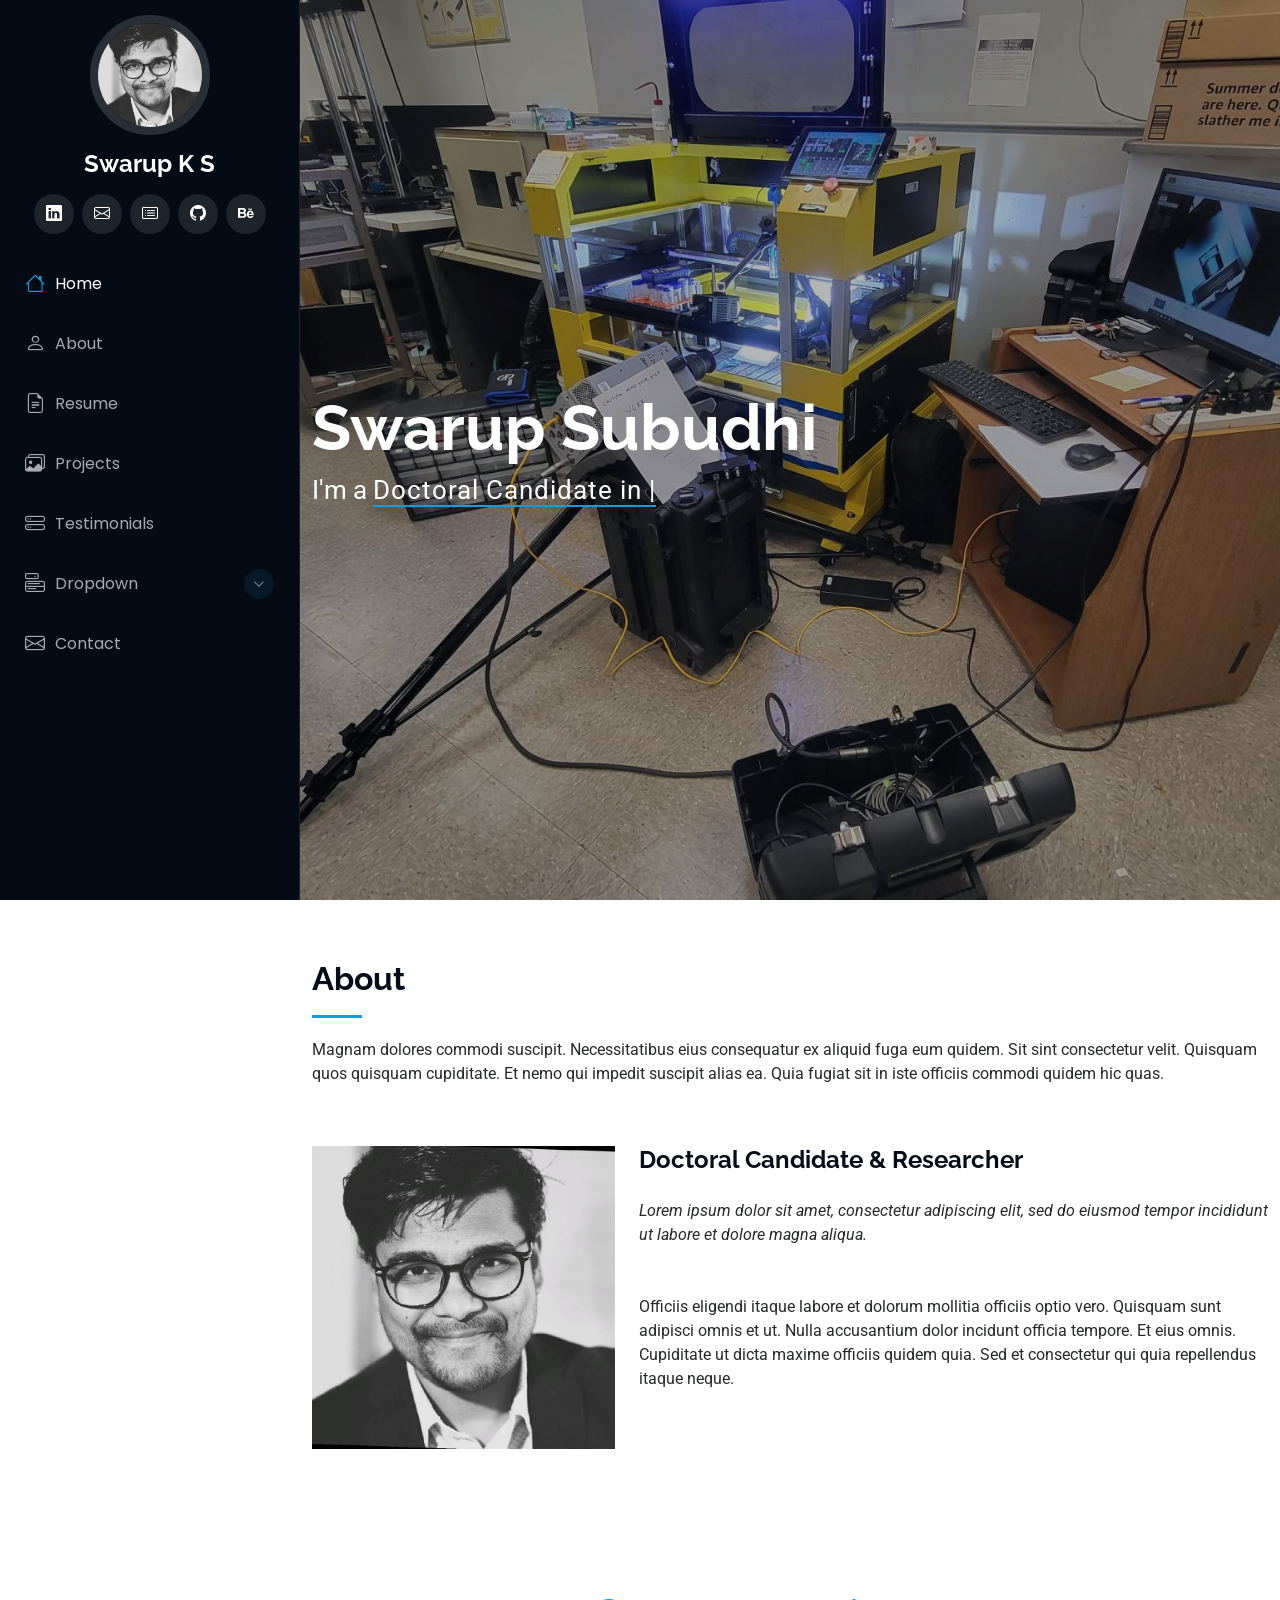
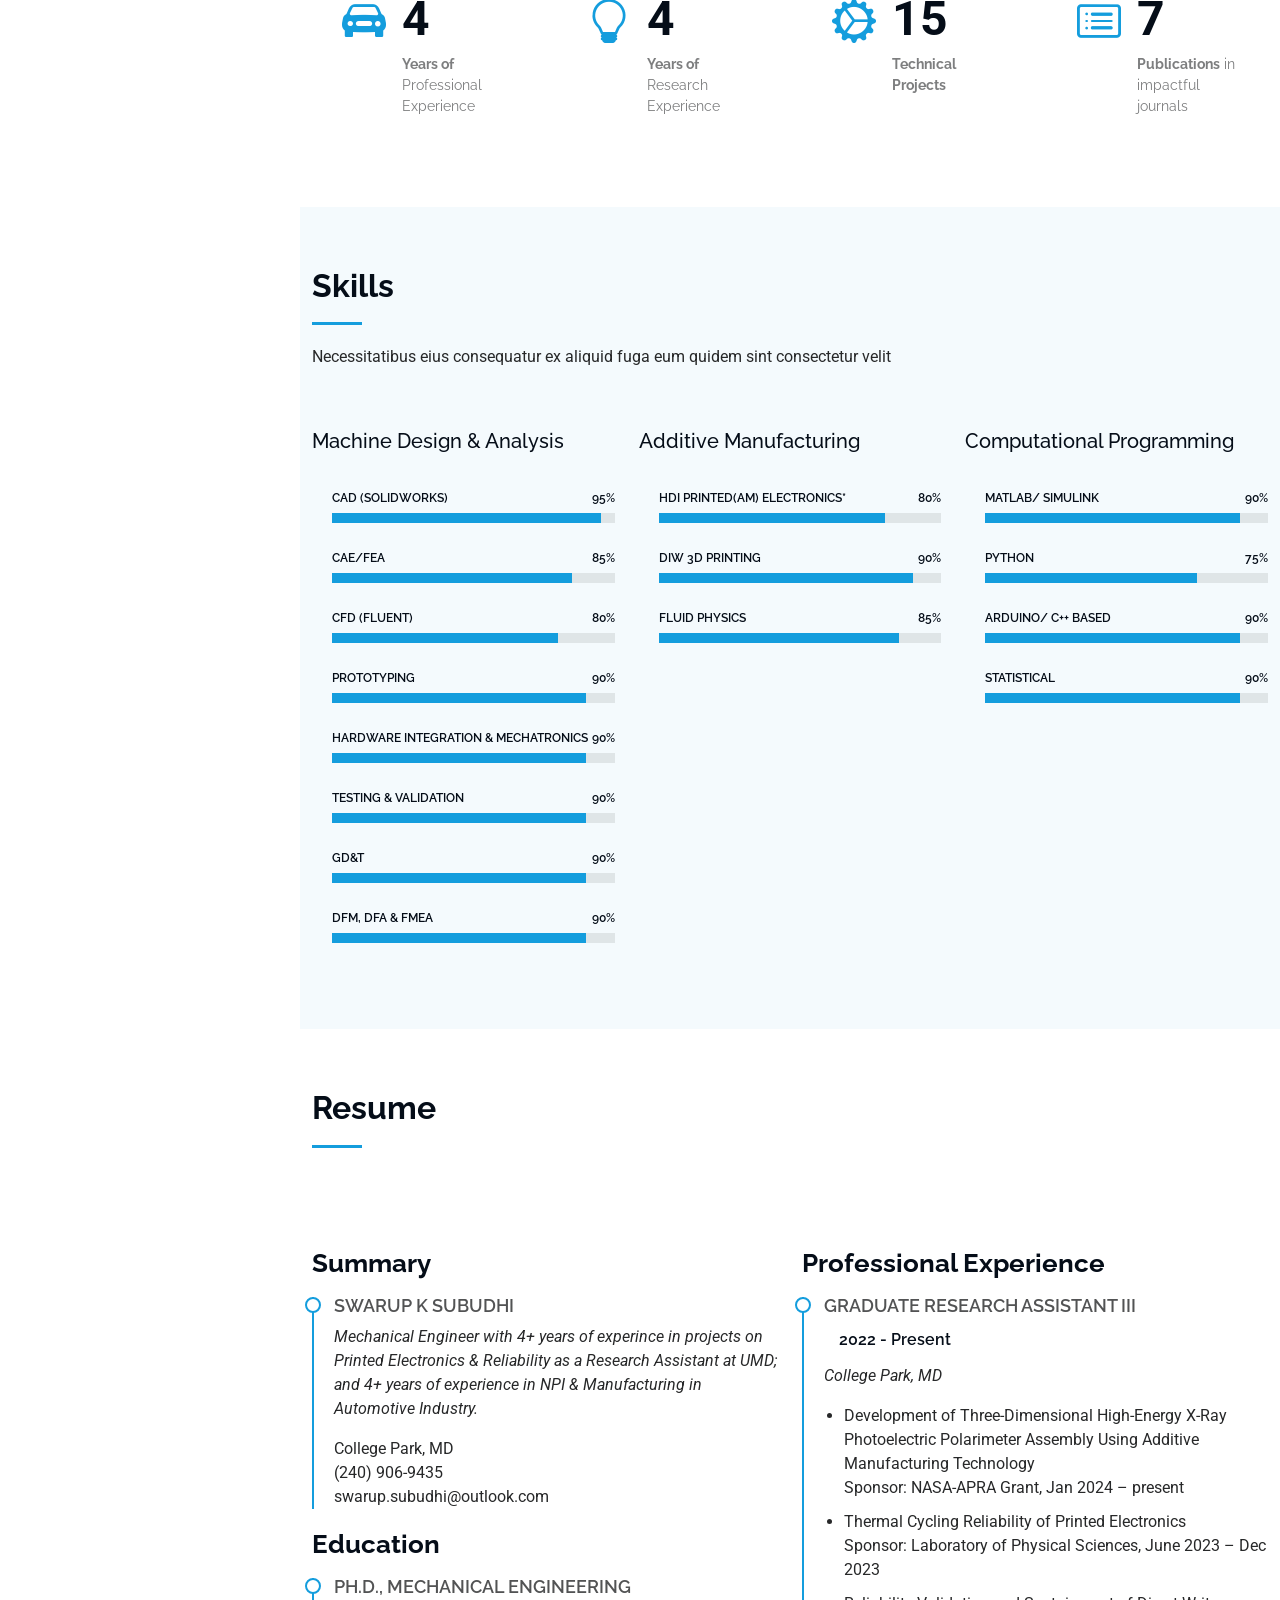
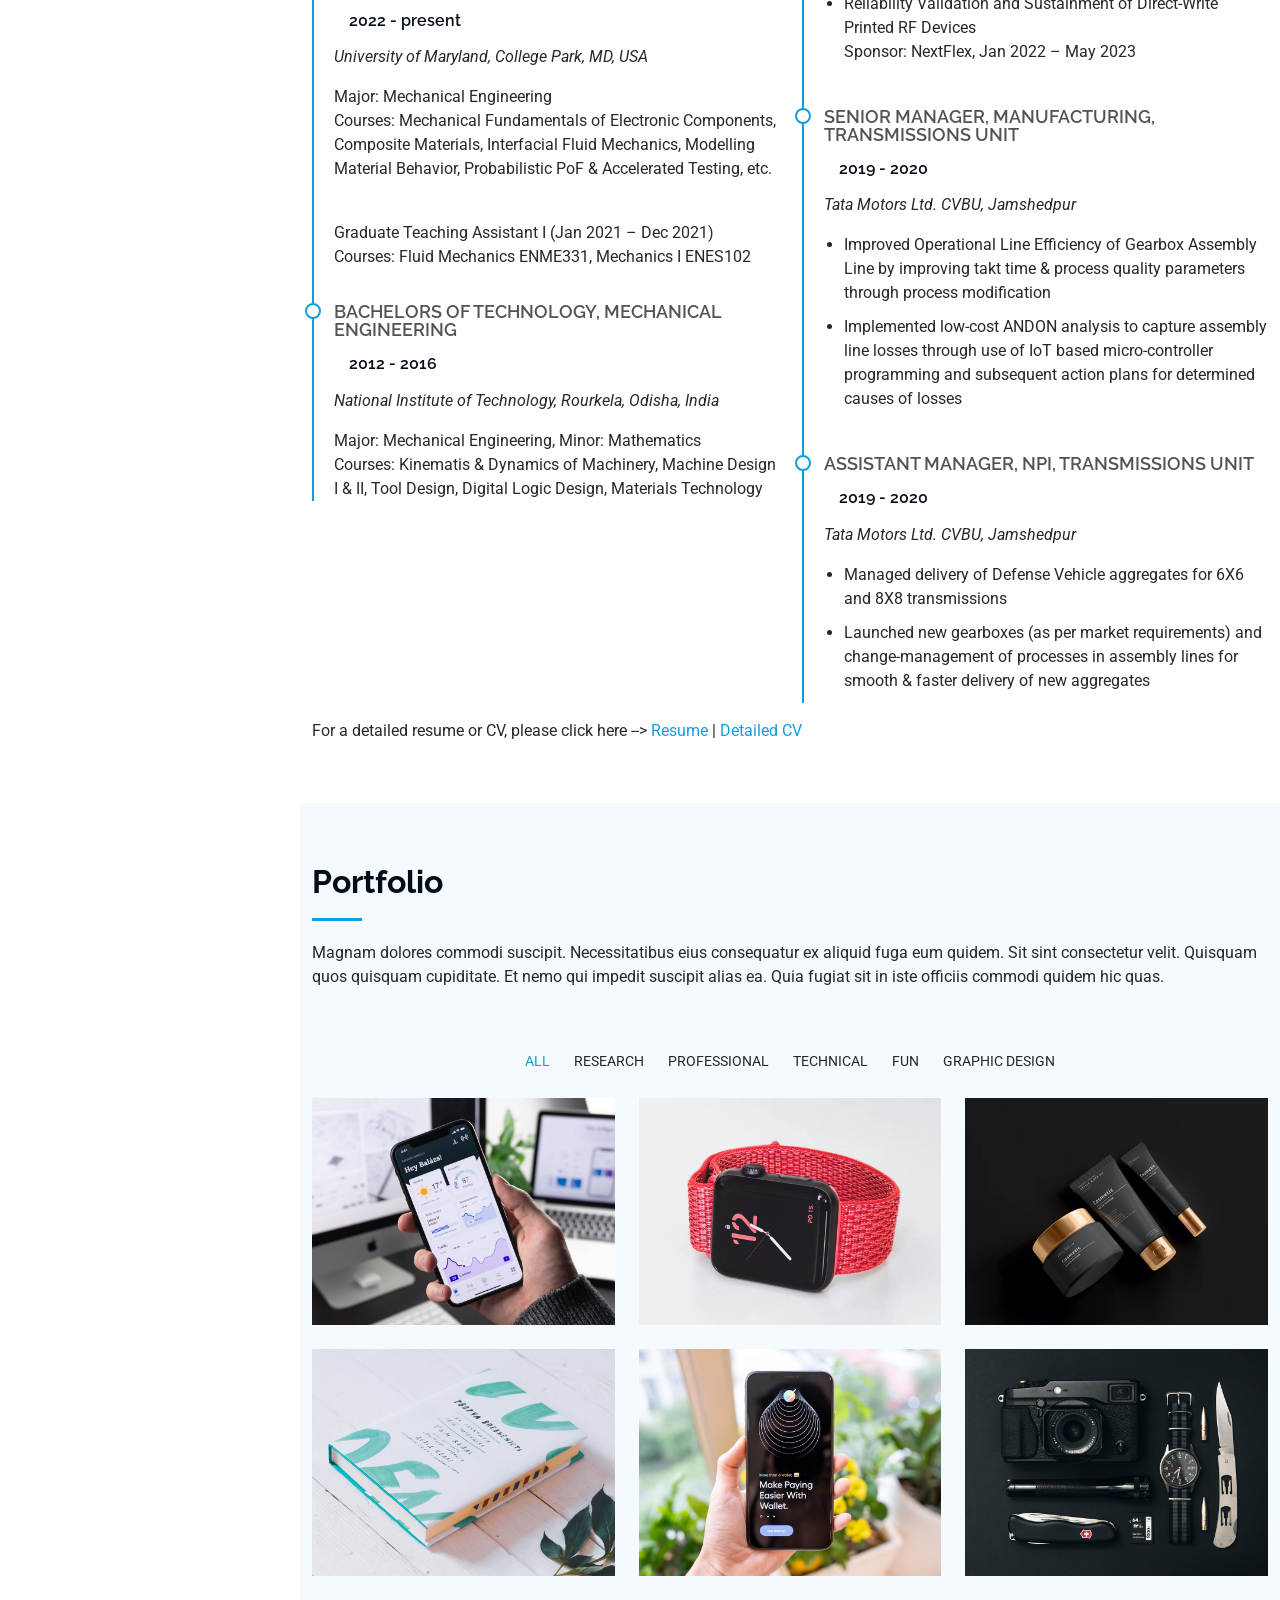
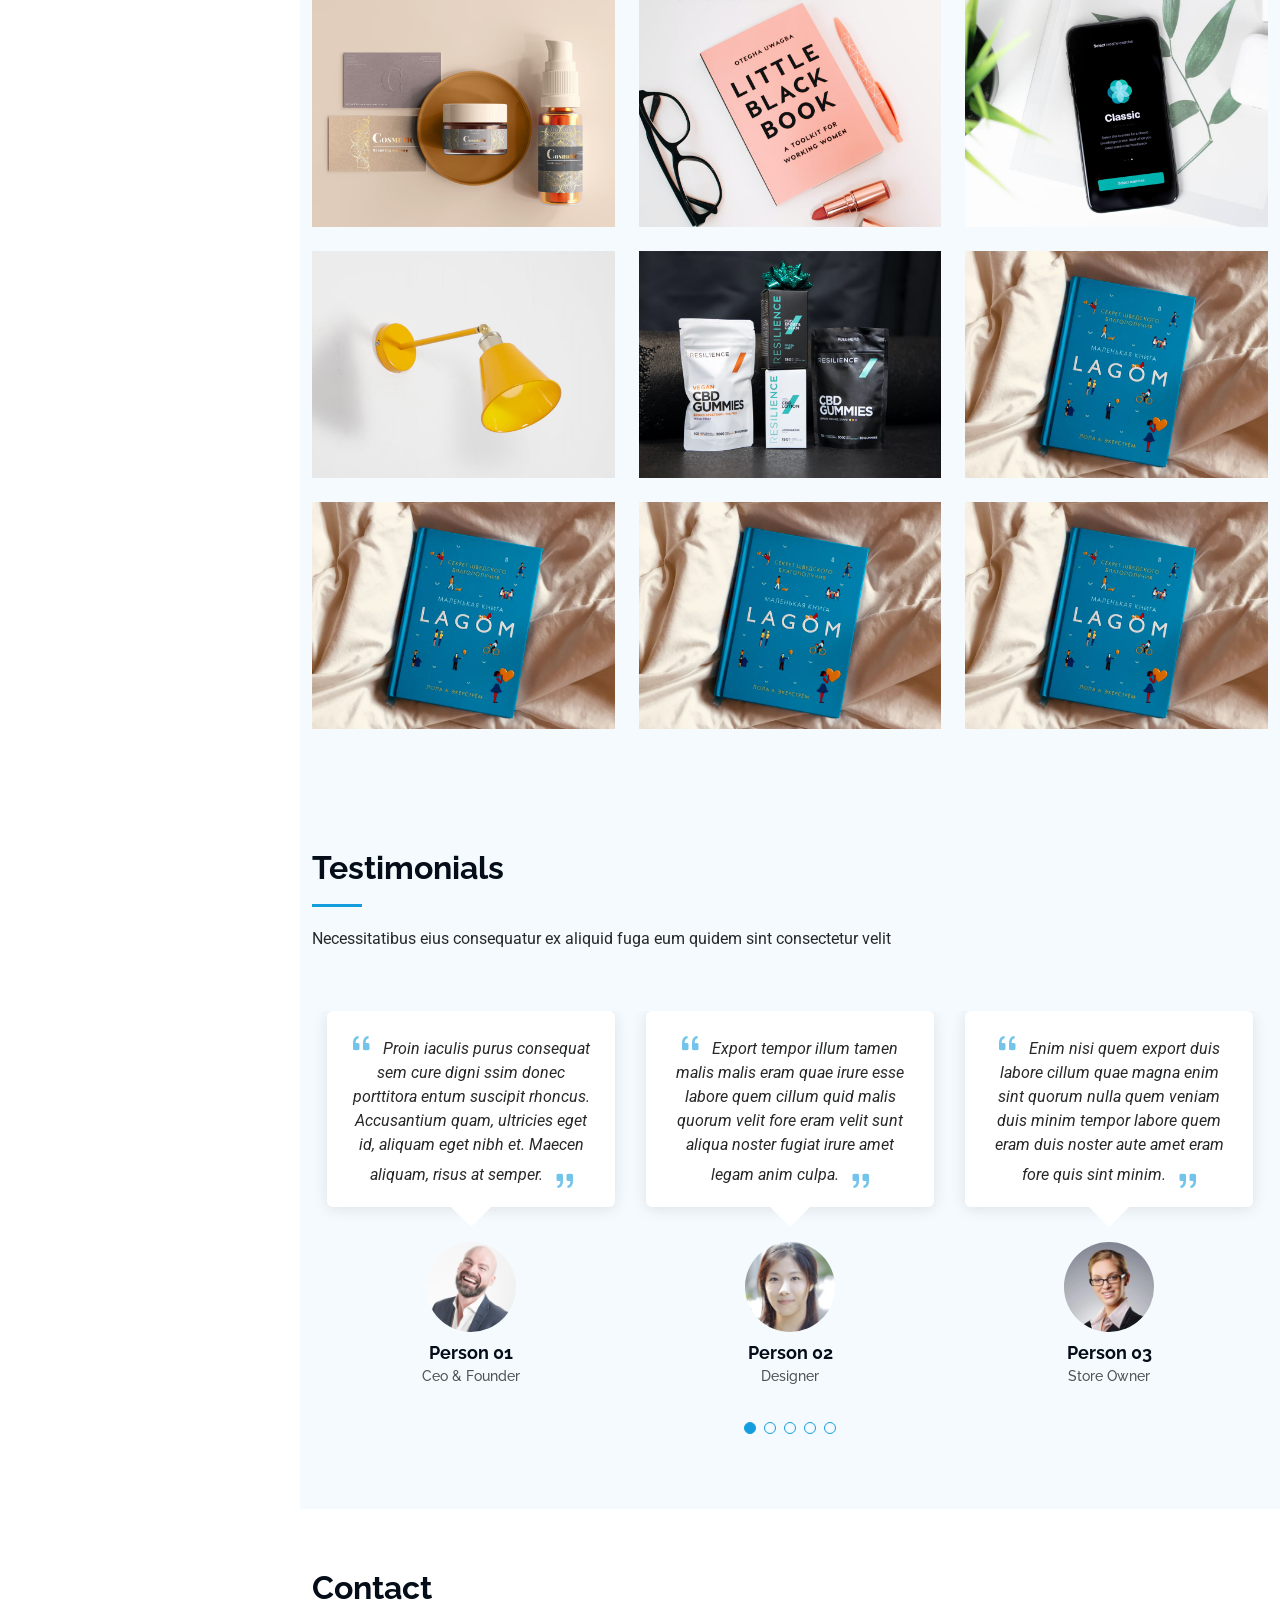
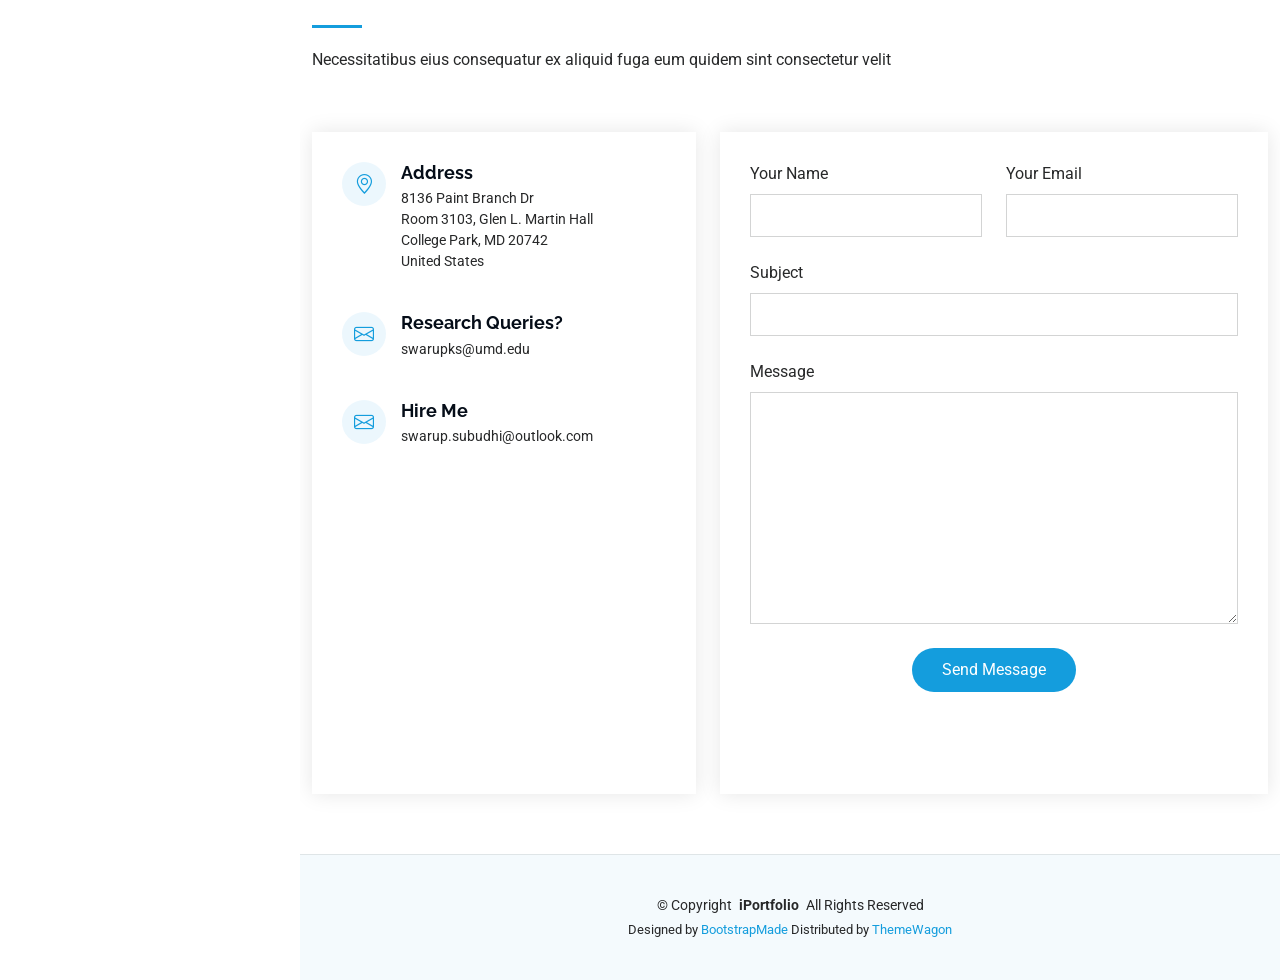
==== index.html @ 17655eff "Update index.html Updated Portfolio/Projects section  total 15 projects to be displayed linked 15" ====
<!DOCTYPE html>
<html lang="en">

<head>
  <meta charset="utf-8">
  <meta content="width=device-width, initial-scale=1.0" name="viewport">
  <title>SWARUP K S - Portfolio Website - Under Construction</title>
  <meta content="" name="description">
  <meta content="" name="keywords">

  <!-- Favicons -->
  <link href="assets/img/favicon.png" rel="icon">
  <link href="assets/img/apple-touch-icon.png" rel="apple-touch-icon">

  <!-- Fonts -->
  <link href="https://fonts.googleapis.com" rel="preconnect">
  <link href="https://fonts.gstatic.com" rel="preconnect" crossorigin>
  <link href="https://fonts.googleapis.com/css2?family=Roboto:ital,wght@0,100;0,300;0,400;0,500;0,700;0,900;1,100;1,300;1,400;1,500;1,700;1,900&family=Poppins:ital,wght@0,100;0,200;0,300;0,400;0,500;0,600;0,700;0,800;0,900;1,100;1,200;1,300;1,400;1,500;1,600;1,700;1,800;1,900&family=Raleway:ital,wght@0,100;0,200;0,300;0,400;0,500;0,600;0,700;0,800;0,900;1,100;1,200;1,300;1,400;1,500;1,600;1,700;1,800;1,900&display=swap" rel="stylesheet">

  <!-- Vendor CSS Files -->
  <link href="assets/vendors/bootstrap/css/bootstrap.min.css" rel="stylesheet">
  <link href="assets/vendors/bootstrap-icons/bootstrap-icons.css" rel="stylesheet">
  <link href="assets/vendors/aos/aos.css" rel="stylesheet">
  <link href="assets/vendors/glightbox/css/glightbox.min.css" rel="stylesheet">
  <link href="assets/vendors/swiper/swiper-bundle.min.css" rel="stylesheet">

  <!-- Main CSS File -->
  <link href="assets/css/main.css" rel="stylesheet">

  <!-- =======================================================
  * Template Name: iPortfolio
  * Template URL: https://bootstrapmade.com/iportfolio-bootstrap-portfolio-websites-template/
  * Updated: Jun 29 2024 with Bootstrap v5.3.3
  * Author: BootstrapMade.com
  * License: https://bootstrapmade.com/license/
  ======================================================== -->
</head>

<body class="index-page">

  <header id="header" class="header dark-background d-flex flex-column">
    <i class="header-toggle d-xl-none bi bi-list"></i>

    <div class="profile-img">
      <img src="assets/img/linkedin_profile_img.jpg" alt="" class="img-fluid rounded-circle">
    </div>

    <a href="index.html" class="logo d-flex align-items-center justify-content-center">
      <!-- Uncomment the line below if you also wish to use an image logo -->
      <!-- <img src="assets/img/logo.png" alt=""> -->
      <h1 class="sitename">Swarup K S</h1>
    </a>

    <div class="social-links text-center">
      <!--<a href="#" class="twitter"><i class="bi bi-twitter-x"></i></a>-->
      <!--<a href="#" class="facebook"><i class="bi bi-facebook"></i></a>-->
      <a href="http://linkedin.com/in/swarupks/" class="linkedin"><i class="bi bi-linkedin"></i></a>
	  <a href="mailto:swarupks001@gmail.com" class="envelope"><i class="bi bi-envelope"></i></a>
	  <a href="https://scholar.google.com/citations?hl=en&authuser=1&user=byx4q4oAAAAJ" class="card-list"><i class="bi bi-card-list"></i></a>
      <a href="http://github.com/swarupks68923" class="github"><i class="bi bi-github"></i></a>
      <a href="http://behance.net/swarupks" class="behance"><i class="bi bi-behance"></i></a>
    </div>

    <nav id="navmenu" class="navmenu">
      <ul>
        <li><a href="#hero" class="active"><i class="bi bi-house navicon"></i>Home</a></li>
        <li><a href="#about"><i class="bi bi-person navicon"></i> About</a></li>
        <li><a href="#resume"><i class="bi bi-file-earmark-text navicon"></i> Resume</a></li>
        <li><a href="#portfolio"><i class="bi bi-images navicon"></i> Projects</a></li>
        <li><a href="#testimonials"><i class="bi bi-hdd-stack navicon"></i> Testimonials</a></li>
        <li class="dropdown"><a href="#"><i class="bi bi-menu-button navicon"></i> <span>Dropdown</span> <i class="bi bi-chevron-down toggle-dropdown"></i></a>
          <ul>
            <li><a href="#">Dropdown 1</a></li>
            <li class="dropdown"><a href="#"><span>Deep Dropdown</span> <i class="bi bi-chevron-down toggle-dropdown"></i></a>
              <ul>
                <li><a href="#">Deep Dropdown 1</a></li>
                <li><a href="#">Deep Dropdown 2</a></li>
                <li><a href="#">Deep Dropdown 3</a></li>
                <li><a href="#">Deep Dropdown 4</a></li>
                <li><a href="#">Deep Dropdown 5</a></li>
              </ul>
            </li>
            <li><a href="#">Dropdown 2</a></li>
            <li><a href="#">Dropdown 3</a></li>
            <li><a href="#">Dropdown 4</a></li>
          </ul>
        </li>
        <li><a href="#contact"><i class="bi bi-envelope navicon"></i> Contact</a></li>
      </ul>
    </nav>

  </header>

  <main class="main">

    <!-- Hero Section -->
    <section id="hero" class="hero section dark-background">

      <img src="assets/img/research_img02.jpg" alt="" data-aos="fade-in" class="">

      <div class="container" data-aos="fade-up" data-aos-delay="100">
        <h2>Swarup Subudhi</h2> <!--work on this js animation-->
        <p>I'm a 
			<span class="typed" data-typed-items="Doctoral Candidate in MechE, Multiphysics Researcher, Machine Designer">Doctoral Candidate in MechE</span><br>
			<!--<span class="typed-cursor typed-cursor--blink" aria-hidden="true">WTF</span><br> <!--blinks-->
			<!--<span class="typed-cursor typed-cursor--blink" aria-hidden="true">WTF</span></p> <!--blinks-->
      </div>

    </section><!-- /Hero Section -->

    <!-- About Section -->
    <section id="about" class="about section">

      <!-- Section Title -->
      <div class="container section-title" data-aos="fade-up">
        <h2>About</h2>
        <p>Magnam dolores commodi suscipit. Necessitatibus eius consequatur ex aliquid fuga eum quidem. Sit sint consectetur velit. Quisquam quos quisquam cupiditate. Et nemo qui impedit suscipit alias ea. Quia fugiat sit in iste officiis commodi quidem hic quas.</p>
      </div><!-- End Section Title -->

      <div class="container" data-aos="fade-up" data-aos-delay="100">

        <div class="row gy-4 justify-content-center">
          <div class="col-lg-4">
            <img src="assets/img/linkedin_profile_img.jpg" class="img-fluid" alt="">
          </div>
          <div class="col-lg-8 content">
            <h2>Doctoral Candidate & Researcher</h2>
            <p class="fst-italic py-3">
              Lorem ipsum dolor sit amet, consectetur adipiscing elit, sed do eiusmod tempor incididunt ut labore et dolore
              magna aliqua.
            </p>
            <div class="row">
              <!--<div class="col-lg-6">
                <ul>
                  <li><i class="bi bi-chevron-right"></i> <strong>Birthday:</strong> <span>1 May 1995</span></li>
                  <li><i class="bi bi-chevron-right"></i> <strong>Website:</strong> <span>www.example.com</span></li>
                  <li><i class="bi bi-chevron-right"></i> <strong>Phone:</strong> <span>+123 456 7890</span></li>
                  <li><i class="bi bi-chevron-right"></i> <strong>City:</strong> <span>New York, USA</span></li>
                </ul>
              </div>
              <div class="col-lg-6">
                <ul>
                  <li><i class="bi bi-chevron-right"></i> <strong>Age:</strong> <span>30</span></li>
                  <li><i class="bi bi-chevron-right"></i> <strong>Degree:</strong> <span>Master</span></li>
                  <li><i class="bi bi-chevron-right"></i> <strong>Email:</strong> <span>email@example.com</span></li>
                  <li><i class="bi bi-chevron-right"></i> <strong>Freelance:</strong> <span>Available</span></li>
                </ul>
              </div>-->
            </div>
            <p class="py-3">
              Officiis eligendi itaque labore et dolorum mollitia officiis optio vero. Quisquam sunt adipisci omnis et ut. Nulla accusantium dolor incidunt officia tempore. Et eius omnis.
              Cupiditate ut dicta maxime officiis quidem quia. Sed et consectetur qui quia repellendus itaque neque.
            </p>
          </div>
        </div>

      </div>

    </section><!-- /About Section -->

    <!-- Stats Section -->
    <section id="stats" class="stats section">

      <div class="container" data-aos="fade-up" data-aos-delay="100">

        <div class="row gy-4">

          <div class="col-lg-3 col-md-6">
            <div class="stats-item">
              <i class="bi bi-car-front-fill"></i>
              <span data-purecounter-start="0" data-purecounter-end="4" data-purecounter-duration="1" class="purecounter"></span>
              <p><strong>Years of</strong> <span>Professional Experience</span></p>
            </div>
          </div><!-- End Stats Item -->

          <div class="col-lg-3 col-md-6">
            <div class="stats-item">
              <i class="bi bi-lightbulb"></i>
              <span data-purecounter-start="0" data-purecounter-end="4" data-purecounter-duration="1" class="purecounter"></span>
              <p><strong>Years of</strong> <span>Research Experience</span></p>
            </div>
          </div><!-- End Stats Item -->

          <div class="col-lg-3 col-md-6">
            <div class="stats-item">
              <i class="bi bi-gear-wide-connected"></i>
              <span data-purecounter-start="0" data-purecounter-end="15" data-purecounter-duration="1" class="purecounter"></span>
              <p><strong>Technical Projects</strong> <span></span></p>
            </div>
          </div><!-- End Stats Item -->

          <div class="col-lg-3 col-md-6">
            <div class="stats-item">
              <i class="bi bi-card-list"></i>
              <span data-purecounter-start="0" data-purecounter-end="7" data-purecounter-duration="1" class="purecounter"></span>
              <p><strong>Publications</strong> <span>in impactful journals</span></p>
            </div>
          </div><!-- End Stats Item -->

        </div>

      </div>

    </section><!-- /Stats Section -->

    <!-- Skills Section -->
    <section id="skills" class="skills section light-background">

      <!-- Section Title -->
      <div class="container section-title" data-aos="fade-up">
        <h2>Skills</h2>
        <p>Necessitatibus eius consequatur ex aliquid fuga eum quidem sint consectetur velit</p>
      </div><!-- End Section Title -->

      <div class="container" data-aos="fade-up" data-aos-delay="100">

        <div class="row skills-content skills-animation">

		  <div class="col-lg-4"> <!-- Skills section Heading S2 -->
		    <div class="progress"><h5>Machine Design & Analysis</h5></div>

			<div class="col-lg-12" style="padding-left:20px"> <!-- Skills section SubHeading S2.1-4 -->
			
				<div class="progress">
				  <span class="skill"><span>CAD (Solidworks)</span> <i class="val">95%</i></span>
				  <div class="progress-bar-wrap">
					<div class="progress-bar" role="progressbar" aria-valuenow="95" aria-valuemin="0" aria-valuemax="100"></div>
				  </div>
				</div>
				<div class="progress">
				  <span class="skill"><span>CAE/FEA</span> <i class="val">85%</i></span>
				  <div class="progress-bar-wrap">
					<div class="progress-bar" role="progressbar" aria-valuenow="85" aria-valuemin="0" aria-valuemax="100"></div>
				  </div>
				</div>
				<div class="progress">
				  <span class="skill"><span>CFD (Fluent)</span> <i class="val">80%</i></span>
				  <div class="progress-bar-wrap">
					<div class="progress-bar" role="progressbar" aria-valuenow="80" aria-valuemin="0" aria-valuemax="100"></div>
				  </div>
				</div>
				<div class="progress">
				  <span class="skill"><span>Prototyping</span> <i class="val">90%</i></span>
				  <div class="progress-bar-wrap">
					<div class="progress-bar" role="progressbar" aria-valuenow="90" aria-valuemin="0" aria-valuemax="100"></div>
				  </div>
				</div>
				<div class="progress">
				  <span class="skill"><span>Hardware Integration & Mechatronics</span> <i class="val">90%</i></span>
				  <div class="progress-bar-wrap">
					<div class="progress-bar" role="progressbar" aria-valuenow="90" aria-valuemin="0" aria-valuemax="100"></div>
				  </div>
				</div>
				<div class="progress">
				  <span class="skill"><span>Testing & Validation</span> <i class="val">90%</i></span>
				  <div class="progress-bar-wrap">
					<div class="progress-bar" role="progressbar" aria-valuenow="90" aria-valuemin="0" aria-valuemax="100"></div>
				  </div>
				</div>
				<div class="progress">
				  <span class="skill"><span>GD&T</span> <i class="val">90%</i></span>
				  <div class="progress-bar-wrap">
					<div class="progress-bar" role="progressbar" aria-valuenow="90" aria-valuemin="0" aria-valuemax="100"></div>
				  </div>
				</div>
				<div class="progress">
				  <span class="skill"><span>DFM, DFA & FMEA</span> <i class="val">90%</i></span>
				  <div class="progress-bar-wrap">
					<div class="progress-bar" role="progressbar" aria-valuenow="90" aria-valuemin="0" aria-valuemax="100"></div>
				  </div>
				</div>
				
			</div> <!-- End Skills section SubHeading S2.1-4 -->

          </div> <!-- End Skills section Heading S2 -->
		  
          <div class="col-lg-4"> <!-- Skills section Heading S1 -->
			<div class="progress"><h5>Additive Manufacturing</h5></div>
			
			<div class="col-lg-12" style="padding-left:20px"> <!-- Skills section SubHeading S1.1-4 -->		
				<div class="progress">
				  <span class="skill"><span>HDI Printed(AM) Electronics*</span> <i class="val">80%</i></span>
				  <div class="progress-bar-wrap">
					<div class="progress-bar" role="progressbar" aria-valuenow="80" aria-valuemin="0" aria-valuemax="100"></div>
				  </div>
				</div>
				<div class="progress">
				  <span class="skill"><span>DIW 3D Printing</span> <i class="val">90%</i></span>
				  <div class="progress-bar-wrap">
					<div class="progress-bar" role="progressbar" aria-valuenow="90" aria-valuemin="0" aria-valuemax="100"></div>
				  </div>
				</div>
				<div class="progress">
				  <span class="skill"><span>Fluid Physics</span> <i class="val">85%</i></span>
				  <div class="progress-bar-wrap">
					<div class="progress-bar" role="progressbar" aria-valuenow="85" aria-valuemin="0" aria-valuemax="100"></div>
				  </div>
				</div>				
			</div> <!-- End Skills section SubHeading S1.1-4 -->

          </div> <!-- End Skills section Heading S1 -->


		  
		  <div class="col-lg-4"> <!-- Skills section Heading S3 -->
			<div class="progress"><h5>Computational Programming</h5></div>
			
			<div class="col-lg-12" style="padding-left:20px"> <!-- Skills section SubHeading S3.1-4 -->
			
				<div class="progress">
				  <span class="skill"><span>MATLAB/ Simulink</span> <i class="val">90%</i></span>
				  <div class="progress-bar-wrap">
					<div class="progress-bar" role="progressbar" aria-valuenow="90" aria-valuemin="0" aria-valuemax="100"></div>
				  </div>
				</div>
				<div class="progress">
				  <span class="skill"><span>Python</span> <i class="val">75%</i></span>
				  <div class="progress-bar-wrap">
					<div class="progress-bar" role="progressbar" aria-valuenow="75" aria-valuemin="0" aria-valuemax="100"></div>
				  </div>
				</div>
				<div class="progress">
				  <span class="skill"><span>Arduino/ C++ based</span> <i class="val">90%</i></span>
				  <div class="progress-bar-wrap">
					<div class="progress-bar" role="progressbar" aria-valuenow="90" aria-valuemin="0" aria-valuemax="100"></div>
				  </div>
				</div>
				<div class="progress">
				  <span class="skill"><span>Statistical</span> <i class="val">90%</i></span>
				  <div class="progress-bar-wrap">
					<div class="progress-bar" role="progressbar" aria-valuenow="90" aria-valuemin="0" aria-valuemax="100"></div>
				  </div>
				</div>
				
			</div> <!-- End Skills section SubHeading S3.1-4 -->

          </div> <!-- End Skills section Heading S3 -->

        </div>

      </div>

    </section><!-- /Skills Section -->

    <!-- Resume Section -->
    <section id="resume" class="resume section">

      <!-- Section Title -->
      <div class="container section-title" data-aos="fade-up">
        <h2>Resume</h2>
        <!--<p>Magnam dolores commodi suscipit. Necessitatibus eius consequatur ex aliquid fuga eum quidem. Sit sint consectetur velit. Quisquam quos quisquam cupiditate. Et nemo qui impedit suscipit alias ea. Quia fugiat sit in iste officiis commodi quidem hic quas.</p>-->
      </div><!-- End Section Title -->

      <div class="container">

        <div class="row">

          <div class="col-lg-6" data-aos="fade-up" data-aos-delay="100">
            <h3 class="resume-title">Summary</h3>

            <div class="resume-item pb-0">
              <h4>Swarup K Subudhi</h4>
              <p><em>Mechanical Engineer with 4+ years of experince in projects on Printed Electronics & Reliability as a Research Assistant at UMD; and 4+ years of experience in NPI & Manufacturing in Automotive Industry.</em></p>
			  <p>College Park, MD<br>(240) 906-9435<br>swarup.subudhi@outlook.com</p>
            </div><!-- Edn Resume Item -->

            <h3 class="resume-title">Education</h3>
            <div class="resume-item">
              <h4>Ph.D., Mechanical Engineering</h4>
              <h5>2022 - present</h5>
              <p><em>University of Maryland, College Park, MD, USA</em></p>
              <p>Major: Mechanical Engineering <br> Courses: Mechanical Fundamentals of Electronic Components, Composite Materials, Interfacial Fluid Mechanics, Modelling Material Behavior, Probabilistic PoF & Accelerated Testing, etc.</p>
			  <br>
			  <p>Graduate Teaching Assistant I (Jan 2021 – Dec 2021)<br> Courses: Fluid Mechanics ENME331, Mechanics I ENES102</p>
            </div><!-- Edn Resume Item -->

            <div class="resume-item">
              <h4>Bachelors of Technology, Mechanical Engineering</h4>
              <h5>2012 - 2016</h5>
              <p><em>National Institute of Technology, Rourkela, Odisha, India</em></p>
              <p>Major: Mechanical Engineering, Minor: Mathematics <br> Courses: Kinematis & Dynamics of Machinery, Machine Design I & II, Tool Design, Digital Logic Design, Materials Technology</p>
            </div><!-- Edn Resume Item -->

          </div>

          <div class="col-lg-6" data-aos="fade-up" data-aos-delay="200">
            <h3 class="resume-title">Professional Experience</h3>
            <div class="resume-item">
              <h4>Graduate Research Assistant III</h4>
              <h5>2022 - Present</h5>
              <p><em>College Park, MD</em></p>
              <ul>
                <li>Development of Three-Dimensional High-Energy X-Ray Photoelectric Polarimeter Assembly Using Additive Manufacturing Technology <br>Sponsor: NASA-APRA Grant, Jan 2024 – present</li>
                <li>Thermal Cycling Reliability of Printed Electronics <br>Sponsor: Laboratory of Physical Sciences, June 2023 – Dec 2023</li>
                <li>Reliability Validation and Sustainment of Direct-Write Printed RF Devices <br>Sponsor: NextFlex, Jan 2022 – May 2023</li>
              </ul>
            </div><!-- Edn Resume Item -->

            <div class="resume-item">
              <h4>Senior Manager, Manufacturing, Transmissions Unit</h4>
              <h5>2019 - 2020</h5>
              <p><em>Tata Motors Ltd. CVBU, Jamshedpur</em></p>
              <ul>
                <li>Improved Operational Line Efficiency of Gearbox Assembly Line by improving takt time & process quality parameters through process modification</li>
                <li>Implemented low-cost ANDON analysis to capture assembly line losses through use of IoT based micro-controller programming and subsequent action plans for determined causes of losses</li>
              </ul>
            </div><!-- Edn Resume Item -->
			
			<div class="resume-item">
              <h4>Assistant Manager, NPI, Transmissions Unit</h4>
              <h5>2019 - 2020</h5>
              <p><em>Tata Motors Ltd. CVBU, Jamshedpur</em></p>
              <ul>
                <li>Managed delivery of Defense Vehicle aggregates for 6X6 and 8X8 transmissions</li>
                <li>Launched new gearboxes (as per market requirements) and change-management of processes in assembly lines for smooth & faster delivery of new aggregates</li>
              </ul>
            </div><!-- Edn Resume Item -->

          </div>

        </div>

      </div>

      <div class="container">
	<span>For a detailed resume or CV, please click here --> <a href="files/Resume_SwarupSubudhi_2025.pdf">Resume</a> | <a href="files/CV_SwarupSubudhi_2025.pdf">Detailed CV</a></span>
      </div>

    </section><!-- /Resume Section -->

    <!-- Portfolio Section -->
    <section id="portfolio" class="portfolio section light-background">

      <!-- Section Title -->
      <div class="container section-title" data-aos="fade-up">
        <h2>Portfolio</h2>
        <p>Magnam dolores commodi suscipit. Necessitatibus eius consequatur ex aliquid fuga eum quidem. Sit sint consectetur velit. Quisquam quos quisquam cupiditate. Et nemo qui impedit suscipit alias ea. Quia fugiat sit in iste officiis commodi quidem hic quas.</p>
      </div><!-- End Section Title -->

      <div class="container">

        <div class="isotope-layout" data-default-filter="*" data-layout="masonry" data-sort="original-order">

          <ul class="portfolio-filters isotope-filters" data-aos="fade-up" data-aos-delay="100">
            <li data-filter="*" class="filter-active">All</li>
            <li data-filter=".filter-app">RESEARCH</li>
            <li data-filter=".filter-product">PROFESSIONAL</li>
            <li data-filter=".filter-branding">TECHNICAL</li>
            <li data-filter=".filter-books">FUN</li>
	    <li href="http://behance.net/swarupks">GRAPHIC DESIGN</li>
          </ul><!-- End Portfolio Filters -->

          <div class="row gy-4 isotope-container" data-aos="fade-up" data-aos-delay="200">

            <div class="col-lg-4 col-md-6 portfolio-item isotope-item filter-app">
              <div class="portfolio-content h-100">
                <img src="assets/img/portfolio/app-1.jpg" class="img-fluid" alt="P1">
                <div class="portfolio-info">
                  <h4>Machine Design</h4>
                  <p>Engine, Electric Go-Kart, etc.</p>
                  <a href="assets/img/portfolio/app-1.jpg" title="Branding 1" data-gallery="portfolio-gallery-app" class="glightbox preview-link"><i class="bi bi-zoom-in"></i></a>
                  <a href="project-details-01.html" title="More Details" class="details-link"><i class="bi bi-link-45deg"></i></a>
                </div>
              </div>
            </div><!-- End Portfolio Item -->

            <div class="col-lg-4 col-md-6 portfolio-item isotope-item filter-product">
              <div class="portfolio-content h-100">
                <img src="assets/img/portfolio/product-1.jpg" class="img-fluid" alt="P2">
                <div class="portfolio-info">
                  <h4>Printed Electronics</h4>
                  <p>Additively Manufactured Electronics</p>
                  <a href="assets/img/portfolio/product-1.jpg" title="App 1" data-gallery="portfolio-gallery-product" class="glightbox preview-link"><i class="bi bi-zoom-in"></i></a>
                  <a href="project-details-02.html" title="More Details" class="details-link"><i class="bi bi-link-45deg"></i></a>
                </div>
              </div>
            </div><!-- End Portfolio Item -->

            <div class="col-lg-4 col-md-6 portfolio-item isotope-item filter-branding">
              <div class="portfolio-content h-100">
                <img src="assets/img/portfolio/branding-1.jpg" class="img-fluid" alt="P3">
                <div class="portfolio-info">
                  <h4>Reliability Studies</h4>
                  <p>Reliability Analysis on various devices</p>
                  <a href="assets/img/portfolio/branding-1.jpg" title="App 2" data-gallery="portfolio-gallery-branding" class="glightbox preview-link"><i class="bi bi-zoom-in"></i></a>
                  <a href="project-details-03.html" title="More Details" class="details-link"><i class="bi bi-link-45deg"></i></a>
                </div>
              </div>
            </div><!-- End Portfolio Item -->

            <div class="col-lg-4 col-md-6 portfolio-item isotope-item filter-books">
              <div class="portfolio-content h-100">
                <img src="assets/img/portfolio/books-1.jpg" class="img-fluid" alt="P4">
                <div class="portfolio-info">
                  <h4>Magnetic Drops/h4>
                  <p>Research on Magnetic Drops</p>
                  <a href="assets/img/portfolio/books-1.jpg" title="App 3" data-gallery="portfolio-gallery-book" class="glightbox preview-link"><i class="bi bi-zoom-in"></i></a>
                  <a href="project-details-04.html" title="More Details" class="details-link"><i class="bi bi-link-45deg"></i></a>
                </div>
              </div>
            </div><!-- End Portfolio Item -->

            <div class="col-lg-4 col-md-6 portfolio-item isotope-item filter-app">
              <div class="portfolio-content h-100">
                <img src="assets/img/portfolio/app-2.jpg" class="img-fluid" alt="P5">
                <div class="portfolio-info">
                  <h4>Soft Magnetic Elastomers</h4>
                  <p>Research on Soft Magnetic Elastomers</p>
                  <a href="assets/img/portfolio/app-2.jpg" title="App 4" data-gallery="portfolio-gallery-app" class="glightbox preview-link"><i class="bi bi-zoom-in"></i></a>
                  <a href="project-details-05.html" title="More Details" class="details-link"><i class="bi bi-link-45deg"></i></a>
                </div>
              </div>
            </div><!-- End Portfolio Item -->

            <div class="col-lg-4 col-md-6 portfolio-item isotope-item filter-product">
              <div class="portfolio-content h-100">
                <img src="assets/img/portfolio/product-2.jpg" class="img-fluid" alt="P6">
                <div class="portfolio-info">
                  <h4>Commercial Trucks</h4>
                  <p>Case Study on Hydraulic Tipping Kits</p>
                  <a href="assets/img/portfolio/product-2.jpg" title="Product 1" data-gallery="portfolio-gallery-product" class="glightbox preview-link"><i class="bi bi-zoom-in"></i></a>
                  <a href="project-details-06.html" title="More Details" class="details-link"><i class="bi bi-link-45deg"></i></a>
                </div>
              </div>
            </div><!-- End Portfolio Item -->

            <div class="col-lg-4 col-md-6 portfolio-item isotope-item filter-branding">
              <div class="portfolio-content h-100">
                <img src="assets/img/portfolio/branding-2.jpg" class="img-fluid" alt="P7">
                <div class="portfolio-info">
                  <h4>Truck Gearbox</h4>
                  <p>Case Study on G1150</p>
                  <a href="assets/img/portfolio/branding-2.jpg" title="Product 2" data-gallery="portfolio-gallery-branding" class="glightbox preview-link"><i class="bi bi-zoom-in"></i></a>
                  <a href="project-details-07.html" title="More Details" class="details-link"><i class="bi bi-link-45deg"></i></a>
                </div>
              </div>
            </div><!-- End Portfolio Item -->

            <div class="col-lg-4 col-md-6 portfolio-item isotope-item filter-books">
              <div class="portfolio-content h-100">
                <img src="assets/img/portfolio/books-2.jpg" class="img-fluid" alt="P8">
                <div class="portfolio-info">
                  <h4>Six Sigma</h4>
                  <p>Warranty Reduction on Gearbox Failures</p>
                  <a href="assets/img/portfolio/books-2.jpg" title="Product 3" data-gallery="portfolio-gallery-book" class="glightbox preview-link"><i class="bi bi-zoom-in"></i></a>
                  <a href="project-details-08.html" title="More Details" class="details-link"><i class="bi bi-link-45deg"></i></a>
                </div>
              </div>
            </div><!-- End Portfolio Item -->

            <div class="col-lg-4 col-md-6 portfolio-item isotope-item filter-app">
              <div class="portfolio-content h-100">
                <img src="assets/img/portfolio/app-3.jpg" class="img-fluid" alt="P9">
                <div class="portfolio-info">
                  <h4>Assembly Line</h4>
                  <p>Line Efficiency Improvement</p>
                  <a href="assets/img/portfolio/app-3.jpg" title="Product 4" data-gallery="portfolio-gallery-app" class="glightbox preview-link"><i class="bi bi-zoom-in"></i></a>
                  <a href="project-details-09.html" title="More Details" class="details-link"><i class="bi bi-link-45deg"></i></a>
                </div>
              </div>
            </div><!-- End Portfolio Item -->

            <div class="col-lg-4 col-md-6 portfolio-item isotope-item filter-product">
              <div class="portfolio-content h-100">
                <img src="assets/img/portfolio/product-3.jpg" class="img-fluid" alt="P10">
                <div class="portfolio-info">
                  <h4>Reconfigurable Systems</h4>
                  <p>Synthesis & Analysis</p>
                  <a href="assets/img/portfolio/product-3.jpg" title="Branding 1" data-gallery="portfolio-gallery-product" class="glightbox preview-link"><i class="bi bi-zoom-in"></i></a>
                  <a href="project-details-10.html" title="More Details" class="details-link"><i class="bi bi-link-45deg"></i></a>
                </div>
              </div>
            </div><!-- End Portfolio Item -->

            <div class="col-lg-4 col-md-6 portfolio-item isotope-item filter-branding">
              <div class="portfolio-content h-100">
                <img src="assets/img/portfolio/branding-3.jpg" class="img-fluid" alt="P11">
                <div class="portfolio-info">
                  <h4>IC Engine</h4>
                  <p>Mathematical Modelling of Combustion</p>
                  <a href="assets/img/portfolio/branding-3.jpg" title="Branding 2" data-gallery="portfolio-gallery-branding" class="glightbox preview-link"><i class="bi bi-zoom-in"></i></a>
                  <a href="project-details-11.html" title="More Details" class="details-link"><i class="bi bi-link-45deg"></i></a>
                </div>
              </div>
            </div><!-- End Portfolio Item -->

            <div class="col-lg-4 col-md-6 portfolio-item isotope-item filter-books">
              <div class="portfolio-content h-100">
                <img src="assets/img/portfolio/books-3.jpg" class="img-fluid" alt="P12">
                <div class="portfolio-info">
                  <h4>Machining Tech</h4>
                  <p>Optimization of EDM MRR</p>
                  <a href="assets/img/portfolio/books-3.jpg" title="App 5" data-gallery="portfolio-gallery-book" class="glightbox preview-link"><i class="bi bi-zoom-in"></i></a>
                  <a href="project-details-12.html" title="More Details" class="details-link"><i class="bi bi-link-45deg"></i></a>
                </div>
              </div>
            </div><!-- End Portfolio Item -->

	    <div class="col-lg-4 col-md-6 portfolio-item isotope-item filter-books">
              <div class="portfolio-content h-100">
                <img src="assets/img/portfolio/books-3.jpg" class="img-fluid" alt="P13">
                <div class="portfolio-info">
                  <h4>Electric Go-Kart</h4>
                  <p>Development of an electric Go-Kart</p>
                  <a href="assets/img/portfolio/books-3.jpg" title="Branding 3" data-gallery="portfolio-gallery-book" class="glightbox preview-link"><i class="bi bi-zoom-in"></i></a>
                  <a href="project-details-13.html" title="More Details" class="details-link"><i class="bi bi-link-45deg"></i></a>
                </div>
              </div>
            </div><!-- End Portfolio Item -->

	    <div class="col-lg-4 col-md-6 portfolio-item isotope-item filter-books">
              <div class="portfolio-content h-100">
                <img src="assets/img/portfolio/books-3.jpg" class="img-fluid" alt="P14">
                <div class="portfolio-info">
                  <h4>Fun 1</h4>
                  <p>Lorem ipsum, dolor sit amet consectetur</p>
                  <a href="assets/img/portfolio/books-3.jpg" title="Books 1" data-gallery="portfolio-gallery-book" class="glightbox preview-link"><i class="bi bi-zoom-in"></i></a>
                  <a href="project-details-14.htmll" title="More Details" class="details-link"><i class="bi bi-link-45deg"></i></a>
                </div>
              </div>
            </div><!-- End Portfolio Item -->

	    <div class="col-lg-4 col-md-6 portfolio-item isotope-item filter-books">
              <div class="portfolio-content h-100">
                <img src="assets/img/portfolio/books-3.jpg" class="img-fluid" alt="P15">
                <div class="portfolio-info">
                  <h4>Books 2</h4>
                  <p>Lorem ipsum, dolor sit amet consectetur</p>
                  <a href="assets/img/portfolio/books-3.jpg" title="Books 2" data-gallery="portfolio-gallery-book" class="glightbox preview-link"><i class="bi bi-zoom-in"></i></a>
                  <a href="project-details-15.html" title="More Details" class="details-link"><i class="bi bi-link-45deg"></i></a>
                </div>
              </div>
            </div><!-- End Portfolio Item -->

          </div><!-- End Portfolio Container -->

        </div>

      </div>

    </section><!-- /Portfolio Section -->


    <!-- Testimonials Section -->
    <section id="testimonials" class="testimonials section light-background">

      <!-- Section Title -->
      <div class="container section-title" data-aos="fade-up">
        <h2>Testimonials</h2>
        <p>Necessitatibus eius consequatur ex aliquid fuga eum quidem sint consectetur velit</p>
      </div><!-- End Section Title -->

      <div class="container" data-aos="fade-up" data-aos-delay="100">

        <div class="swiper init-swiper">
          <script type="application/json" class="swiper-config">
            {
              "loop": true,
              "speed": 600,
              "autoplay": {
                "delay": 5000
              },
              "slidesPerView": "auto",
              "pagination": {
                "el": ".swiper-pagination",
                "type": "bullets",
                "clickable": true
              },
              "breakpoints": {
                "320": {
                  "slidesPerView": 1,
                  "spaceBetween": 40
                },
                "1200": {
                  "slidesPerView": 3,
                  "spaceBetween": 1
                }
              }
            }
          </script>
          <div class="swiper-wrapper">

            <div class="swiper-slide">
              <div class="testimonial-item">
                <p>
                  <i class="bi bi-quote quote-icon-left"></i>
                  <span>Proin iaculis purus consequat sem cure digni ssim donec porttitora entum suscipit rhoncus. Accusantium quam, ultricies eget id, aliquam eget nibh et. Maecen aliquam, risus at semper.</span>
                  <i class="bi bi-quote quote-icon-right"></i>
                </p>
                <img src="assets/img/testimonials/testimonials-1.jpg" class="testimonial-img" alt="">
                <h3>Person 01</h3>
                <h4>Ceo &amp; Founder</h4>
              </div>
            </div><!-- End testimonial item -->

            <div class="swiper-slide">
              <div class="testimonial-item">
                <p>
                  <i class="bi bi-quote quote-icon-left"></i>
                  <span>Export tempor illum tamen malis malis eram quae irure esse labore quem cillum quid malis quorum velit fore eram velit sunt aliqua noster fugiat irure amet legam anim culpa.</span>
                  <i class="bi bi-quote quote-icon-right"></i>
                </p>
                <img src="assets/img/testimonials/testimonials-2.jpg" class="testimonial-img" alt="">
                <h3>Person 02</h3>
                <h4>Designer</h4>
              </div>
            </div><!-- End testimonial item -->

            <div class="swiper-slide">
              <div class="testimonial-item">
                <p>
                  <i class="bi bi-quote quote-icon-left"></i>
                  <span>Enim nisi quem export duis labore cillum quae magna enim sint quorum nulla quem veniam duis minim tempor labore quem eram duis noster aute amet eram fore quis sint minim.</span>
                  <i class="bi bi-quote quote-icon-right"></i>
                </p>
                <img src="assets/img/testimonials/testimonials-3.jpg" class="testimonial-img" alt="">
                <h3>Person 03</h3>
                <h4>Store Owner</h4>
              </div>
            </div><!-- End testimonial item -->

            <div class="swiper-slide">
              <div class="testimonial-item">
                <p>
                  <i class="bi bi-quote quote-icon-left"></i>
                  <span>Fugiat enim eram quae cillum dolore dolor amet nulla culpa multos export minim fugiat dolor enim duis veniam ipsum anim magna sunt elit fore quem dolore labore illum veniam.</span>
                  <i class="bi bi-quote quote-icon-right"></i>
                </p>
                <img src="assets/img/testimonials/testimonials-4.jpg" class="testimonial-img" alt="">
                <h3>Person 04</h3>
                <h4>Freelancer</h4>
              </div>
            </div><!-- End testimonial item -->

            <div class="swiper-slide">
              <div class="testimonial-item">
                <p>
                  <i class="bi bi-quote quote-icon-left"></i>
                  <span>Quis quorum aliqua sint quem legam fore sunt eram irure aliqua veniam tempor noster veniam sunt culpa nulla illum cillum fugiat legam esse veniam culpa fore nisi cillum quid.</span>
                  <i class="bi bi-quote quote-icon-right"></i>
                </p>
                <img src="assets/img/testimonials/testimonials-5.jpg" class="testimonial-img" alt="">
                <h3>Person 05</h3>
                <h4>Entrepreneur</h4>
              </div>
            </div><!-- End testimonial item -->

          </div>
          <div class="swiper-pagination"></div>
        </div>

      </div>

    </section><!-- /Testimonials Section -->

    <!-- Contact Section -->
    <section id="contact" class="contact section">

      <!-- Section Title -->
      <div class="container section-title" data-aos="fade-up">
        <h2>Contact</h2>
        <p>Necessitatibus eius consequatur ex aliquid fuga eum quidem sint consectetur velit</p>
      </div><!-- End Section Title -->

      <div class="container" data-aos="fade-up" data-aos-delay="100">

        <div class="row gy-4">

          <div class="col-lg-5">

            <div class="info-wrap">
              <div class="info-item d-flex" data-aos="fade-up" data-aos-delay="200">
                <i class="bi bi-geo-alt flex-shrink-0"></i>
                <div>
                  <h3>Address</h3>
                  <p>8136 Paint Branch Dr<br>Room 3103, Glen L. Martin Hall<br>College Park, MD 20742<br>United States</p>
                </div>
              </div><!-- End Info Item -->

			  <div class="info-item d-flex" data-aos="fade-up" data-aos-delay="400">
                <i class="bi bi-envelope flex-shrink-0"></i>
                <div>
                  <h3>Research Queries?</h3>
                  <p>swarupks@umd.edu</p>
                </div>
              </div><!-- End Info Item -->

              <div class="info-item d-flex" data-aos="fade-up" data-aos-delay="400">
                <i class="bi bi-envelope flex-shrink-0"></i>
                <div>
                  <h3>Hire Me</h3>
                  <p>swarup.subudhi@outlook.com</p>
                </div>
              </div><!-- End Info Item -->

              <iframe src="" frameborder="0" style="border:0; width: 100%; height: 270px;" allowfullscreen="" loading="lazy" referrerpolicy="no-referrer-when-downgrade"></iframe>
            </div>
          </div>

          <div class="col-lg-7">
            <form action="forms/contact.php" method="post" class="php-email-form" data-aos="fade-up" data-aos-delay="200">
              <div class="row gy-4">

                <div class="col-md-6">
                  <label for="name-field" class="pb-2">Your Name</label>
                  <input type="text" name="name" id="name-field" class="form-control" required="">
                </div>

                <div class="col-md-6">
                  <label for="email-field" class="pb-2">Your Email</label>
                  <input type="email" class="form-control" name="email" id="email-field" required="">
                </div>

                <div class="col-md-12">
                  <label for="subject-field" class="pb-2">Subject</label>
                  <input type="text" class="form-control" name="subject" id="subject-field" required="">
                </div>

                <div class="col-md-12">
                  <label for="message-field" class="pb-2">Message</label>
                  <textarea class="form-control" name="message" rows="10" id="message-field" required=""></textarea>
                </div>

                <div class="col-md-12 text-center">
                  <div class="loading">Loading</div>
                  <div class="error-message"></div>
                  <div class="sent-message">Your message has been sent. Thank you!</div>

                  <button type="submit">Send Message</button>
                </div>

              </div>
            </form>
          </div><!-- End Contact Form -->

        </div>

      </div>

    </section><!-- /Contact Section -->

  </main>

  <footer id="footer" class="footer position-relative light-background">

    <div class="container">
      <div class="copyright text-center ">
        <p>© <span>Copyright</span> <strong class="px-1 sitename">iPortfolio</strong> <span>All Rights Reserved</span></p>
      </div>
      <div class="credits">
        <!-- All the links in the footer should remain intact. -->
        <!-- You can delete the links only if you've purchased the pro version. -->
        <!-- Licensing information: https://bootstrapmade.com/license/ -->
        <!-- Purchase the pro version with working PHP/AJAX contact form: [buy-url] -->
        Designed by <a href="https://bootstrapmade.com/">BootstrapMade</a> Distributed by <a href="https://themewagon.com">ThemeWagon</a>
      </div>
    </div>

  </footer>

  <!-- Scroll Top -->
  <a href="#" id="scroll-top" class="scroll-top d-flex align-items-center justify-content-center"><i class="bi bi-arrow-up-short"></i></a>

  <!-- Preloader -->
  <div id="preloader"></div>

  <!-- Vendor JS Files -->
  <script src="assets/vendors/bootstrap/js/bootstrap.bundle.min.js"></script>
  <script src="assets/vendors/php-email-form/validate.js"></script>
  <script src="assets/vendors/aos/aos.js"></script>
  <script src="assets/vendors/typed.js/typed.umd.js"></script>
  <script src="assets/vendors/purecounter/purecounter_vanilla.js"></script>
  <script src="assets/vendors/waypoints/noframework.waypoints.js"></script>
  <script src="assets/vendors/glightbox/js/glightbox.min.js"></script>
  <script src="assets/vendors/imagesloaded/imagesloaded.pkgd.min.js"></script>
  <script src="assets/vendors/isotope-layout/isotope.pkgd.min.js"></script>
  <script src="assets/vendors/swiper/swiper-bundle.min.js"></script>

  <!-- Main JS File -->
  <script src="assets/js/main.js"></script>

</body>

</html>
---- assets/css/main.css ----
/**
* Template Name: iPortfolio
* Template URL: https://bootstrapmade.com/iportfolio-bootstrap-portfolio-websites-template/
* Updated: Jun 29 2024 with Bootstrap v5.3.3
* Author: BootstrapMade.com
* License: https://bootstrapmade.com/license/
*/

/*--------------------------------------------------------------
# Font & Color Variables
# Help: https://bootstrapmade.com/color-system/
--------------------------------------------------------------*/
/* Fonts */
:root {
  --default-font: "Roboto",  system-ui, -apple-system, "Segoe UI", Roboto, "Helvetica Neue", Arial, "Noto Sans", "Liberation Sans", sans-serif, "Apple Color Emoji", "Segoe UI Emoji", "Segoe UI Symbol", "Noto Color Emoji";
  --heading-font: "Raleway",  sans-serif;
  --nav-font: "Poppins",  sans-serif;
}

/* Global Colors - The following color variables are used throughout the website. Updating them here will change the color scheme of the entire website */
:root { 
  --background-color: #ffffff; /* Background color for the entire website, including individual sections */
  --default-color: #272829; /* Default color used for the majority of the text content across the entire website */
  --heading-color: #050d18; /* Color for headings, subheadings and title throughout the website */
  --accent-color: #149ddd; /* Accent color that represents your brand on the website. It's used for buttons, links, and other elements that need to stand out */
  --surface-color: #ffffff; /* The surface color is used as a background of boxed elements within sections, such as cards, icon boxes, or other elements that require a visual separation from the global background. */
  --contrast-color: #ffffff; /* Contrast color for text, ensuring readability against backgrounds of accent, heading, or default colors. */
}

/* Nav Menu Colors - The following color variables are used specifically for the navigation menu. They are separate from the global colors to allow for more customization options */
:root {
  --nav-color: #a8a9b4;  /* The default color of the main navmenu links */
  --nav-hover-color: #ffffff; /* Applied to main navmenu links when they are hovered over or active */
  --nav-mobile-background-color: #040b14; /* Used as the background color for mobile navigation menu */
  --nav-dropdown-background-color: #040b14; /* Used as the background color for dropdown items that appear when hovering over primary navigation items */
  --nav-dropdown-color: #a8a9b4; /* Used for navigation links of the dropdown items in the navigation menu. */
  --nav-dropdown-hover-color: #ffffff; /* Similar to --nav-hover-color, this color is applied to dropdown navigation links when they are hovered over. */
}

/* Color Presets - These classes override global colors when applied to any section or element, providing reuse of the sam color scheme. */

.light-background {
  --background-color: #f4fafd;
  --surface-color: #ffffff;
}

.dark-background {
  --background-color: #040b14;
  --default-color: #ffffff;
  --heading-color: #ffffff;
  --surface-color: #151f2b;
  --contrast-color: #ffffff;
}

/* Smooth scroll */
:root {
  scroll-behavior: smooth;
}

/*--------------------------------------------------------------
# General Styling & Shared Classes
--------------------------------------------------------------*/
body {
  color: var(--default-color);
  background-color: var(--background-color);
  font-family: var(--default-font);
}

a {
  color: var(--accent-color);
  text-decoration: none;
  transition: 0.3s;
}

a:hover {
  color: color-mix(in srgb, var(--accent-color), transparent 25%);
  text-decoration: none;
}

h1,
h2,
h3,
h4,
h5,
h6 {
  color: var(--heading-color);
  font-family: var(--heading-font);
}

/* PHP Email Form Messages
------------------------------*/
.php-email-form .error-message {
  display: none;
  background: #df1529;
  color: #ffffff;
  text-align: left;
  padding: 15px;
  margin-bottom: 24px;
  font-weight: 600;
}

.php-email-form .sent-message {
  display: none;
  color: #ffffff;
  background: #059652;
  text-align: center;
  padding: 15px;
  margin-bottom: 24px;
  font-weight: 600;
}

.php-email-form .loading {
  display: none;
  background: var(--surface-color);
  text-align: center;
  padding: 15px;
  margin-bottom: 24px;
}

.php-email-form .loading:before {
  content: "";
  display: inline-block;
  border-radius: 50%;
  width: 24px;
  height: 24px;
  margin: 0 10px -6px 0;
  border: 3px solid var(--accent-color);
  border-top-color: var(--surface-color);
  animation: php-email-form-loading 1s linear infinite;
}

@keyframes php-email-form-loading {
  0% {
    transform: rotate(0deg);
  }

  100% {
    transform: rotate(360deg);
  }
}

/*--------------------------------------------------------------
# Global Header
--------------------------------------------------------------*/
.header {
  color: var(--default-color);
  background-color: var(--background-color);
  position: fixed;
  top: 0;
  left: 0;
  bottom: 0;
  padding: 0 15px;
  width: 300px;
  transition: all ease-in-out 0.3s;
  overflow-y: auto;
  z-index: 997;
  border-right: 1px solid color-mix(in srgb, var(--default-color), transparent 90%);
}

.header .profile-img img {
  margin: 15px auto;
  display: block;
  width: 120px;
  border: 8px solid color-mix(in srgb, var(--default-color), transparent 85%);
}

.header .logo {
  line-height: 1;
  margin-bottom: 15px;
}

.header .logo img {
  max-height: 32px;
  margin-right: 8px;
}

.header .logo h1 {
  font-size: 24px;
  margin: 0;
  font-weight: 700;
  color: var(--heading-color);
}

.header .social-links {
  margin: 0 0 20px 0;
}

.header .social-links a {
  font-size: 16px;
  display: inline-flex;
  align-items: center;
  justify-content: center;
  background: color-mix(in srgb, var(--default-color), transparent 90%);
  color: var(--default-color);
  margin: 0 2px;
  border-radius: 50%;
  text-align: center;
  width: 40px;
  height: 40px;
  transition: 0.3s;
}

.header .social-links a:hover {
  color: var(--contrast-color);
  background: var(--accent-color);
}

@media (min-width: 1200px) {

  .header~main,
  .header~#footer {
    margin-left: 300px;
  }
}

@media (max-width: 1199px) {
  .header {
    left: -100%;
  }
}

.header.header-show {
  left: 0;
}

.header .header-toggle {
  color: var(--contrast-color);
  background-color: var(--accent-color);
  font-size: 22px;
  display: flex;
  align-items: center;
  justify-content: center;
  width: 40px;
  height: 40px;
  border-radius: 50%;
  cursor: pointer;
  position: fixed;
  top: 15px;
  right: 15px;
  z-index: 9999;
  transition: background-color 0.3s;
}

.header .header-toggle:hover {
  color: var(--contrast-color);
  background-color: color-mix(in srgb, var(--accent-color) 90%, white 15%);
}

/*--------------------------------------------------------------
# Navigation Menu
--------------------------------------------------------------*/
.mobile-nav-toggle {
  display: none;
}

.navmenu {
  padding: 0;
  z-index: 9997;
}

.navmenu ul {
  list-style: none;
  padding: 0 0 20px 0;
  margin: 0;
}

.navmenu a,
.navmenu a:focus {
  color: var(--nav-color);
  padding: 15px 10px;
  font-family: var(--nav-font);
  font-size: 16px;
  font-weight: 400;
  display: flex;
  align-items: center;
  white-space: nowrap;
  transition: 0.3s;
  width: 100%;
}

.navmenu a .navicon,
.navmenu a:focus .navicon {
  font-size: 20px;
  margin-right: 10px;
}

.navmenu a .toggle-dropdown,
.navmenu a:focus .toggle-dropdown {
  font-size: 12px;
  line-height: 0;
  margin-left: auto;
  width: 30px;
  height: 30px;
  display: flex;
  align-items: center;
  justify-content: center;
  border-radius: 50%;
  transition: 0.3s;
  flex-shrink: 0;
  background-color: color-mix(in srgb, var(--accent-color), transparent 90%);
}

.navmenu a .toggle-dropdown:hover,
.navmenu a:focus .toggle-dropdown:hover {
  background-color: var(--accent-color);
  color: var(--contrast-color);
}

.navmenu a:hover,
.navmenu .active,
.navmenu .active:focus {
  color: var(--nav-hover-color);
}

.navmenu a:hover .navicon,
.navmenu .active .navicon,
.navmenu .active:focus .navicon {
  color: var(--accent-color);
}

.navmenu .active .toggle-dropdown,
.navmenu .active:focus .toggle-dropdown {
  background-color: var(--accent-color);
  color: var(--contrast-color);
  transform: rotate(180deg);
}

.navmenu .dropdown {
  display: block;
}

.navmenu .dropdown a,
.navmenu .dropdown a:focus {
  color: --nav-dropdown-color;
}

.navmenu .dropdown a:hover,
.navmenu .dropdown .active,
.navmenu .dropdown .active:focus {
  color: var(--nav-dropdown-hover-color);
}

.navmenu .dropdown ul {
  position: static;
  display: none;
  z-index: 99;
  padding: 5px 10px;
  margin: 5px 10px;
  background-color: var(--nav-dropdown-background-color);
  border: 1px solid color-mix(in srgb, var(--default-color), transparent 90%);
  box-shadow: none;
  transition: all 0.5s ease-in-out;
}

.navmenu .dropdown ul ul {
  background-color: rgba(33, 37, 41, 0.1);
}

.navmenu .dropdown>.dropdown-active {
  display: block;
  background-color: rgba(33, 37, 41, 0.03);
}

/*--------------------------------------------------------------
# Global Footer
--------------------------------------------------------------*/
.footer {
  color: var(--default-color);
  background-color: var(--background-color);
  font-size: 14px;
  padding: 40px 0;
  position: relative;
  border-top: 1px solid color-mix(in srgb, var(--default-color), transparent 90%);
}

.footer .copyright p {
  margin-bottom: 0;
}

.footer .credits {
  margin-top: 4px;
  font-size: 13px;
  text-align: center;
}

/*--------------------------------------------------------------
# Preloader
--------------------------------------------------------------*/
#preloader {
  position: fixed;
  inset: 0;
  z-index: 999999;
  overflow: hidden;
  background: var(--background-color);
  transition: all 0.6s ease-out;
}

#preloader:before {
  content: "";
  position: fixed;
  top: calc(50% - 30px);
  left: calc(50% - 30px);
  border: 6px solid #ffffff;
  border-color: var(--accent-color) transparent var(--accent-color) transparent;
  border-radius: 50%;
  width: 60px;
  height: 60px;
  animation: animate-preloader 1.5s linear infinite;
}

@keyframes animate-preloader {
  0% {
    transform: rotate(0deg);
  }

  100% {
    transform: rotate(360deg);
  }
}

/*--------------------------------------------------------------
# Scroll Top Button
--------------------------------------------------------------*/
.scroll-top {
  position: fixed;
  visibility: hidden;
  opacity: 0;
  right: 15px;
  bottom: -15px;
  z-index: 99999;
  background-color: var(--accent-color);
  width: 44px;
  height: 44px;
  border-radius: 50px;
  transition: all 0.4s;
}

.scroll-top i {
  font-size: 24px;
  color: var(--contrast-color);
  line-height: 0;
}

.scroll-top:hover {
  background-color: color-mix(in srgb, var(--accent-color), transparent 20%);
  color: var(--contrast-color);
}

.scroll-top.active {
  visibility: visible;
  opacity: 1;
  bottom: 15px;
}

/*--------------------------------------------------------------
# Disable aos animation delay on mobile devices
--------------------------------------------------------------*/
@media screen and (max-width: 768px) {
  [data-aos-delay] {
    transition-delay: 0 !important;
  }
}

/*--------------------------------------------------------------
# Global Page Titles & Breadcrumbs
--------------------------------------------------------------*/
.page-title {
  color: var(--default-color);
  background-color: var(--background-color);
  padding: 25px 0;
  position: relative;
}

.page-title h1 {
  font-size: 24px;
  font-weight: 700;
}

.page-title .breadcrumbs ol {
  display: flex;
  flex-wrap: wrap;
  list-style: none;
  padding: 0;
  margin: 0;
  font-size: 14px;
  font-weight: 400;
}

.page-title .breadcrumbs ol li+li {
  padding-left: 10px;
}

.page-title .breadcrumbs ol li+li::before {
  content: "/";
  display: inline-block;
  padding-right: 10px;
  color: color-mix(in srgb, var(--default-color), transparent 70%);
}

/*--------------------------------------------------------------
# Global Sections
--------------------------------------------------------------*/
section,
.section {
  color: var(--default-color);
  background-color: var(--background-color);
  padding: 60px 0;
  overflow: clip;
}

/*--------------------------------------------------------------
# Global Section Titles
--------------------------------------------------------------*/
.section-title {
  padding-bottom: 60px;
  position: relative;
}

.section-title h2 {
  font-size: 32px;
  font-weight: 700;
  margin-bottom: 20px;
  padding-bottom: 20px;
  position: relative;
}

.section-title h2:after {
  content: "";
  position: absolute;
  display: block;
  width: 50px;
  height: 3px;
  background: var(--accent-color);
  left: 0;
  bottom: 0;
}

.section-title p {
  margin-bottom: 0;
}

/*--------------------------------------------------------------
# Hero Section
--------------------------------------------------------------*/
.hero {
  width: 100%;
  min-height: 100vh;
  position: relative;
  padding: 80px 0;
  display: flex;
  align-items: center;
  justify-content: center;
}

.hero img {
  position: absolute;
  inset: 0;
  display: block;
  width: 100%;
  height: 100%;
  object-fit: cover;
  z-index: 1;
}

.hero:before {
  content: "";
  background: color-mix(in srgb, var(--background-color), transparent 70%);
  position: absolute;
  inset: 0;
  z-index: 2;
}

.hero .container {
  position: relative;
  z-index: 3;
}

.hero h2 {
  margin: 0;
  font-size: 64px;
  font-weight: 700;
}

.hero p {
  margin: 5px 0 0 0;
  font-size: 26px;
}

.hero p span {
  letter-spacing: 1px;
  border-bottom: 2px solid var(--accent-color);
}

.hero .social-links {
  margin-top: 25px;
}

.hero .social-links a {
  font-size: 24px;
  display: inline-block;
  color: color-mix(in srgb, var(--default-color), transparent 50%);
  line-height: 1;
  margin-right: 20px;
  transition: 0.3s;
}

.hero .social-links a:hover {
  color: var(--accent-color);
}

@media (max-width: 768px) {
  .hero h2 {
    font-size: 32px;
  }

  .hero p {
    font-size: 20px;
  }
}

/*--------------------------------------------------------------
# About Section
--------------------------------------------------------------*/
.about .content h2 {
  font-weight: 700;
  font-size: 24px;
}

.about .content ul {
  list-style: none;
  padding: 0;
}

.about .content ul li {
  margin-bottom: 20px;
  display: flex;
  align-items: center;
}

.about .content ul strong {
  margin-right: 10px;
}

.about .content ul i {
  font-size: 16px;
  margin-right: 5px;
  color: var(--accent-color);
  line-height: 0;
}

/*--------------------------------------------------------------
# Stats Section
--------------------------------------------------------------*/
.stats .stats-item {
  padding: 30px;
  width: 100%;
}

.stats .stats-item i {
  color: var(--accent-color);
  display: block;
  font-size: 44px;
  float: left;
  line-height: 0;
}

.stats .stats-item .purecounter {
  color: var(--heading-color);
  font-size: 48px;
  line-height: 40px;
  display: block;
  font-weight: 700;
  margin-left: 60px;
}

.stats .stats-item p {
  color: color-mix(in srgb, var(--default-color), transparent 40%);
  padding: 15px 0 0 0;
  margin: 0 0 0 60px;
  font-family: var(--heading-font);
  font-size: 14px;
}

/*--------------------------------------------------------------
# Skills Section
--------------------------------------------------------------*/
.skills .progress {
  height: 60px;
  display: block;
  background: none;
  border-radius: 0;
}

.skills .progress .skill {
  color: var(--heading-color);
  padding: 0;
  margin: 0 0 6px 0;
  text-transform: uppercase;
  display: block;
  font-weight: 600;
  font-family: var(--heading-font);
}

.skills .progress .skill .val {
  float: right;
  font-style: normal;
}

.skills .progress-bar-wrap {
  background: color-mix(in srgb, var(--default-color), transparent 90%);
  height: 10px;
}

.skills .progress-bar {
  width: 1px;
  height: 10px;
  transition: 0.9s;
  background-color: var(--accent-color);
}

/*--------------------------------------------------------------
# Resume Section
--------------------------------------------------------------*/
.resume .resume-title {
  color: var(--heading-color);
  font-size: 26px;
  font-weight: 700;
  margin-top: 20px;
  margin-bottom: 20px;
}

.resume .resume-item {
  padding: 0 0 20px 20px;
  margin-top: -2px;
  border-left: 2px solid var(--accent-color);
  position: relative;
}

.resume .resume-item h4 {
  line-height: 18px;
  font-size: 18px;
  font-weight: 600;
  text-transform: uppercase;
  color: color-mix(in srgb, var(--default-color), transparent 20%);
  margin-bottom: 10px;
}

.resume .resume-item h5 {
  font-size: 16px;
  padding: 5px 15px;
  display: inline-block;
  font-weight: 600;
  margin-bottom: 10px;
}

.resume .resume-item ul {
  padding-left: 20px;
}

.resume .resume-item ul li {
  padding-bottom: 10px;
}

.resume .resume-item:last-child {
  padding-bottom: 0;
}

.resume .resume-item::before {
  content: "";
  position: absolute;
  width: 16px;
  height: 16px;
  border-radius: 50px;
  left: -9px;
  top: 0;
  background: var(--background-color);
  border: 2px solid var(--accent-color);
}

/*--------------------------------------------------------------
# Portfolio Section
--------------------------------------------------------------*/
.portfolio .portfolio-filters {
  padding: 0;
  margin: 0 auto 20px auto;
  list-style: none;
  text-align: center;
}

.portfolio .portfolio-filters li {
  cursor: pointer;
  display: inline-block;
  padding: 0;
  font-size: 14px;
  font-weight: 400;
  margin: 0 10px;
  line-height: 1;
  text-transform: uppercase;
  margin-bottom: 10px;
  transition: all 0.3s ease-in-out;
}

.portfolio .portfolio-filters li:hover,
.portfolio .portfolio-filters li.filter-active {
  color: var(--accent-color);
}

.portfolio .portfolio-filters li:first-child {
  margin-left: 0;
}

.portfolio .portfolio-filters li:last-child {
  margin-right: 0;
}

@media (max-width: 575px) {
  .portfolio .portfolio-filters li {
    font-size: 14px;
    margin: 0 5px;
  }
}

.portfolio .portfolio-content {
  position: relative;
  overflow: hidden;
}

.portfolio .portfolio-content img {
  transition: 0.3s;
}

.portfolio .portfolio-content .portfolio-info {
  opacity: 0;
  position: absolute;
  inset: 0;
  z-index: 3;
  transition: all ease-in-out 0.3s;
  background: rgba(0, 0, 0, 0.6);
  padding: 15px;
}

.portfolio .portfolio-content .portfolio-info h4 {
  font-size: 14px;
  padding: 5px 10px;
  font-weight: 400;
  color: #ffffff;
  display: inline-block;
  background-color: var(--accent-color);
}

.portfolio .portfolio-content .portfolio-info p {
  position: absolute;
  bottom: 10px;
  text-align: center;
  display: inline-block;
  left: 0;
  right: 0;
  font-size: 16px;
  font-weight: 600;
  color: rgba(255, 255, 255, 0.8);
}

.portfolio .portfolio-content .portfolio-info .preview-link,
.portfolio .portfolio-content .portfolio-info .details-link {
  position: absolute;
  left: calc(50% - 40px);
  font-size: 26px;
  top: calc(50% - 14px);
  color: #fff;
  transition: 0.3s;
  line-height: 1.2;
}

.portfolio .portfolio-content .portfolio-info .preview-link:hover,
.portfolio .portfolio-content .portfolio-info .details-link:hover {
  color: var(--accent-color);
}

.portfolio .portfolio-content .portfolio-info .details-link {
  left: 50%;
  font-size: 34px;
  line-height: 0;
}

.portfolio .portfolio-content:hover .portfolio-info {
  opacity: 1;
}

.portfolio .portfolio-content:hover img {
  transform: scale(1.1);
}

/*--------------------------------------------------------------
# Services Section
--------------------------------------------------------------*/
.services .service-item {
  position: relative;
}

.services .service-item .icon {
  background: var(--accent-color);
  display: flex;
  align-items: center;
  justify-content: center;
  width: 54px;
  height: 54px;
  border-radius: 50%;
  transition: 0.5s;
  border: 1px solid var(--accent-color);
  margin-right: 20px;
}

.services .service-item .icon i {
  color: var(--contrast-color);
  font-size: 24px;
  line-height: 0;
}

.services .service-item:hover .icon {
  background: var(--surface-color);
}

.services .service-item:hover .icon i {
  color: var(--accent-color);
}

.services .service-item .title {
  font-weight: 700;
  margin-bottom: 15px;
  font-size: 18px;
}

.services .service-item .title a {
  color: var(--heading-color);
}

.services .service-item .title a:hover {
  color: var(--accent-color);
}

.services .service-item .description {
  line-height: 24px;
  font-size: 14px;
}

/*--------------------------------------------------------------
# Testimonials Section
--------------------------------------------------------------*/
.testimonials .testimonials-carousel,
.testimonials .testimonials-slider {
  overflow: hidden;
}

.testimonials .testimonial-item {
  box-sizing: content-box;
  text-align: center;
  min-height: 320px;
}

.testimonials .testimonial-item .testimonial-img {
  width: 90px;
  border-radius: 50%;
  margin: 0 auto;
}

.testimonials .testimonial-item h3 {
  font-size: 18px;
  font-weight: bold;
  margin: 10px 0 5px 0;
}

.testimonials .testimonial-item h4 {
  font-size: 14px;
  color: color-mix(in srgb, var(--default-color), transparent 20%);
  margin: 0;
}

.testimonials .testimonial-item .quote-icon-left,
.testimonials .testimonial-item .quote-icon-right {
  color: color-mix(in srgb, var(--accent-color), transparent 40%);
  font-size: 26px;
  line-height: 0;
}

.testimonials .testimonial-item .quote-icon-left {
  display: inline-block;
  left: -5px;
  position: relative;
}

.testimonials .testimonial-item .quote-icon-right {
  display: inline-block;
  right: -5px;
  position: relative;
  top: 10px;
  transform: scale(-1, -1);
}

.testimonials .testimonial-item p {
  font-style: italic;
  margin: 0 15px 15px 15px;
  padding: 20px;
  background-color: var(--surface-color);
  position: relative;
  margin-bottom: 35px;
  border-radius: 6px;
  box-shadow: 0px 2px 15px rgba(0, 0, 0, 0.1);
}

.testimonials .testimonial-item p::after {
  content: "";
  width: 0;
  height: 0;
  border-top: 20px solid var(--surface-color);
  border-right: 20px solid transparent;
  border-left: 20px solid transparent;
  position: absolute;
  bottom: -20px;
  left: calc(50% - 20px);
}

.testimonials .swiper-wrapper {
  height: auto;
}

.testimonials .swiper-pagination {
  margin-top: 40px;
  position: relative;
}

.testimonials .swiper-pagination .swiper-pagination-bullet {
  width: 12px;
  height: 12px;
  background-color: var(--background-color);
  opacity: 1;
  border: 1px solid var(--accent-color);
}

.testimonials .swiper-pagination .swiper-pagination-bullet-active {
  background-color: var(--accent-color);
}

/*--------------------------------------------------------------
# Contact Section
--------------------------------------------------------------*/
.contact .info-wrap {
  background-color: var(--surface-color);
  box-shadow: 0px 0px 20px rgba(0, 0, 0, 0.1);
  padding: 30px;
}

@media (max-width: 575px) {
  .contact .info-wrap {
    padding: 20px;
  }
}

.contact .info-item {
  margin-bottom: 40px;
}

.contact .info-item i {
  font-size: 20px;
  color: var(--accent-color);
  background: color-mix(in srgb, var(--accent-color), transparent 92%);
  width: 44px;
  height: 44px;
  display: flex;
  justify-content: center;
  align-items: center;
  border-radius: 50px;
  transition: all 0.3s ease-in-out;
  margin-right: 15px;
}

.contact .info-item h3 {
  padding: 0;
  font-size: 18px;
  font-weight: 700;
  margin-bottom: 5px;
}

.contact .info-item p {
  padding: 0;
  margin-bottom: 0;
  font-size: 14px;
}

.contact .info-item:hover i {
  background: var(--accent-color);
  color: var(--contrast-color);
}

.contact .php-email-form {
  background-color: var(--surface-color);
  height: 100%;
  padding: 30px;
  box-shadow: 0px 0px 20px rgba(0, 0, 0, 0.1);
}

@media (max-width: 575px) {
  .contact .php-email-form {
    padding: 20px;
  }
}

.contact .php-email-form input[type=text],
.contact .php-email-form input[type=email],
.contact .php-email-form textarea {
  font-size: 14px;
  padding: 10px 15px;
  box-shadow: none;
  border-radius: 0;
  color: var(--default-color);
  background-color: var(--surface-color);
  border-color: color-mix(in srgb, var(--default-color), transparent 80%);
}

.contact .php-email-form input[type=text]:focus,
.contact .php-email-form input[type=email]:focus,
.contact .php-email-form textarea:focus {
  border-color: var(--accent-color);
}

.contact .php-email-form input[type=text]::placeholder,
.contact .php-email-form input[type=email]::placeholder,
.contact .php-email-form textarea::placeholder {
  color: color-mix(in srgb, var(--default-color), transparent 70%);
}

.contact .php-email-form button[type=submit] {
  color: var(--contrast-color);
  background: var(--accent-color);
  border: 0;
  padding: 10px 30px;
  transition: 0.4s;
  border-radius: 50px;
}

.contact .php-email-form button[type=submit]:hover {
  background: color-mix(in srgb, var(--accent-color), transparent 25%);
}

/*--------------------------------------------------------------
# Portfolio Details Section
--------------------------------------------------------------*/
.portfolio-details .portfolio-details-slider img {
  width: 100%;
}

.portfolio-details .portfolio-details-slider .swiper-pagination {
  margin-top: 20px;
  position: relative;
}

.portfolio-details .portfolio-details-slider .swiper-pagination .swiper-pagination-bullet {
  width: 12px;
  height: 12px;
  background-color: color-mix(in srgb, var(--default-color), transparent 85%);
  opacity: 1;
}

.portfolio-details .portfolio-details-slider .swiper-pagination .swiper-pagination-bullet-active {
  background-color: var(--accent-color);
}

.portfolio-details .portfolio-info {
  padding: 30px;
  box-shadow: 0px 0 30px rgba(0, 0, 0, 0.1);
}

.portfolio-details .portfolio-info h3 {
  font-size: 22px;
  font-weight: 700;
  margin-bottom: 20px;
  padding-bottom: 20px;
  border-bottom: 1px solid color-mix(in srgb, var(--default-color), transparent 85%);
}

.portfolio-details .portfolio-info ul {
  list-style: none;
  padding: 0;
  font-size: 15px;
}

.portfolio-details .portfolio-info ul li+li {
  margin-top: 10px;
}

.portfolio-details .portfolio-description {
  padding-top: 30px;
}

.portfolio-details .portfolio-description h2 {
  font-size: 26px;
  font-weight: 700;
  margin-bottom: 20px;
}

.portfolio-details .portfolio-description p {
  padding: 0;
  color: color-mix(in srgb, var(--default-color), transparent 30%);
}

/*--------------------------------------------------------------
# Service Details Section
--------------------------------------------------------------*/
.service-details .services-list {
  padding: 10px 30px;
  border: 1px solid color-mix(in srgb, var(--default-color), transparent 90%);
  margin-bottom: 20px;
}

.service-details .services-list a {
  display: block;
  line-height: 1;
  padding: 8px 0 8px 15px;
  border-left: 3px solid color-mix(in srgb, var(--default-color), transparent 70%);
  margin: 20px 0;
  color: color-mix(in srgb, var(--default-color), transparent 20%);
  transition: 0.3s;
}

.service-details .services-list a.active {
  color: var(--heading-color);
  font-weight: 700;
  border-color: var(--accent-color);
}

.service-details .services-list a:hover {
  border-color: var(--accent-color);
}

.service-details .services-img {
  margin-bottom: 20px;
}

.service-details h3 {
  font-size: 26px;
  font-weight: 700;
}

.service-details h4 {
  font-size: 20px;
  font-weight: 700;
}

.service-details p {
  font-size: 15px;
}

.service-details ul {
  list-style: none;
  padding: 0;
  font-size: 15px;
}

.service-details ul li {
  padding: 5px 0;
  display: flex;
  align-items: center;
}

.service-details ul i {
  font-size: 20px;
  margin-right: 8px;
  color: var(--accent-color);
}

/*--------------------------------------------------------------
# Starter Section Section
--------------------------------------------------------------*/
.starter-section {
  /* Add your styles here */
}
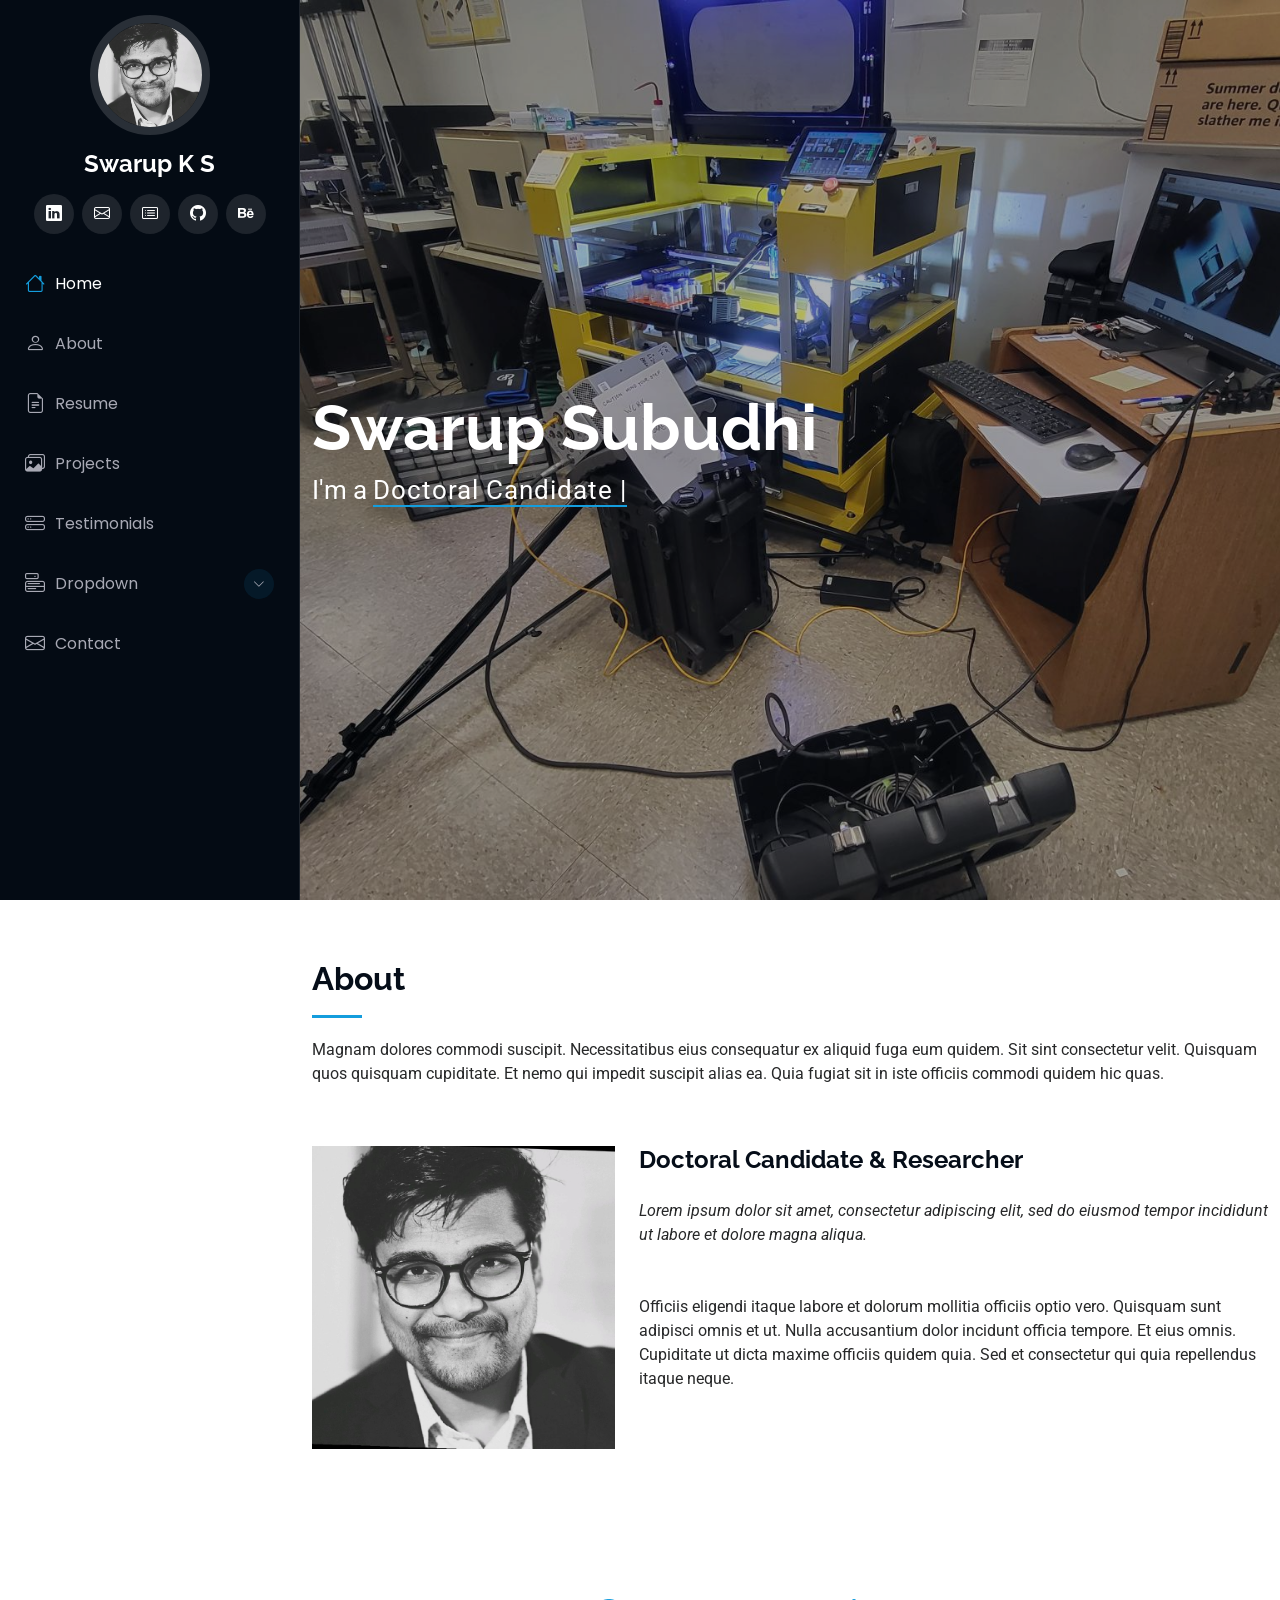
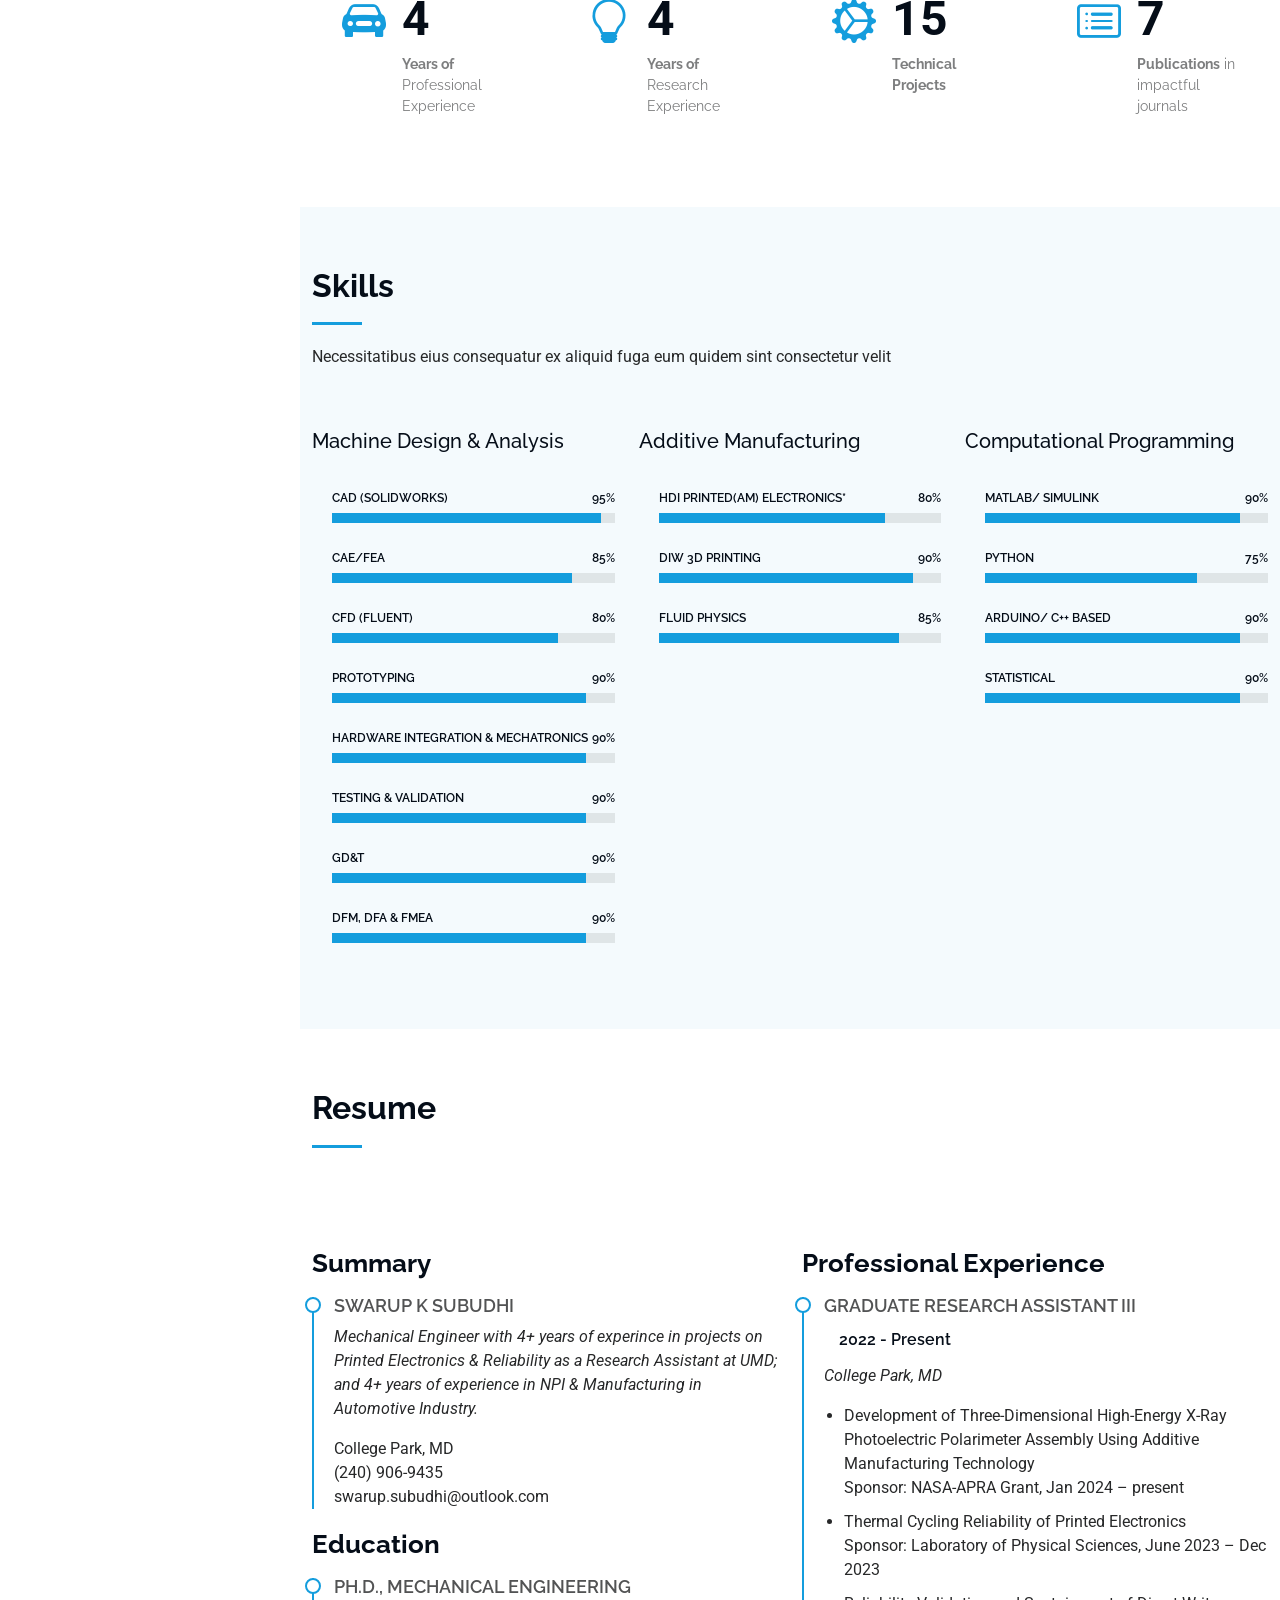
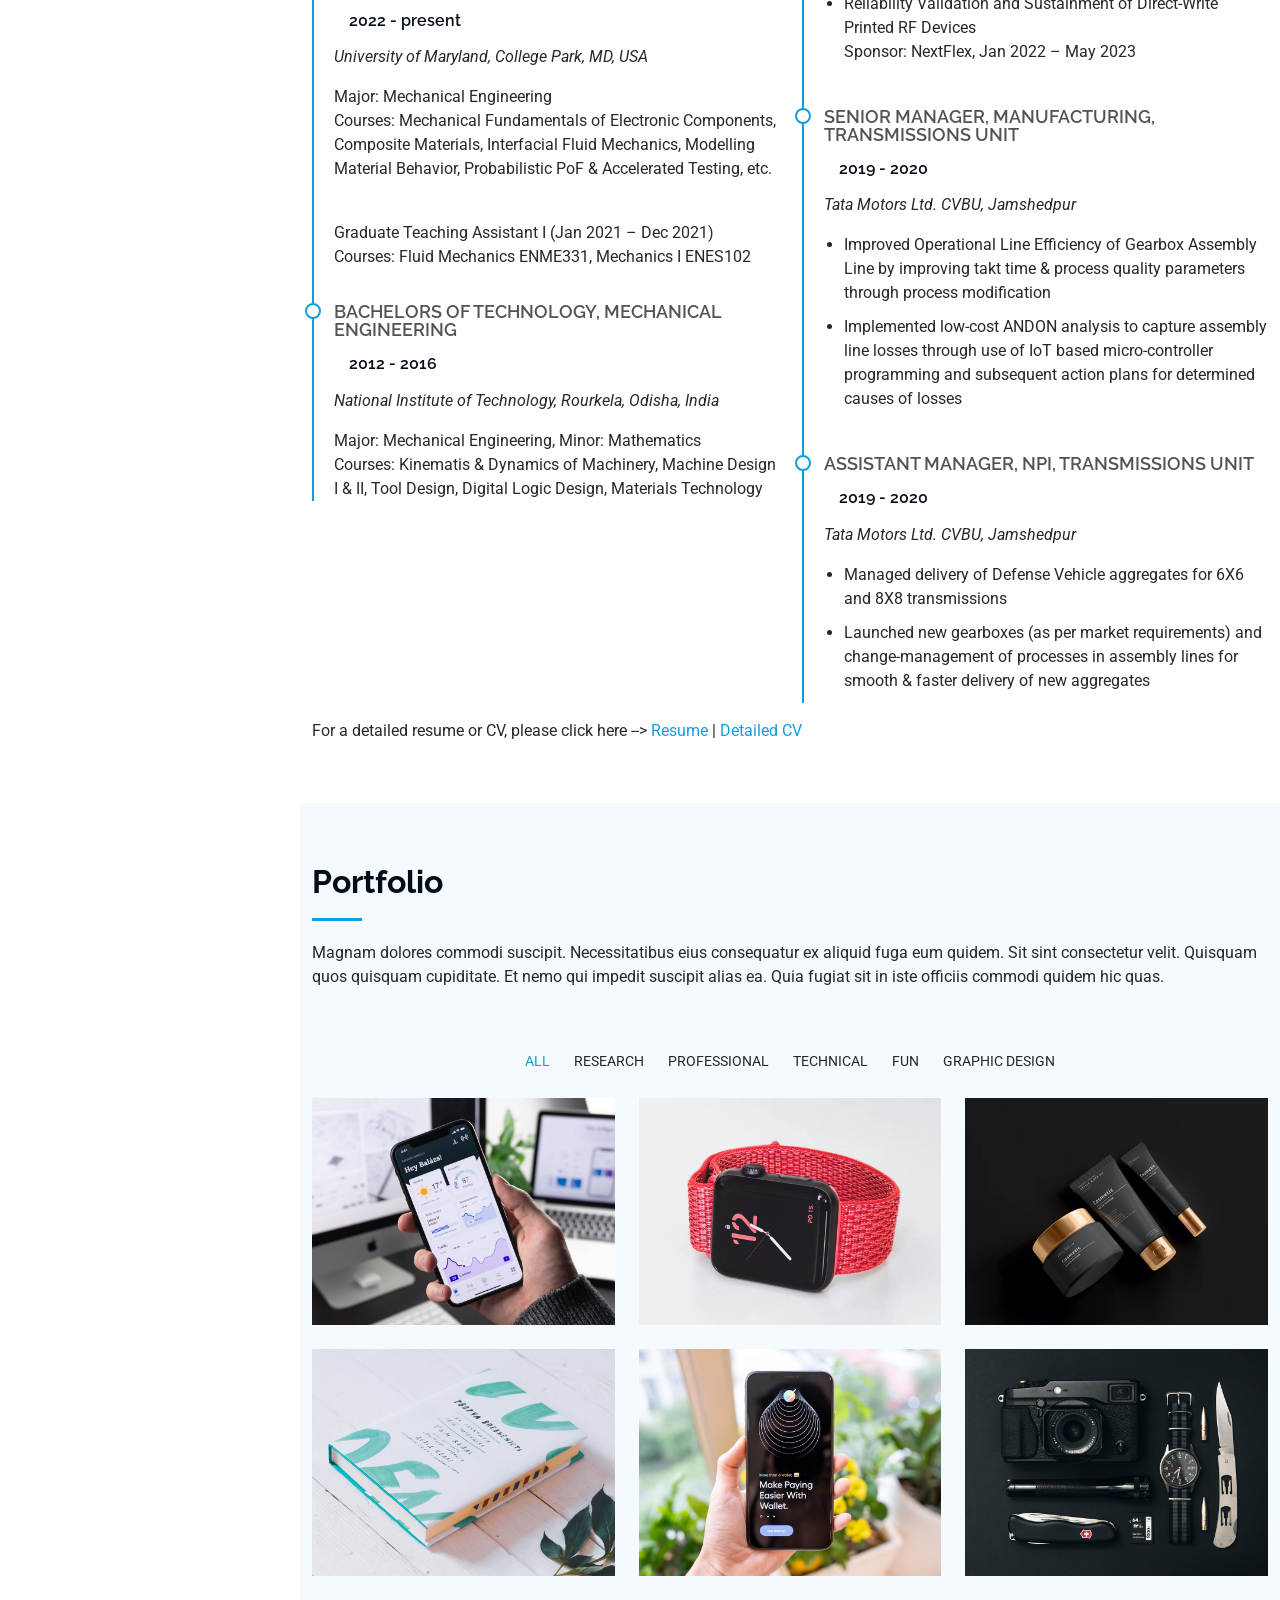
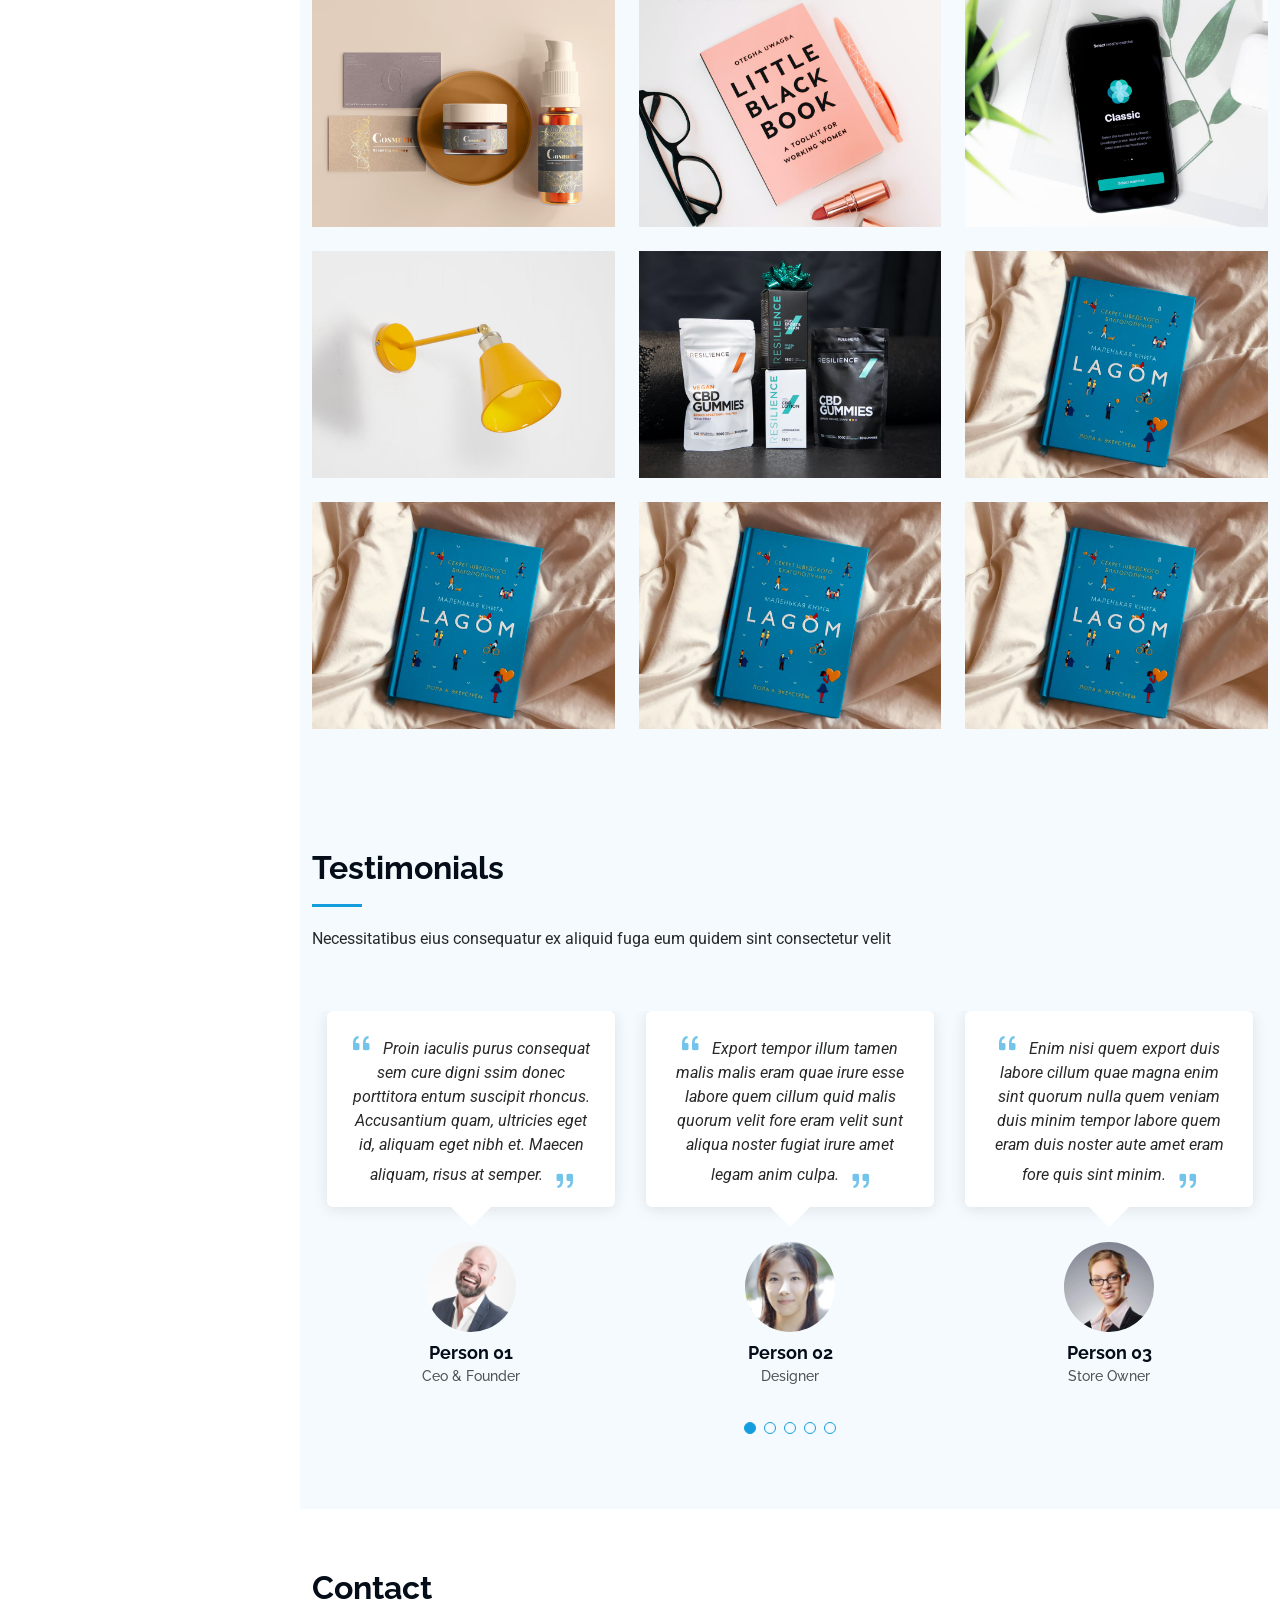
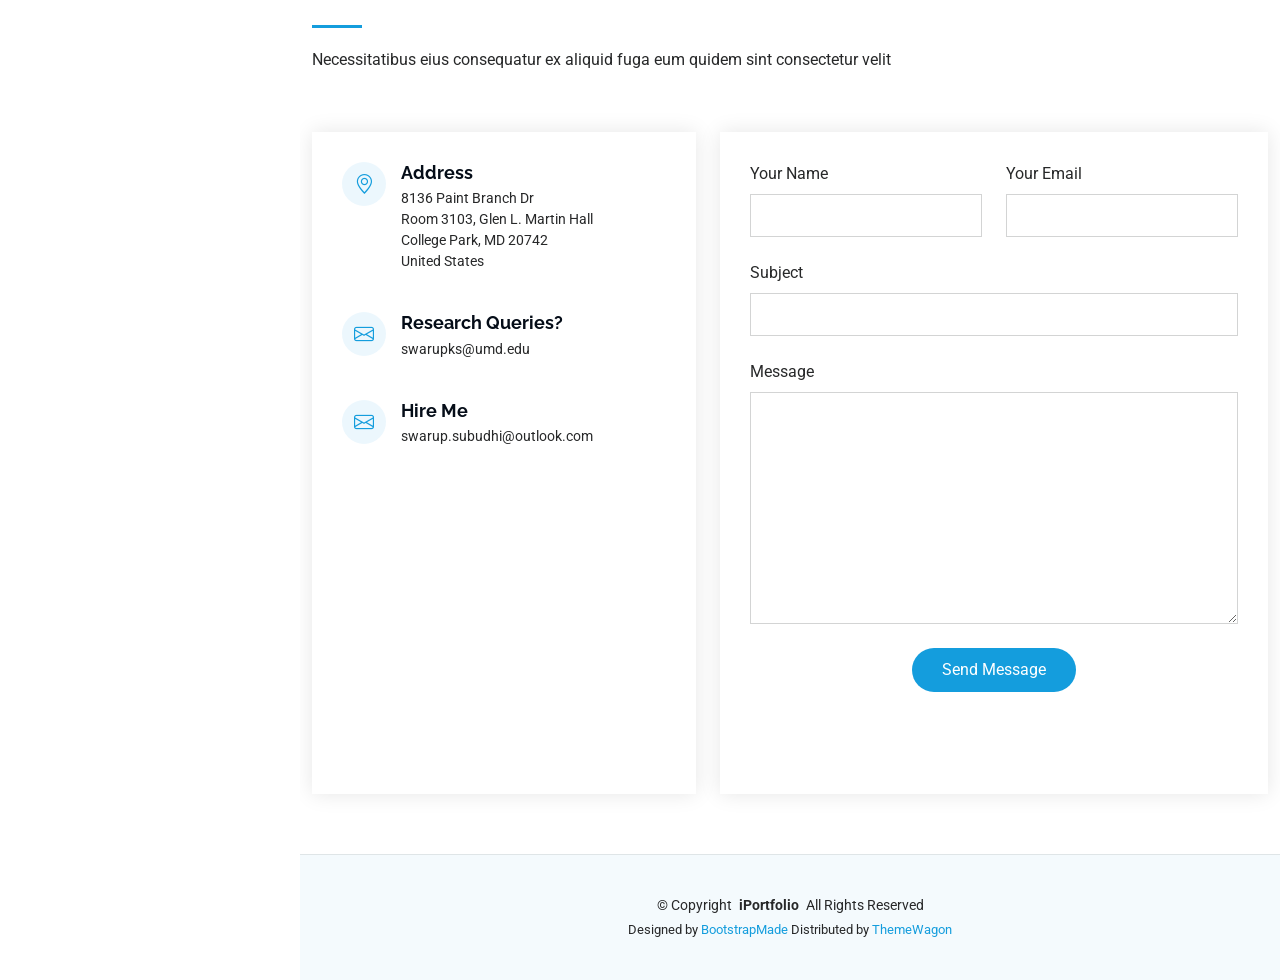
==== commit 4d2712ff: "Update index.html Fixed filter issues for projects" ====
--- a/index.html
+++ b/index.html
@@ -452,7 +452,7 @@
 
           <div class="row gy-4 isotope-container" data-aos="fade-up" data-aos-delay="200">
 
-            <div class="col-lg-4 col-md-6 portfolio-item isotope-item filter-app">
+            <div class="col-lg-4 col-md-6 portfolio-item isotope-item filter-branding">
               <div class="portfolio-content h-100">
                 <img src="assets/img/portfolio/app-1.jpg" class="img-fluid" alt="P1">
                 <div class="portfolio-info">
@@ -464,7 +464,7 @@
               </div>
             </div><!-- End Portfolio Item -->
 
-            <div class="col-lg-4 col-md-6 portfolio-item isotope-item filter-product">
+            <div class="col-lg-4 col-md-6 portfolio-item isotope-item filter-app">
               <div class="portfolio-content h-100">
                 <img src="assets/img/portfolio/product-1.jpg" class="img-fluid" alt="P2">
                 <div class="portfolio-info">
@@ -476,7 +476,7 @@
               </div>
             </div><!-- End Portfolio Item -->
 
-            <div class="col-lg-4 col-md-6 portfolio-item isotope-item filter-branding">
+            <div class="col-lg-4 col-md-6 portfolio-item isotope-item filter-app">
               <div class="portfolio-content h-100">
                 <img src="assets/img/portfolio/branding-1.jpg" class="img-fluid" alt="P3">
                 <div class="portfolio-info">
@@ -488,11 +488,11 @@
               </div>
             </div><!-- End Portfolio Item -->
 
-            <div class="col-lg-4 col-md-6 portfolio-item isotope-item filter-books">
+            <div class="col-lg-4 col-md-6 portfolio-item isotope-item filter-app">
               <div class="portfolio-content h-100">
                 <img src="assets/img/portfolio/books-1.jpg" class="img-fluid" alt="P4">
                 <div class="portfolio-info">
-                  <h4>Magnetic Drops/h4>
+                  <h4>Magnetic Drops</h4>
                   <p>Research on Magnetic Drops</p>
                   <a href="assets/img/portfolio/books-1.jpg" title="App 3" data-gallery="portfolio-gallery-book" class="glightbox preview-link"><i class="bi bi-zoom-in"></i></a>
                   <a href="project-details-04.html" title="More Details" class="details-link"><i class="bi bi-link-45deg"></i></a>
@@ -524,7 +524,7 @@
               </div>
             </div><!-- End Portfolio Item -->
 
-            <div class="col-lg-4 col-md-6 portfolio-item isotope-item filter-branding">
+            <div class="col-lg-4 col-md-6 portfolio-item isotope-item filter-product">
               <div class="portfolio-content h-100">
                 <img src="assets/img/portfolio/branding-2.jpg" class="img-fluid" alt="P7">
                 <div class="portfolio-info">
@@ -536,7 +536,7 @@
               </div>
             </div><!-- End Portfolio Item -->
 
-            <div class="col-lg-4 col-md-6 portfolio-item isotope-item filter-books">
+            <div class="col-lg-4 col-md-6 portfolio-item isotope-item filter-product">
               <div class="portfolio-content h-100">
                 <img src="assets/img/portfolio/books-2.jpg" class="img-fluid" alt="P8">
                 <div class="portfolio-info">
@@ -548,7 +548,7 @@
               </div>
             </div><!-- End Portfolio Item -->
 
-            <div class="col-lg-4 col-md-6 portfolio-item isotope-item filter-app">
+            <div class="col-lg-4 col-md-6 portfolio-item isotope-item filter-product">
               <div class="portfolio-content h-100">
                 <img src="assets/img/portfolio/app-3.jpg" class="img-fluid" alt="P9">
                 <div class="portfolio-info">
@@ -560,7 +560,7 @@
               </div>
             </div><!-- End Portfolio Item -->
 
-            <div class="col-lg-4 col-md-6 portfolio-item isotope-item filter-product">
+            <div class="col-lg-4 col-md-6 portfolio-item isotope-item filter-branding">
               <div class="portfolio-content h-100">
                 <img src="assets/img/portfolio/product-3.jpg" class="img-fluid" alt="P10">
                 <div class="portfolio-info">
@@ -584,7 +584,7 @@
               </div>
             </div><!-- End Portfolio Item -->
 
-            <div class="col-lg-4 col-md-6 portfolio-item isotope-item filter-books">
+            <div class="col-lg-4 col-md-6 portfolio-item isotope-item filter-app">
               <div class="portfolio-content h-100">
                 <img src="assets/img/portfolio/books-3.jpg" class="img-fluid" alt="P12">
                 <div class="portfolio-info">
@@ -596,12 +596,12 @@
               </div>
             </div><!-- End Portfolio Item -->
 
-	    <div class="col-lg-4 col-md-6 portfolio-item isotope-item filter-books">
+	    <div class="col-lg-4 col-md-6 portfolio-item isotope-item filter-branding">
               <div class="portfolio-content h-100">
                 <img src="assets/img/portfolio/books-3.jpg" class="img-fluid" alt="P13">
                 <div class="portfolio-info">
-                  <h4>Electric Go-Kart</h4>
-                  <p>Development of an electric Go-Kart</p>
+                  <h4>Technical</h4>
+                  <p>A technical project</p>
                   <a href="assets/img/portfolio/books-3.jpg" title="Branding 3" data-gallery="portfolio-gallery-book" class="glightbox preview-link"><i class="bi bi-zoom-in"></i></a>
                   <a href="project-details-13.html" title="More Details" class="details-link"><i class="bi bi-link-45deg"></i></a>
                 </div>
@@ -624,7 +624,7 @@
               <div class="portfolio-content h-100">
                 <img src="assets/img/portfolio/books-3.jpg" class="img-fluid" alt="P15">
                 <div class="portfolio-info">
-                  <h4>Books 2</h4>
+                  <h4>Fun 2</h4>
                   <p>Lorem ipsum, dolor sit amet consectetur</p>
                   <a href="assets/img/portfolio/books-3.jpg" title="Books 2" data-gallery="portfolio-gallery-book" class="glightbox preview-link"><i class="bi bi-zoom-in"></i></a>
                   <a href="project-details-15.html" title="More Details" class="details-link"><i class="bi bi-link-45deg"></i></a>
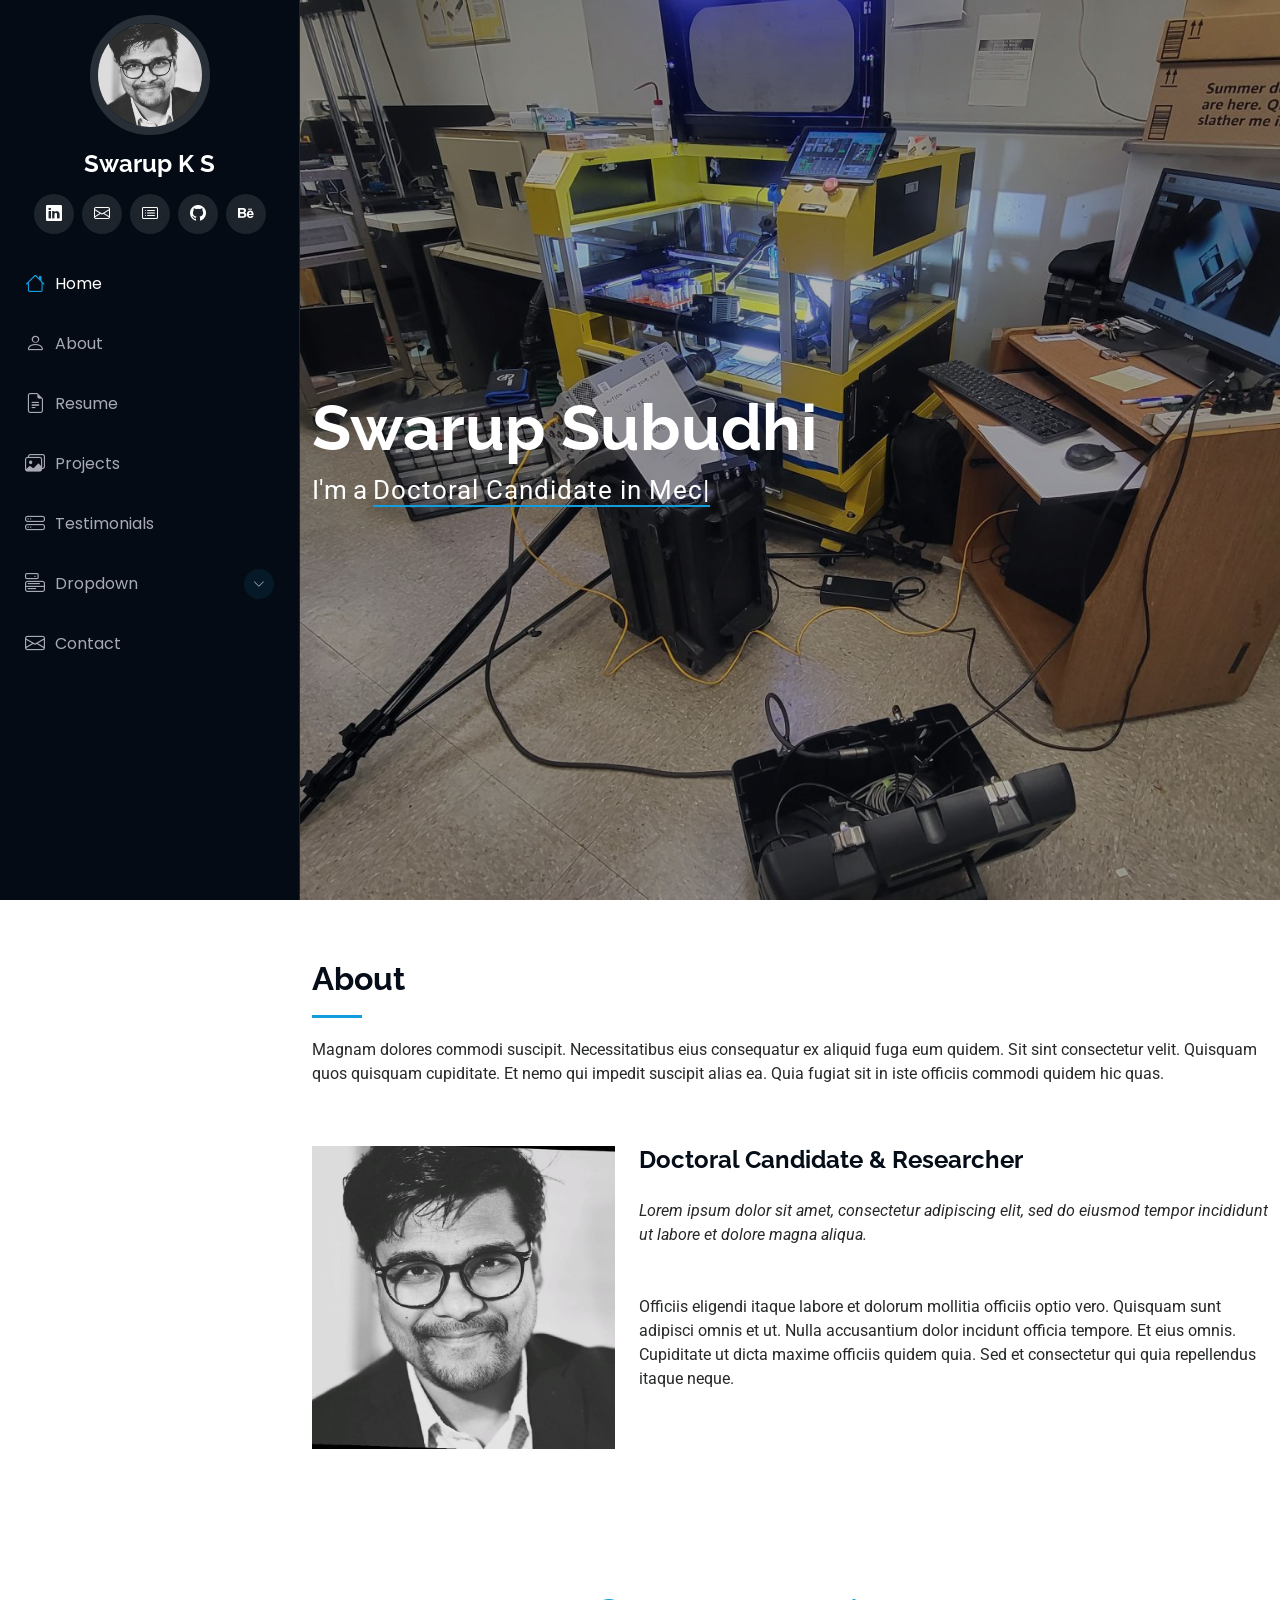
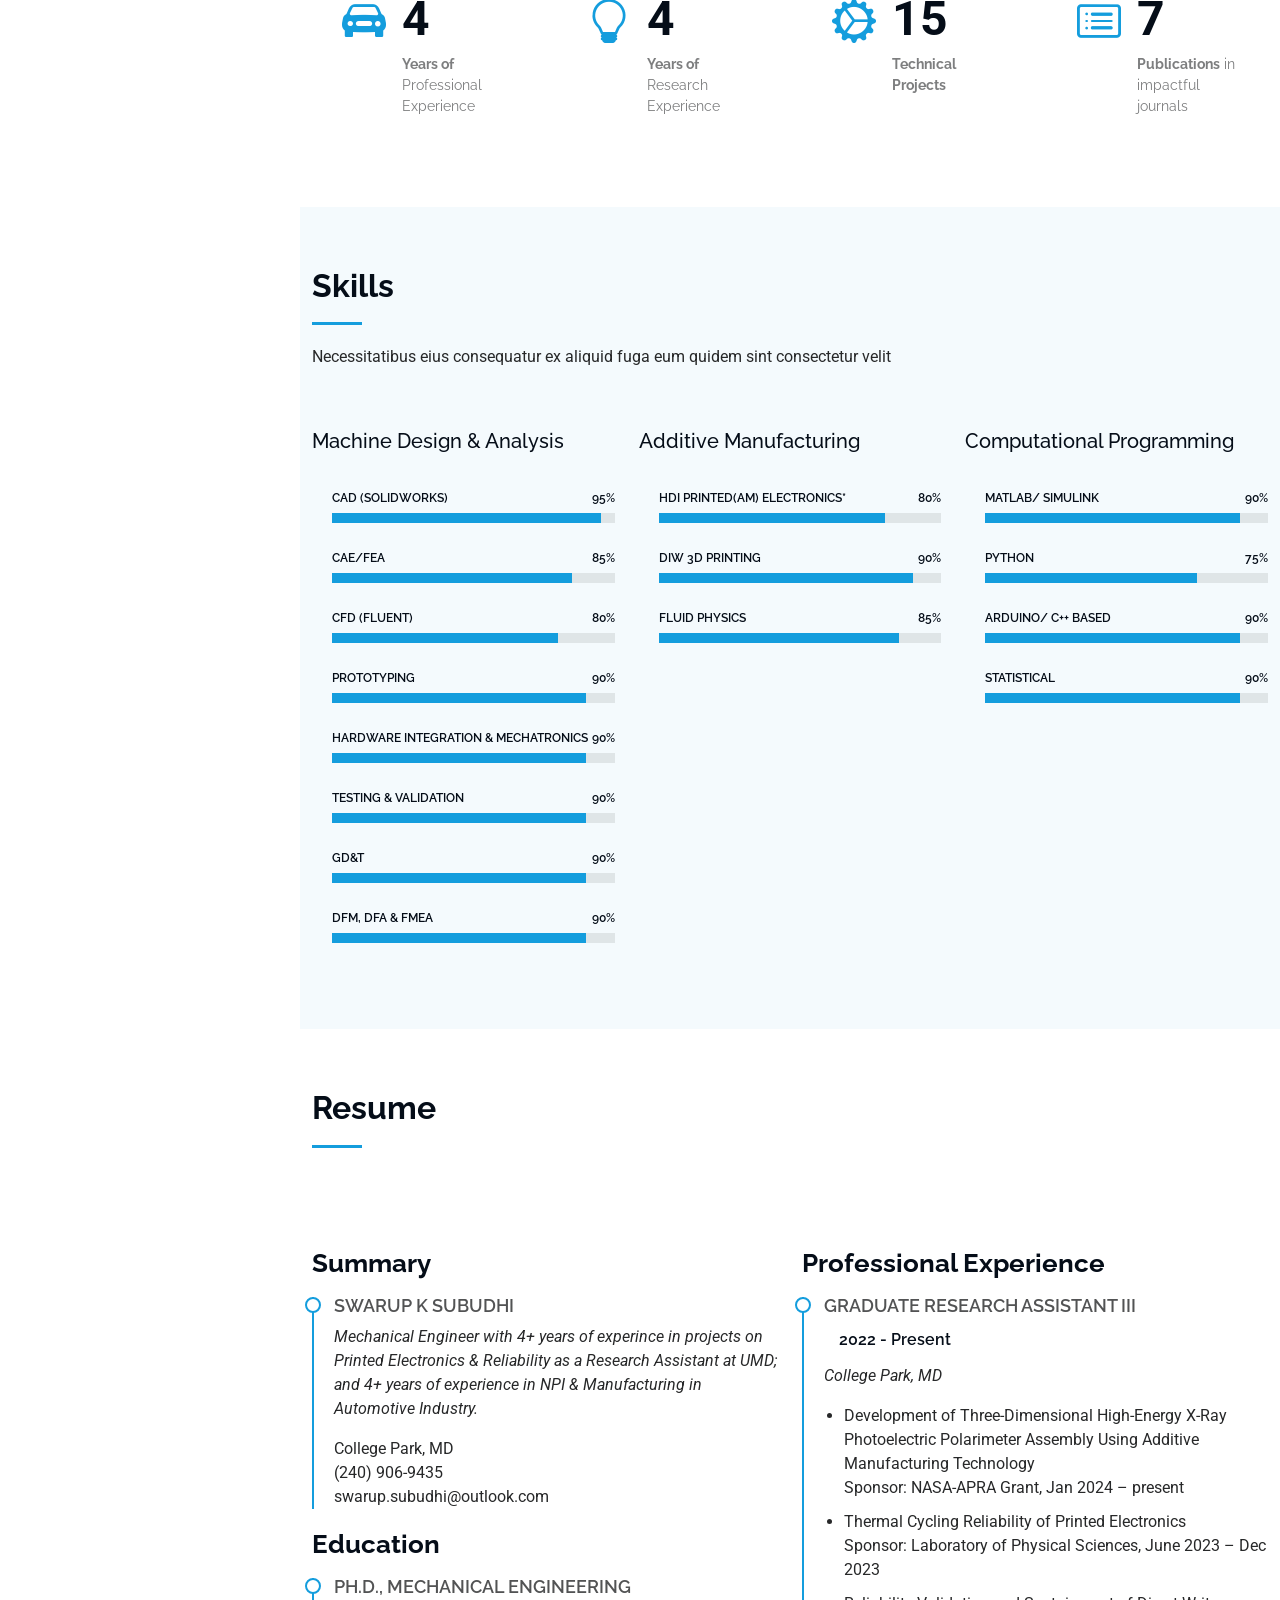
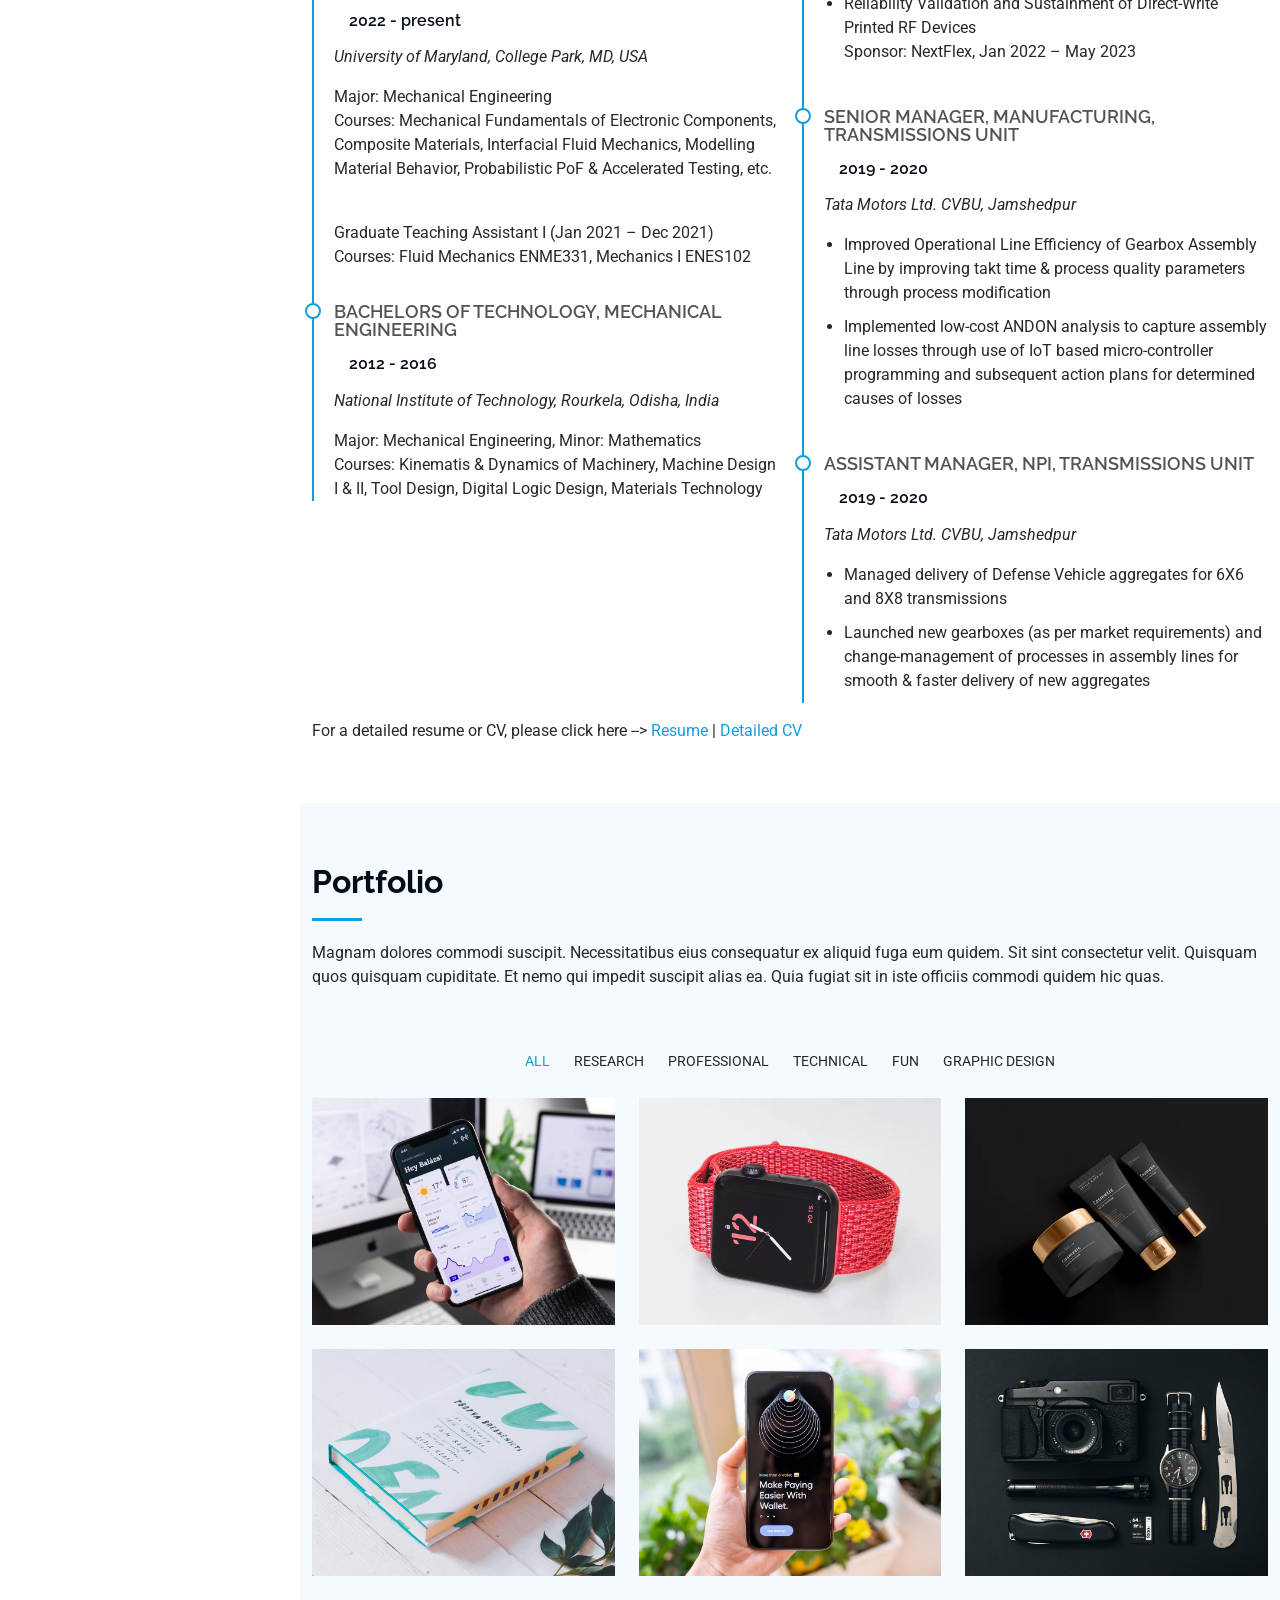
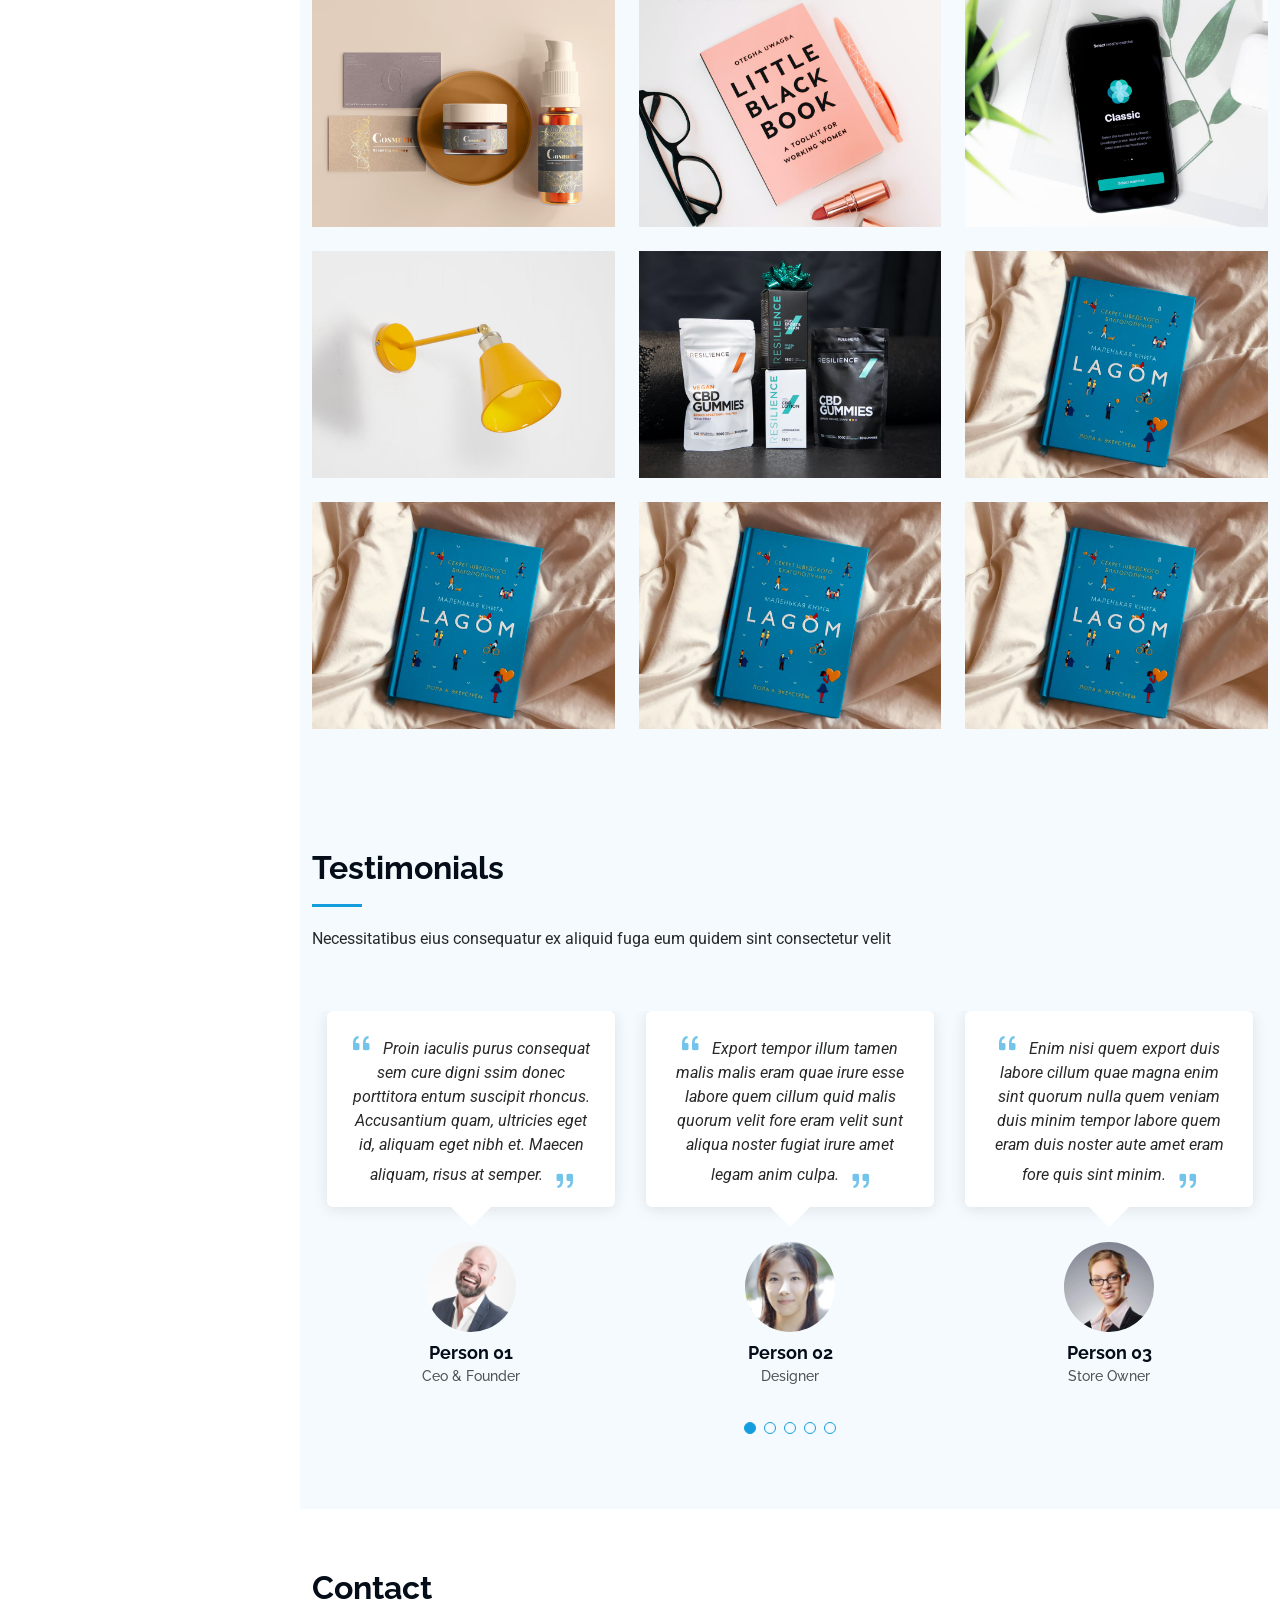
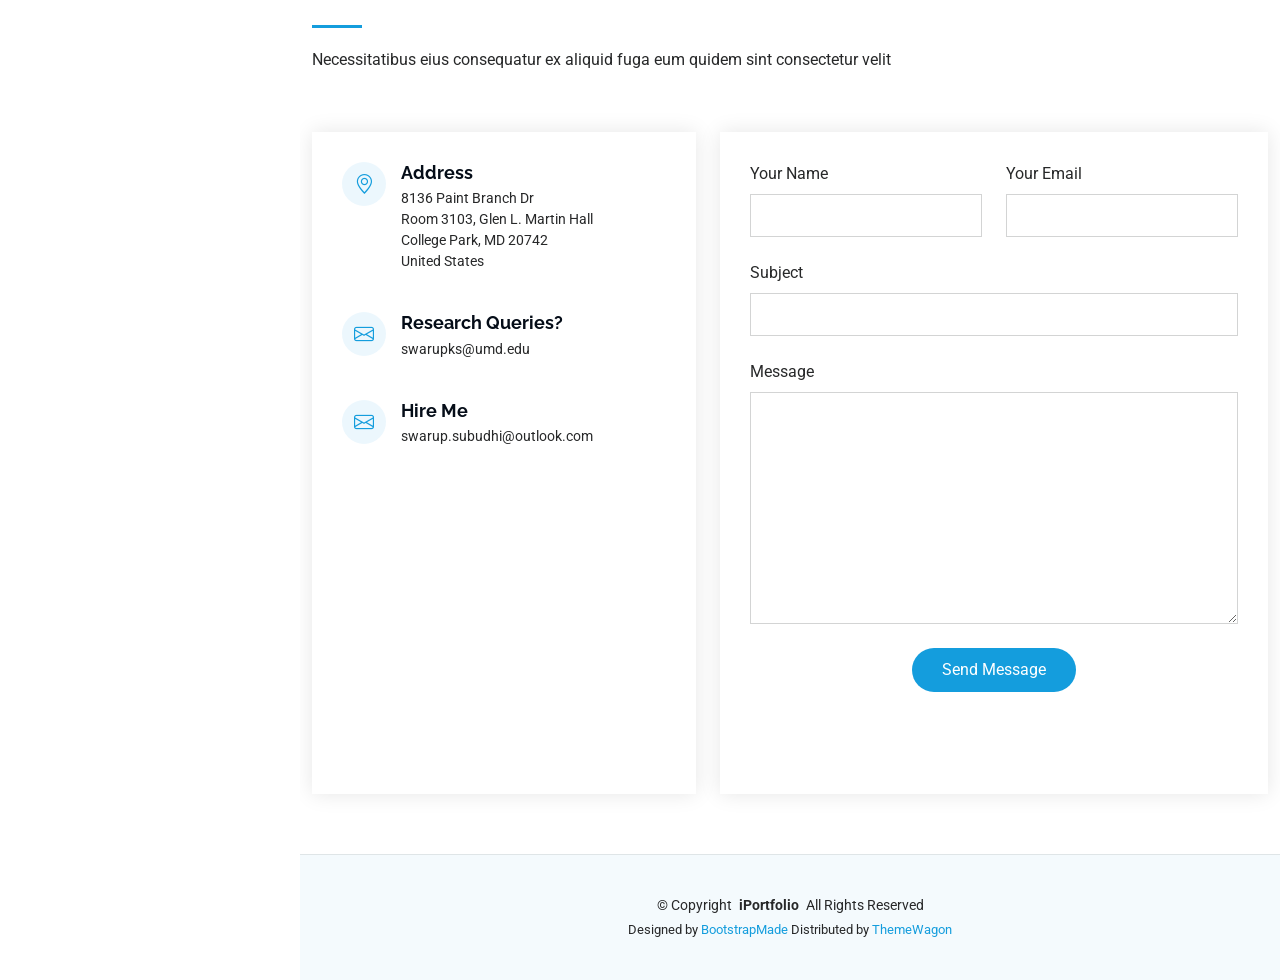
==== commit d2426c99: "Update index.html Changed path of projects webpages" ====
--- a/index.html
+++ b/index.html
@@ -459,7 +459,7 @@
                   <h4>Machine Design</h4>
                   <p>Engine, Electric Go-Kart, etc.</p>
                   <a href="assets/img/portfolio/app-1.jpg" title="Branding 1" data-gallery="portfolio-gallery-app" class="glightbox preview-link"><i class="bi bi-zoom-in"></i></a>
-                  <a href="project-details-01.html" title="More Details" class="details-link"><i class="bi bi-link-45deg"></i></a>
+                  <a href="projects/project-details-01.html" title="More Details" class="details-link"><i class="bi bi-link-45deg"></i></a>
                 </div>
               </div>
             </div><!-- End Portfolio Item -->
@@ -471,7 +471,7 @@
                   <h4>Printed Electronics</h4>
                   <p>Additively Manufactured Electronics</p>
                   <a href="assets/img/portfolio/product-1.jpg" title="App 1" data-gallery="portfolio-gallery-product" class="glightbox preview-link"><i class="bi bi-zoom-in"></i></a>
-                  <a href="project-details-02.html" title="More Details" class="details-link"><i class="bi bi-link-45deg"></i></a>
+                  <a href="projects/project-details-02.html" title="More Details" class="details-link"><i class="bi bi-link-45deg"></i></a>
                 </div>
               </div>
             </div><!-- End Portfolio Item -->
@@ -483,7 +483,7 @@
                   <h4>Reliability Studies</h4>
                   <p>Reliability Analysis on various devices</p>
                   <a href="assets/img/portfolio/branding-1.jpg" title="App 2" data-gallery="portfolio-gallery-branding" class="glightbox preview-link"><i class="bi bi-zoom-in"></i></a>
-                  <a href="project-details-03.html" title="More Details" class="details-link"><i class="bi bi-link-45deg"></i></a>
+                  <a href="projects/project-details-03.html" title="More Details" class="details-link"><i class="bi bi-link-45deg"></i></a>
                 </div>
               </div>
             </div><!-- End Portfolio Item -->
@@ -495,7 +495,7 @@
                   <h4>Magnetic Drops</h4>
                   <p>Research on Magnetic Drops</p>
                   <a href="assets/img/portfolio/books-1.jpg" title="App 3" data-gallery="portfolio-gallery-book" class="glightbox preview-link"><i class="bi bi-zoom-in"></i></a>
-                  <a href="project-details-04.html" title="More Details" class="details-link"><i class="bi bi-link-45deg"></i></a>
+                  <a href="projects/project-details-04.html" title="More Details" class="details-link"><i class="bi bi-link-45deg"></i></a>
                 </div>
               </div>
             </div><!-- End Portfolio Item -->
@@ -507,7 +507,7 @@
                   <h4>Soft Magnetic Elastomers</h4>
                   <p>Research on Soft Magnetic Elastomers</p>
                   <a href="assets/img/portfolio/app-2.jpg" title="App 4" data-gallery="portfolio-gallery-app" class="glightbox preview-link"><i class="bi bi-zoom-in"></i></a>
-                  <a href="project-details-05.html" title="More Details" class="details-link"><i class="bi bi-link-45deg"></i></a>
+                  <a href="projects/project-details-05.html" title="More Details" class="details-link"><i class="bi bi-link-45deg"></i></a>
                 </div>
               </div>
             </div><!-- End Portfolio Item -->
@@ -519,7 +519,7 @@
                   <h4>Commercial Trucks</h4>
                   <p>Case Study on Hydraulic Tipping Kits</p>
                   <a href="assets/img/portfolio/product-2.jpg" title="Product 1" data-gallery="portfolio-gallery-product" class="glightbox preview-link"><i class="bi bi-zoom-in"></i></a>
-                  <a href="project-details-06.html" title="More Details" class="details-link"><i class="bi bi-link-45deg"></i></a>
+                  <a href="projects/project-details-06.html" title="More Details" class="details-link"><i class="bi bi-link-45deg"></i></a>
                 </div>
               </div>
             </div><!-- End Portfolio Item -->
@@ -531,7 +531,7 @@
                   <h4>Truck Gearbox</h4>
                   <p>Case Study on G1150</p>
                   <a href="assets/img/portfolio/branding-2.jpg" title="Product 2" data-gallery="portfolio-gallery-branding" class="glightbox preview-link"><i class="bi bi-zoom-in"></i></a>
-                  <a href="project-details-07.html" title="More Details" class="details-link"><i class="bi bi-link-45deg"></i></a>
+                  <a href="projects/project-details-07.html" title="More Details" class="details-link"><i class="bi bi-link-45deg"></i></a>
                 </div>
               </div>
             </div><!-- End Portfolio Item -->
@@ -543,7 +543,7 @@
                   <h4>Six Sigma</h4>
                   <p>Warranty Reduction on Gearbox Failures</p>
                   <a href="assets/img/portfolio/books-2.jpg" title="Product 3" data-gallery="portfolio-gallery-book" class="glightbox preview-link"><i class="bi bi-zoom-in"></i></a>
-                  <a href="project-details-08.html" title="More Details" class="details-link"><i class="bi bi-link-45deg"></i></a>
+                  <a href="projects/project-details-08.html" title="More Details" class="details-link"><i class="bi bi-link-45deg"></i></a>
                 </div>
               </div>
             </div><!-- End Portfolio Item -->
@@ -555,7 +555,7 @@
                   <h4>Assembly Line</h4>
                   <p>Line Efficiency Improvement</p>
                   <a href="assets/img/portfolio/app-3.jpg" title="Product 4" data-gallery="portfolio-gallery-app" class="glightbox preview-link"><i class="bi bi-zoom-in"></i></a>
-                  <a href="project-details-09.html" title="More Details" class="details-link"><i class="bi bi-link-45deg"></i></a>
+                  <a href="projects/project-details-09.html" title="More Details" class="details-link"><i class="bi bi-link-45deg"></i></a>
                 </div>
               </div>
             </div><!-- End Portfolio Item -->
@@ -567,7 +567,7 @@
                   <h4>Reconfigurable Systems</h4>
                   <p>Synthesis & Analysis</p>
                   <a href="assets/img/portfolio/product-3.jpg" title="Branding 1" data-gallery="portfolio-gallery-product" class="glightbox preview-link"><i class="bi bi-zoom-in"></i></a>
-                  <a href="project-details-10.html" title="More Details" class="details-link"><i class="bi bi-link-45deg"></i></a>
+                  <a href="projects/project-details-10.html" title="More Details" class="details-link"><i class="bi bi-link-45deg"></i></a>
                 </div>
               </div>
             </div><!-- End Portfolio Item -->
@@ -579,7 +579,7 @@
                   <h4>IC Engine</h4>
                   <p>Mathematical Modelling of Combustion</p>
                   <a href="assets/img/portfolio/branding-3.jpg" title="Branding 2" data-gallery="portfolio-gallery-branding" class="glightbox preview-link"><i class="bi bi-zoom-in"></i></a>
-                  <a href="project-details-11.html" title="More Details" class="details-link"><i class="bi bi-link-45deg"></i></a>
+                  <a href="projects/project-details-11.html" title="More Details" class="details-link"><i class="bi bi-link-45deg"></i></a>
                 </div>
               </div>
             </div><!-- End Portfolio Item -->
@@ -591,7 +591,7 @@
                   <h4>Machining Tech</h4>
                   <p>Optimization of EDM MRR</p>
                   <a href="assets/img/portfolio/books-3.jpg" title="App 5" data-gallery="portfolio-gallery-book" class="glightbox preview-link"><i class="bi bi-zoom-in"></i></a>
-                  <a href="project-details-12.html" title="More Details" class="details-link"><i class="bi bi-link-45deg"></i></a>
+                  <a href="projects/project-details-12.html" title="More Details" class="details-link"><i class="bi bi-link-45deg"></i></a>
                 </div>
               </div>
             </div><!-- End Portfolio Item -->
@@ -603,7 +603,7 @@
                   <h4>Technical</h4>
                   <p>A technical project</p>
                   <a href="assets/img/portfolio/books-3.jpg" title="Branding 3" data-gallery="portfolio-gallery-book" class="glightbox preview-link"><i class="bi bi-zoom-in"></i></a>
-                  <a href="project-details-13.html" title="More Details" class="details-link"><i class="bi bi-link-45deg"></i></a>
+                  <a href="projects/project-details-13.html" title="More Details" class="details-link"><i class="bi bi-link-45deg"></i></a>
                 </div>
               </div>
             </div><!-- End Portfolio Item -->
@@ -615,7 +615,7 @@
                   <h4>Fun 1</h4>
                   <p>Lorem ipsum, dolor sit amet consectetur</p>
                   <a href="assets/img/portfolio/books-3.jpg" title="Books 1" data-gallery="portfolio-gallery-book" class="glightbox preview-link"><i class="bi bi-zoom-in"></i></a>
-                  <a href="project-details-14.htmll" title="More Details" class="details-link"><i class="bi bi-link-45deg"></i></a>
+                  <a href="projects/project-details-14.htmll" title="More Details" class="details-link"><i class="bi bi-link-45deg"></i></a>
                 </div>
               </div>
             </div><!-- End Portfolio Item -->
@@ -627,7 +627,7 @@
                   <h4>Fun 2</h4>
                   <p>Lorem ipsum, dolor sit amet consectetur</p>
                   <a href="assets/img/portfolio/books-3.jpg" title="Books 2" data-gallery="portfolio-gallery-book" class="glightbox preview-link"><i class="bi bi-zoom-in"></i></a>
-                  <a href="project-details-15.html" title="More Details" class="details-link"><i class="bi bi-link-45deg"></i></a>
+                  <a href="projects/project-details-15.html" title="More Details" class="details-link"><i class="bi bi-link-45deg"></i></a>
                 </div>
               </div>
             </div><!-- End Portfolio Item -->
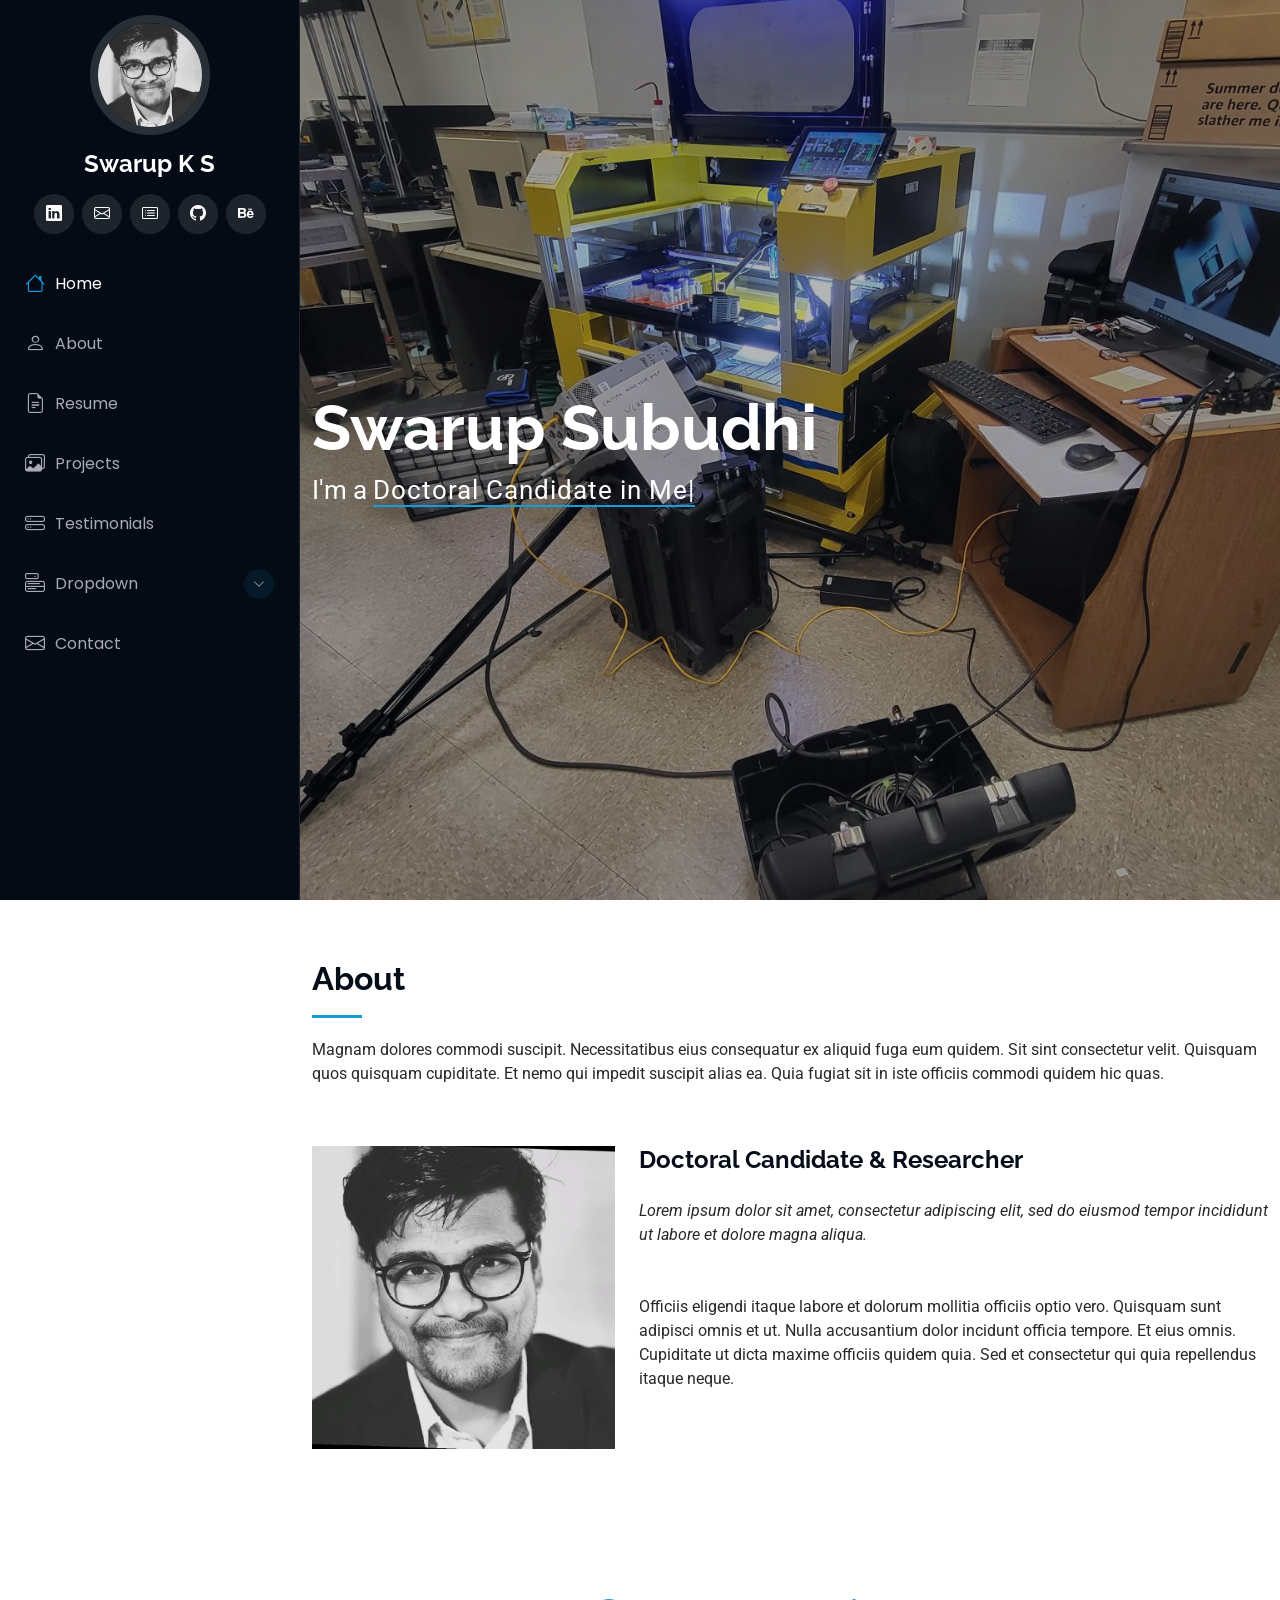
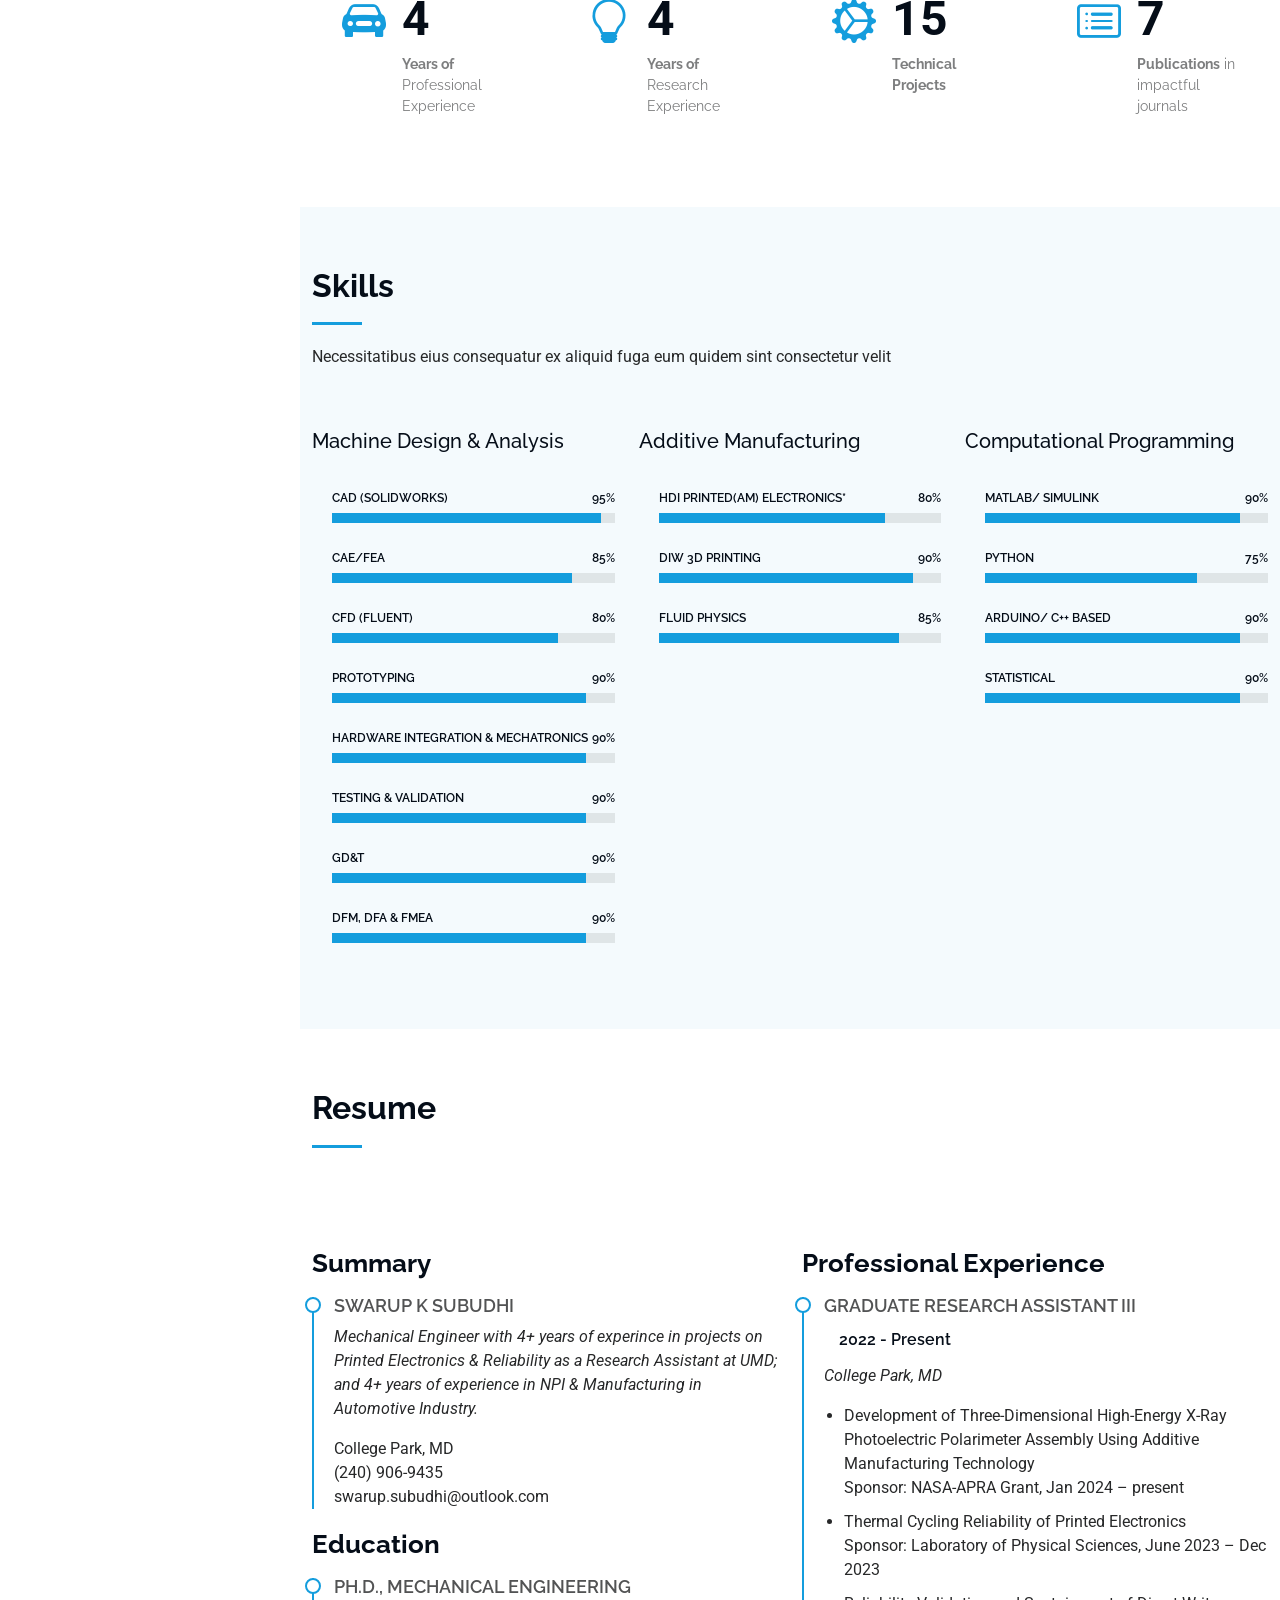
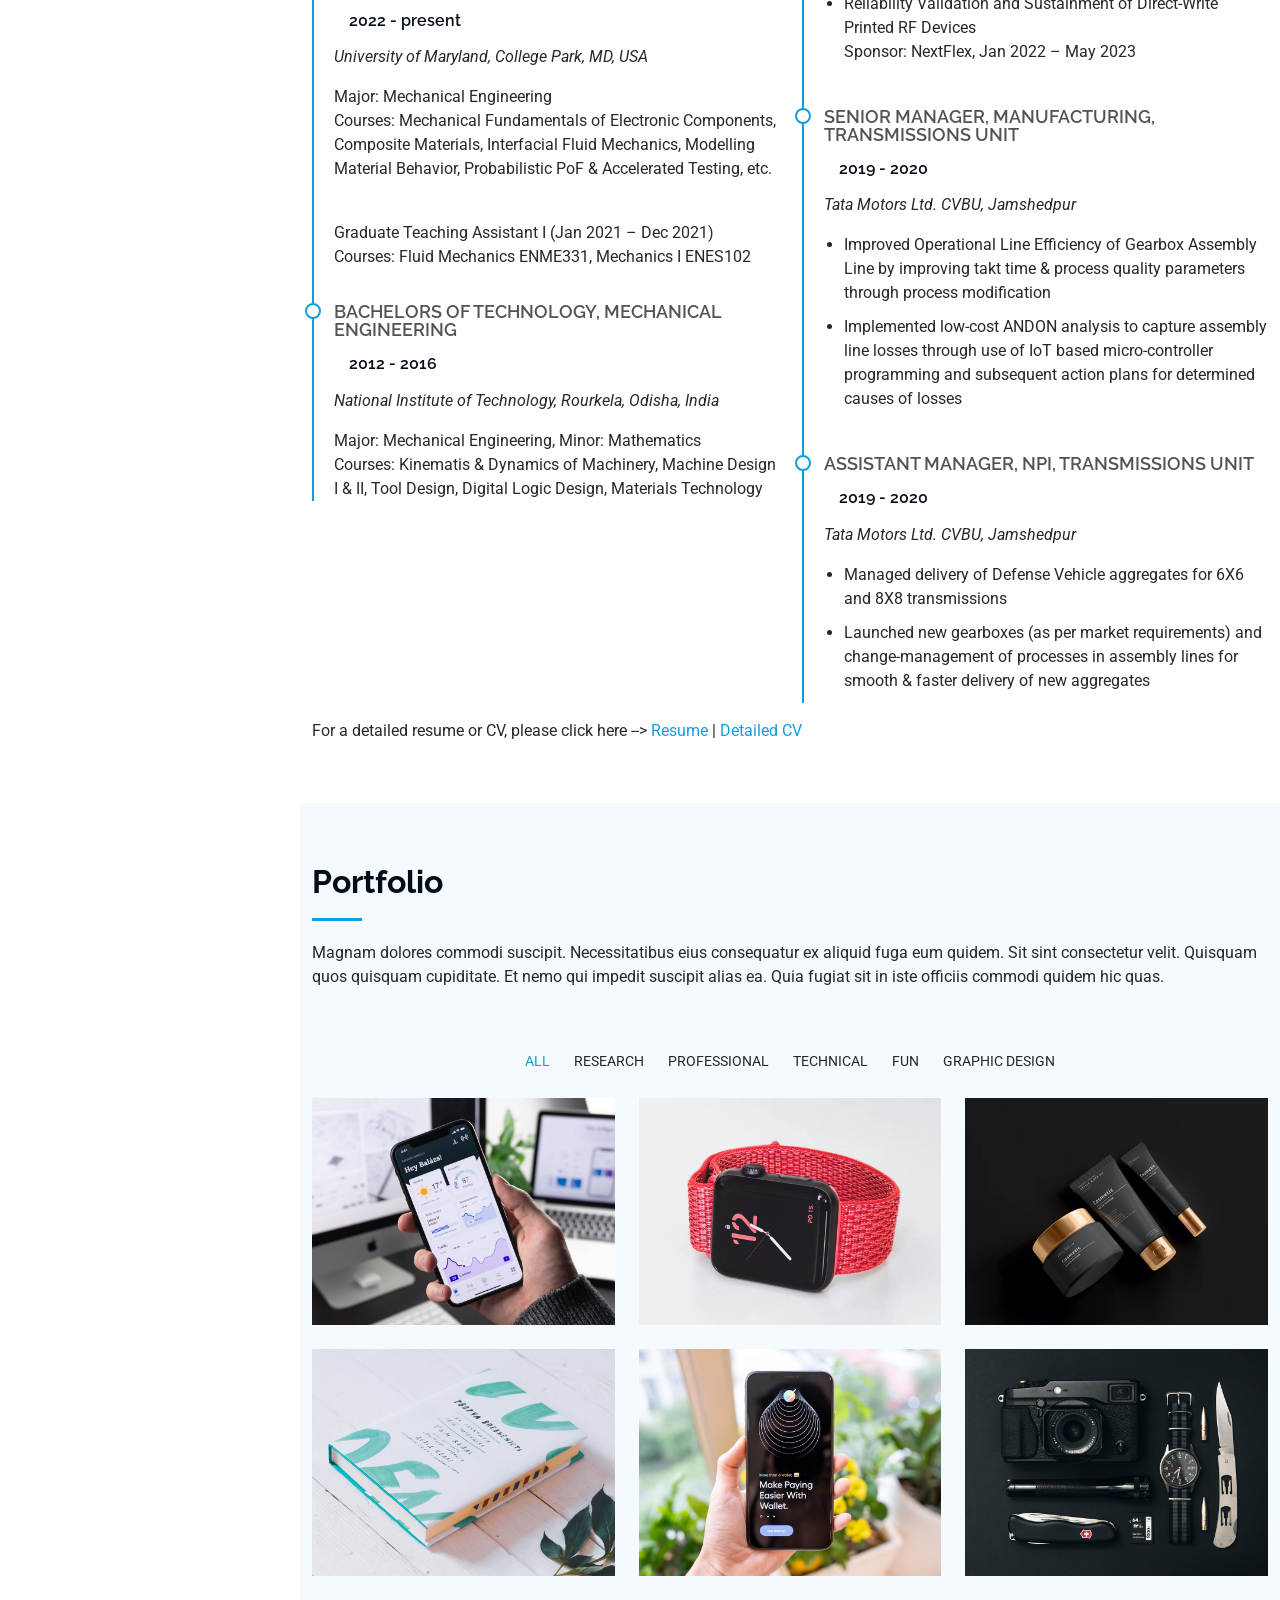
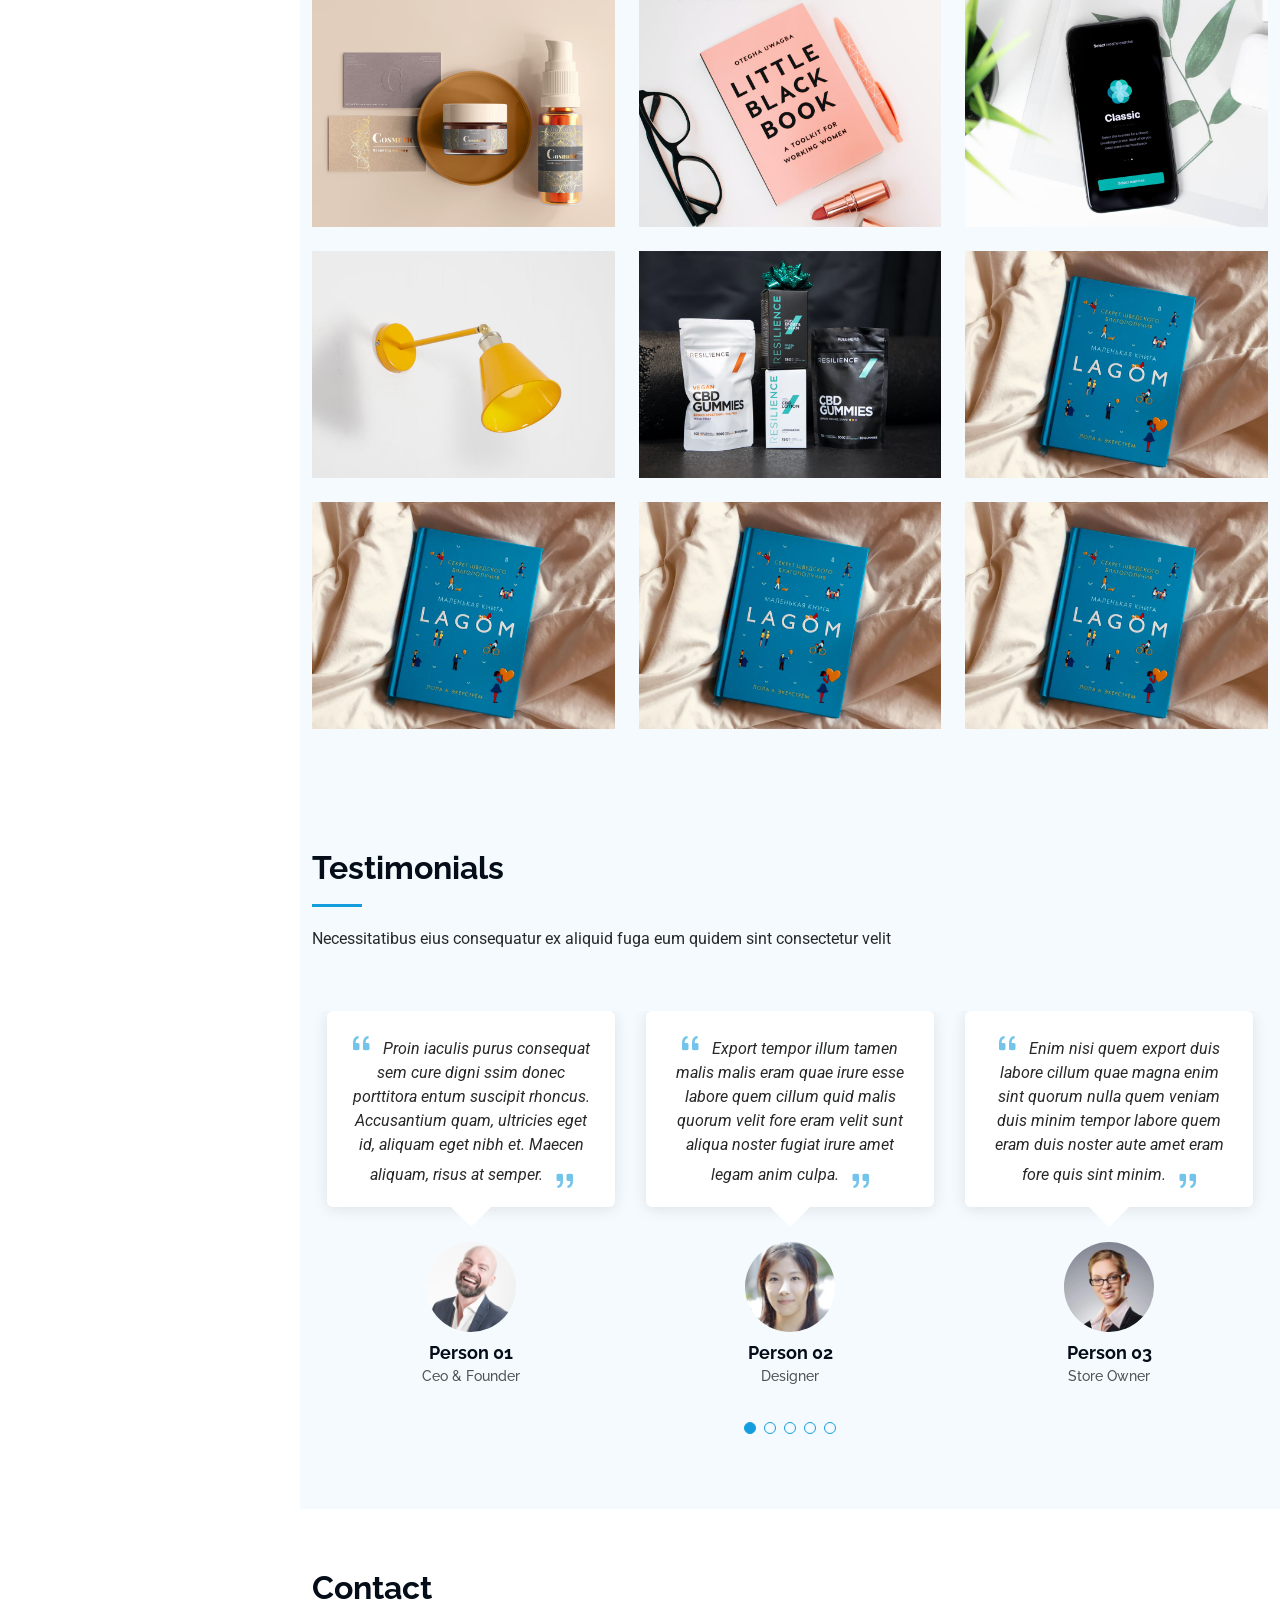
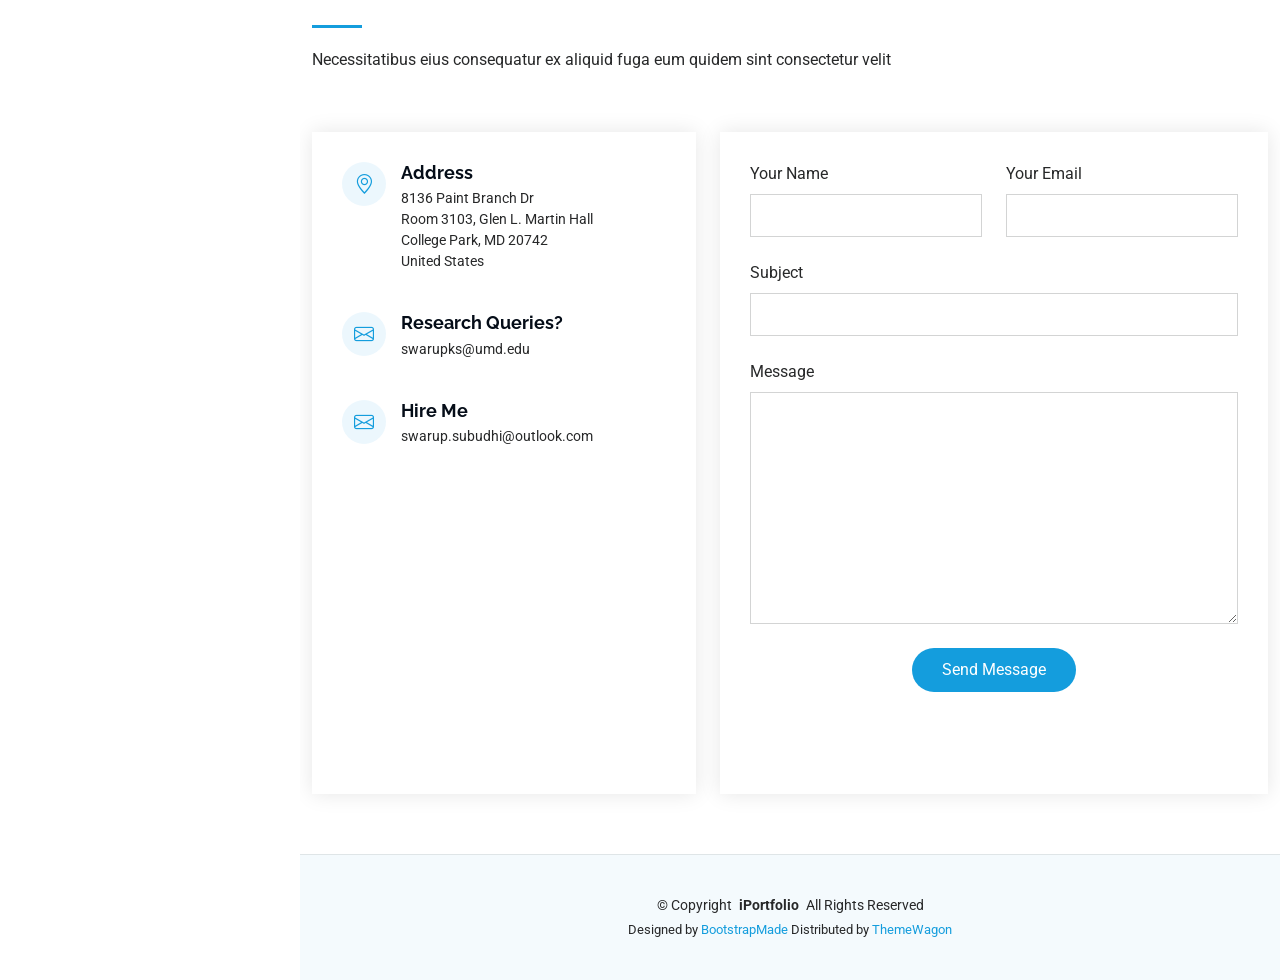
==== commit 815a3230: "Update index.html Reversed the path change to project details pages" ====
--- a/index.html
+++ b/index.html
@@ -459,7 +459,7 @@
                   <h4>Machine Design</h4>
                   <p>Engine, Electric Go-Kart, etc.</p>
                   <a href="assets/img/portfolio/app-1.jpg" title="Branding 1" data-gallery="portfolio-gallery-app" class="glightbox preview-link"><i class="bi bi-zoom-in"></i></a>
-                  <a href="projects/project-details-01.html" title="More Details" class="details-link"><i class="bi bi-link-45deg"></i></a>
+                  <a href="project-details-01.html" title="More Details" class="details-link"><i class="bi bi-link-45deg"></i></a>
                 </div>
               </div>
             </div><!-- End Portfolio Item -->
@@ -471,7 +471,7 @@
                   <h4>Printed Electronics</h4>
                   <p>Additively Manufactured Electronics</p>
                   <a href="assets/img/portfolio/product-1.jpg" title="App 1" data-gallery="portfolio-gallery-product" class="glightbox preview-link"><i class="bi bi-zoom-in"></i></a>
-                  <a href="projects/project-details-02.html" title="More Details" class="details-link"><i class="bi bi-link-45deg"></i></a>
+                  <a href="project-details-02.html" title="More Details" class="details-link"><i class="bi bi-link-45deg"></i></a>
                 </div>
               </div>
             </div><!-- End Portfolio Item -->
@@ -483,7 +483,7 @@
                   <h4>Reliability Studies</h4>
                   <p>Reliability Analysis on various devices</p>
                   <a href="assets/img/portfolio/branding-1.jpg" title="App 2" data-gallery="portfolio-gallery-branding" class="glightbox preview-link"><i class="bi bi-zoom-in"></i></a>
-                  <a href="projects/project-details-03.html" title="More Details" class="details-link"><i class="bi bi-link-45deg"></i></a>
+                  <a href="project-details-03.html" title="More Details" class="details-link"><i class="bi bi-link-45deg"></i></a>
                 </div>
               </div>
             </div><!-- End Portfolio Item -->
@@ -495,7 +495,7 @@
                   <h4>Magnetic Drops</h4>
                   <p>Research on Magnetic Drops</p>
                   <a href="assets/img/portfolio/books-1.jpg" title="App 3" data-gallery="portfolio-gallery-book" class="glightbox preview-link"><i class="bi bi-zoom-in"></i></a>
-                  <a href="projects/project-details-04.html" title="More Details" class="details-link"><i class="bi bi-link-45deg"></i></a>
+                  <a href="project-details-04.html" title="More Details" class="details-link"><i class="bi bi-link-45deg"></i></a>
                 </div>
               </div>
             </div><!-- End Portfolio Item -->
@@ -507,7 +507,7 @@
                   <h4>Soft Magnetic Elastomers</h4>
                   <p>Research on Soft Magnetic Elastomers</p>
                   <a href="assets/img/portfolio/app-2.jpg" title="App 4" data-gallery="portfolio-gallery-app" class="glightbox preview-link"><i class="bi bi-zoom-in"></i></a>
-                  <a href="projects/project-details-05.html" title="More Details" class="details-link"><i class="bi bi-link-45deg"></i></a>
+                  <a href="project-details-05.html" title="More Details" class="details-link"><i class="bi bi-link-45deg"></i></a>
                 </div>
               </div>
             </div><!-- End Portfolio Item -->
@@ -519,7 +519,7 @@
                   <h4>Commercial Trucks</h4>
                   <p>Case Study on Hydraulic Tipping Kits</p>
                   <a href="assets/img/portfolio/product-2.jpg" title="Product 1" data-gallery="portfolio-gallery-product" class="glightbox preview-link"><i class="bi bi-zoom-in"></i></a>
-                  <a href="projects/project-details-06.html" title="More Details" class="details-link"><i class="bi bi-link-45deg"></i></a>
+                  <a href="project-details-06.html" title="More Details" class="details-link"><i class="bi bi-link-45deg"></i></a>
                 </div>
               </div>
             </div><!-- End Portfolio Item -->
@@ -531,7 +531,7 @@
                   <h4>Truck Gearbox</h4>
                   <p>Case Study on G1150</p>
                   <a href="assets/img/portfolio/branding-2.jpg" title="Product 2" data-gallery="portfolio-gallery-branding" class="glightbox preview-link"><i class="bi bi-zoom-in"></i></a>
-                  <a href="projects/project-details-07.html" title="More Details" class="details-link"><i class="bi bi-link-45deg"></i></a>
+                  <a href="project-details-07.html" title="More Details" class="details-link"><i class="bi bi-link-45deg"></i></a>
                 </div>
               </div>
             </div><!-- End Portfolio Item -->
@@ -543,7 +543,7 @@
                   <h4>Six Sigma</h4>
                   <p>Warranty Reduction on Gearbox Failures</p>
                   <a href="assets/img/portfolio/books-2.jpg" title="Product 3" data-gallery="portfolio-gallery-book" class="glightbox preview-link"><i class="bi bi-zoom-in"></i></a>
-                  <a href="projects/project-details-08.html" title="More Details" class="details-link"><i class="bi bi-link-45deg"></i></a>
+                  <a href="project-details-08.html" title="More Details" class="details-link"><i class="bi bi-link-45deg"></i></a>
                 </div>
               </div>
             </div><!-- End Portfolio Item -->
@@ -555,7 +555,7 @@
                   <h4>Assembly Line</h4>
                   <p>Line Efficiency Improvement</p>
                   <a href="assets/img/portfolio/app-3.jpg" title="Product 4" data-gallery="portfolio-gallery-app" class="glightbox preview-link"><i class="bi bi-zoom-in"></i></a>
-                  <a href="projects/project-details-09.html" title="More Details" class="details-link"><i class="bi bi-link-45deg"></i></a>
+                  <a href="project-details-09.html" title="More Details" class="details-link"><i class="bi bi-link-45deg"></i></a>
                 </div>
               </div>
             </div><!-- End Portfolio Item -->
@@ -567,7 +567,7 @@
                   <h4>Reconfigurable Systems</h4>
                   <p>Synthesis & Analysis</p>
                   <a href="assets/img/portfolio/product-3.jpg" title="Branding 1" data-gallery="portfolio-gallery-product" class="glightbox preview-link"><i class="bi bi-zoom-in"></i></a>
-                  <a href="projects/project-details-10.html" title="More Details" class="details-link"><i class="bi bi-link-45deg"></i></a>
+                  <a href="project-details-10.html" title="More Details" class="details-link"><i class="bi bi-link-45deg"></i></a>
                 </div>
               </div>
             </div><!-- End Portfolio Item -->
@@ -579,7 +579,7 @@
                   <h4>IC Engine</h4>
                   <p>Mathematical Modelling of Combustion</p>
                   <a href="assets/img/portfolio/branding-3.jpg" title="Branding 2" data-gallery="portfolio-gallery-branding" class="glightbox preview-link"><i class="bi bi-zoom-in"></i></a>
-                  <a href="projects/project-details-11.html" title="More Details" class="details-link"><i class="bi bi-link-45deg"></i></a>
+                  <a href="project-details-11.html" title="More Details" class="details-link"><i class="bi bi-link-45deg"></i></a>
                 </div>
               </div>
             </div><!-- End Portfolio Item -->
@@ -591,7 +591,7 @@
                   <h4>Machining Tech</h4>
                   <p>Optimization of EDM MRR</p>
                   <a href="assets/img/portfolio/books-3.jpg" title="App 5" data-gallery="portfolio-gallery-book" class="glightbox preview-link"><i class="bi bi-zoom-in"></i></a>
-                  <a href="projects/project-details-12.html" title="More Details" class="details-link"><i class="bi bi-link-45deg"></i></a>
+                  <a href="project-details-12.html" title="More Details" class="details-link"><i class="bi bi-link-45deg"></i></a>
                 </div>
               </div>
             </div><!-- End Portfolio Item -->
@@ -603,7 +603,7 @@
                   <h4>Technical</h4>
                   <p>A technical project</p>
                   <a href="assets/img/portfolio/books-3.jpg" title="Branding 3" data-gallery="portfolio-gallery-book" class="glightbox preview-link"><i class="bi bi-zoom-in"></i></a>
-                  <a href="projects/project-details-13.html" title="More Details" class="details-link"><i class="bi bi-link-45deg"></i></a>
+                  <a href="project-details-13.html" title="More Details" class="details-link"><i class="bi bi-link-45deg"></i></a>
                 </div>
               </div>
             </div><!-- End Portfolio Item -->
@@ -615,7 +615,7 @@
                   <h4>Fun 1</h4>
                   <p>Lorem ipsum, dolor sit amet consectetur</p>
                   <a href="assets/img/portfolio/books-3.jpg" title="Books 1" data-gallery="portfolio-gallery-book" class="glightbox preview-link"><i class="bi bi-zoom-in"></i></a>
-                  <a href="projects/project-details-14.htmll" title="More Details" class="details-link"><i class="bi bi-link-45deg"></i></a>
+                  <a href="project-details-14.htmll" title="More Details" class="details-link"><i class="bi bi-link-45deg"></i></a>
                 </div>
               </div>
             </div><!-- End Portfolio Item -->
@@ -627,7 +627,7 @@
                   <h4>Fun 2</h4>
                   <p>Lorem ipsum, dolor sit amet consectetur</p>
                   <a href="assets/img/portfolio/books-3.jpg" title="Books 2" data-gallery="portfolio-gallery-book" class="glightbox preview-link"><i class="bi bi-zoom-in"></i></a>
-                  <a href="projects/project-details-15.html" title="More Details" class="details-link"><i class="bi bi-link-45deg"></i></a>
+                  <a href="project-details-15.html" title="More Details" class="details-link"><i class="bi bi-link-45deg"></i></a>
                 </div>
               </div>
             </div><!-- End Portfolio Item -->
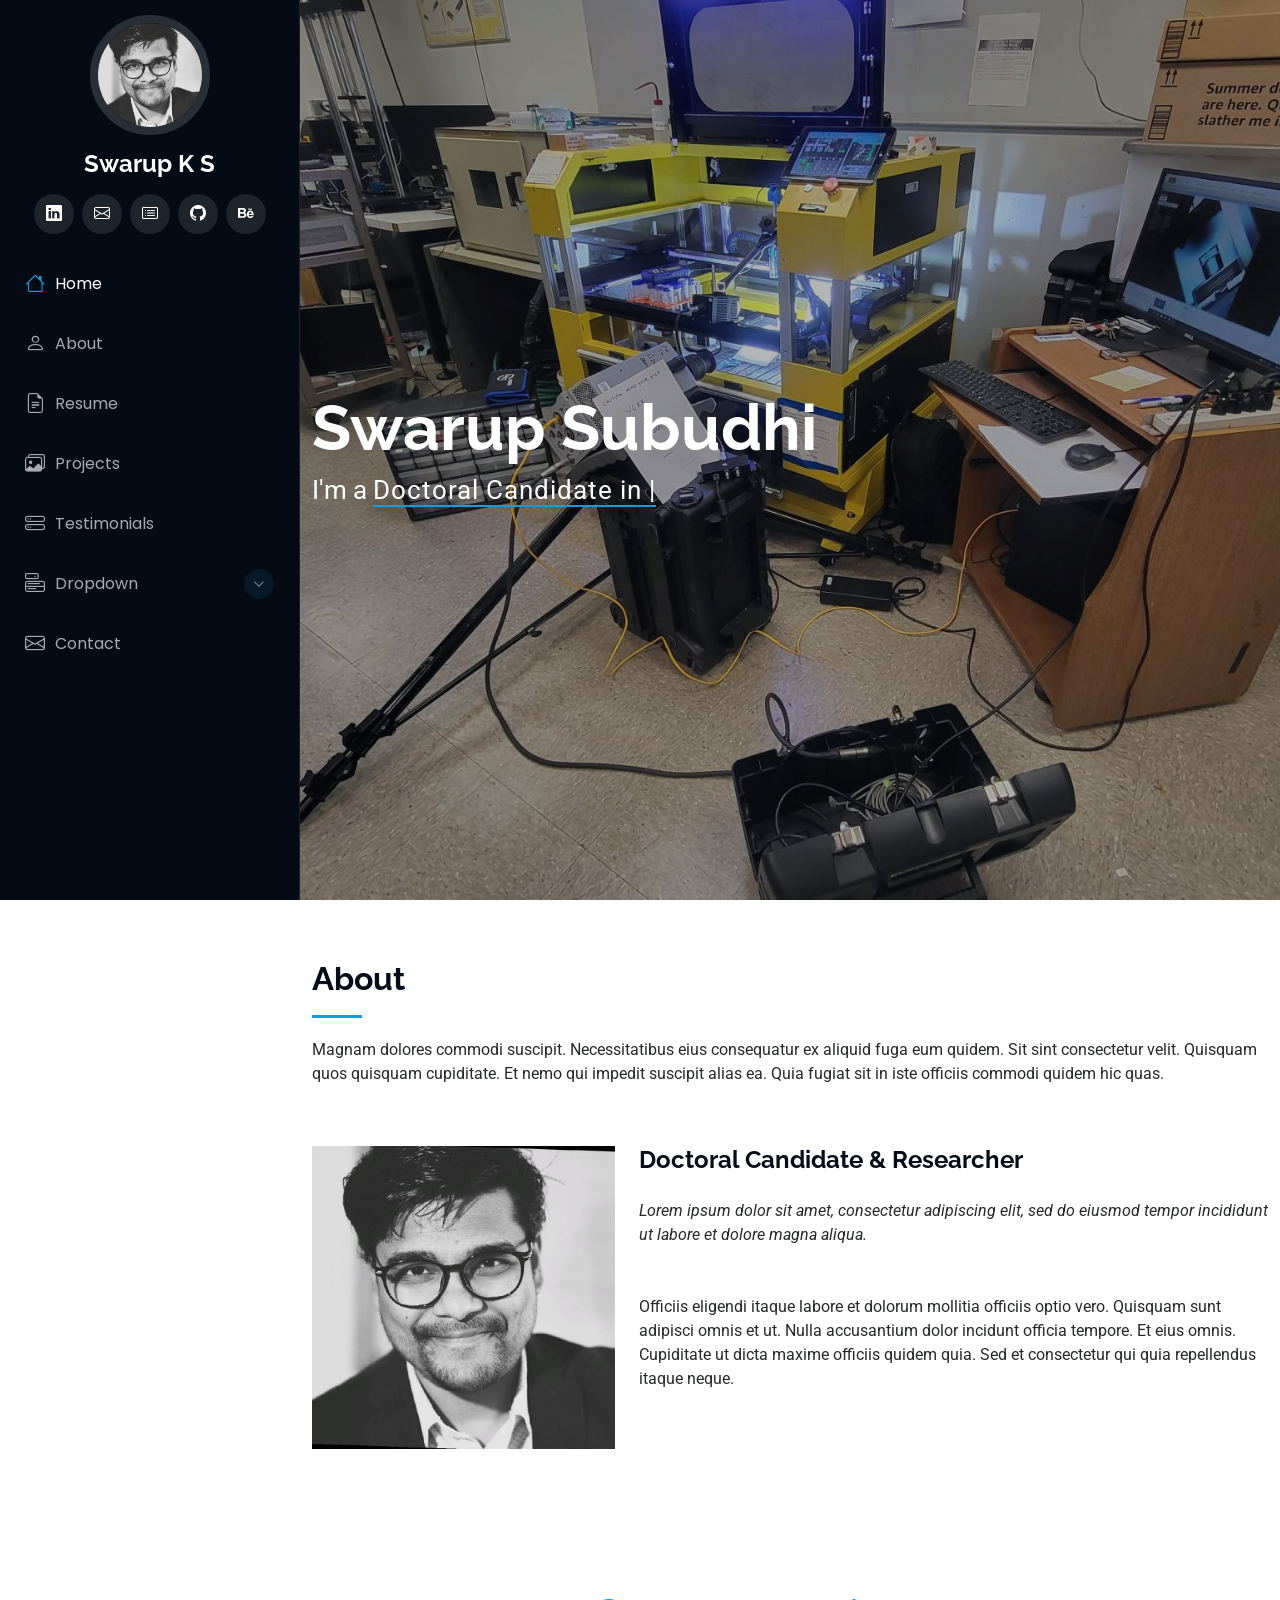
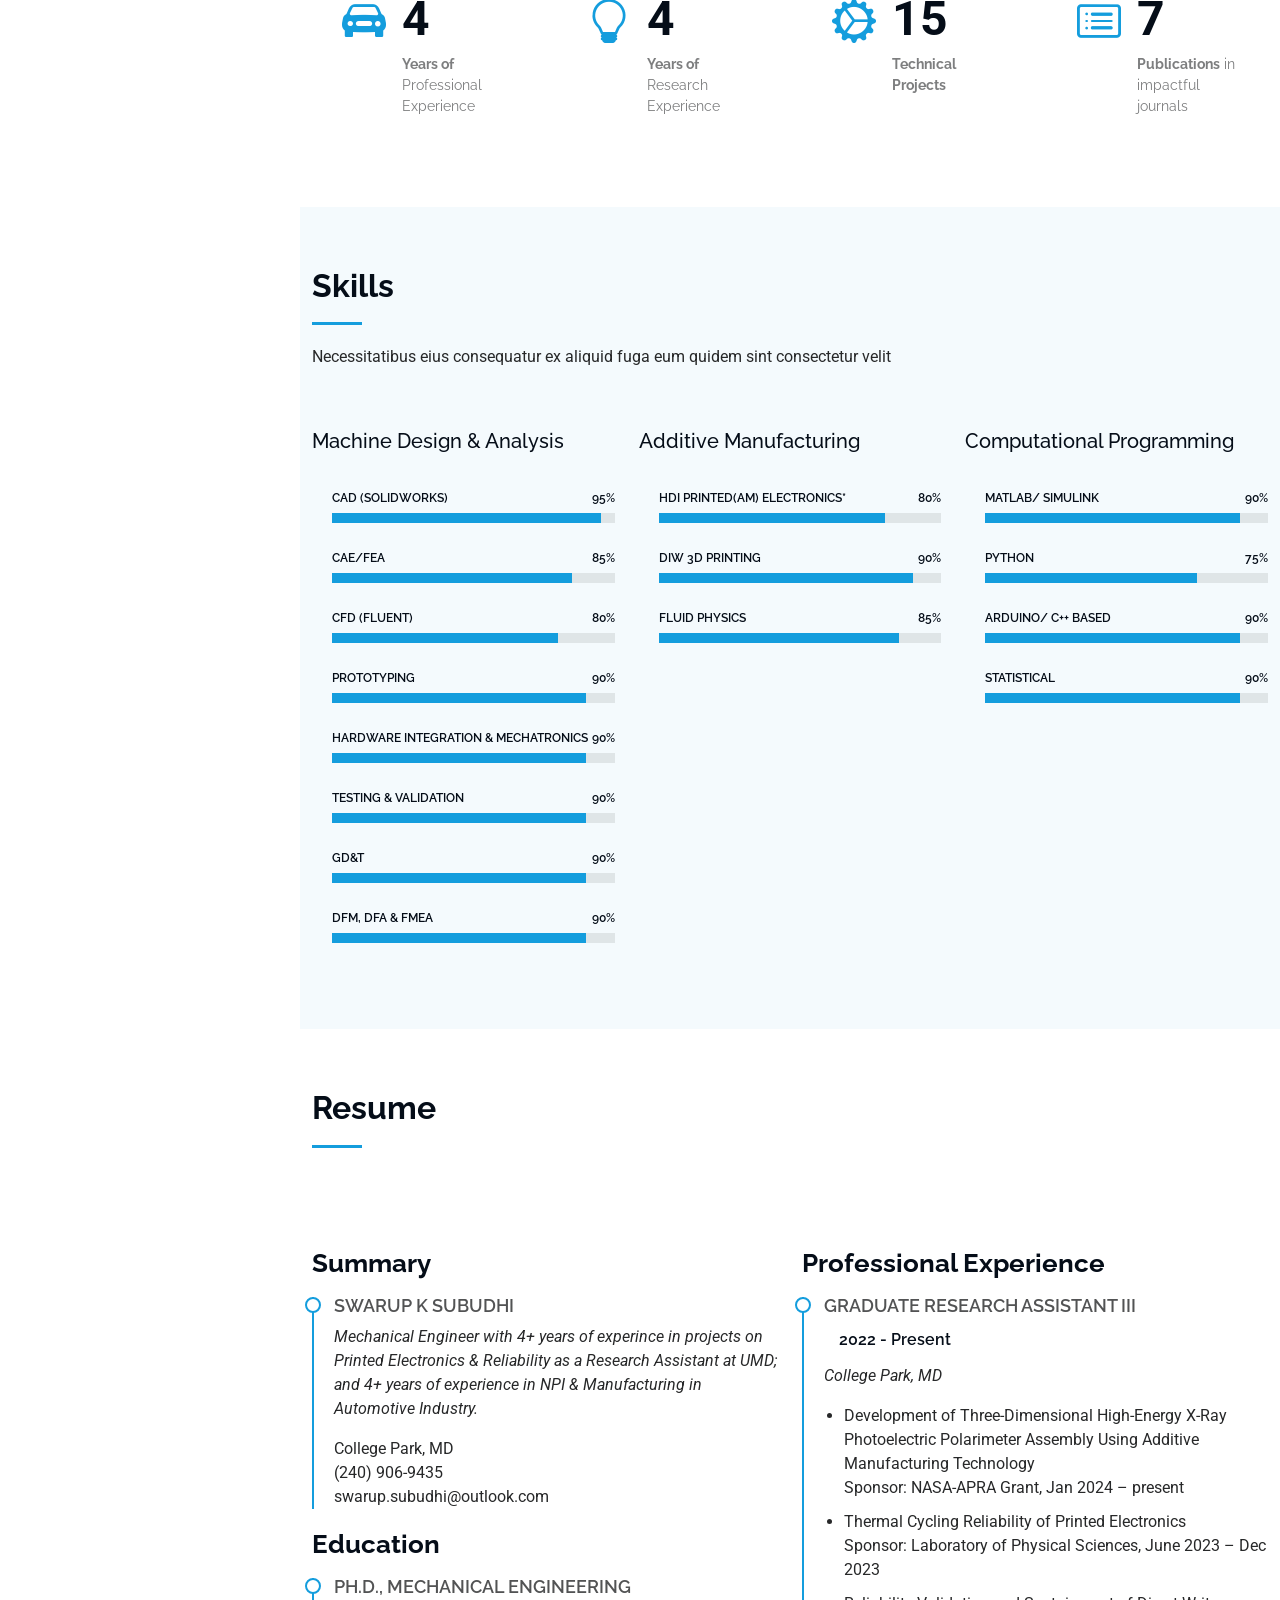
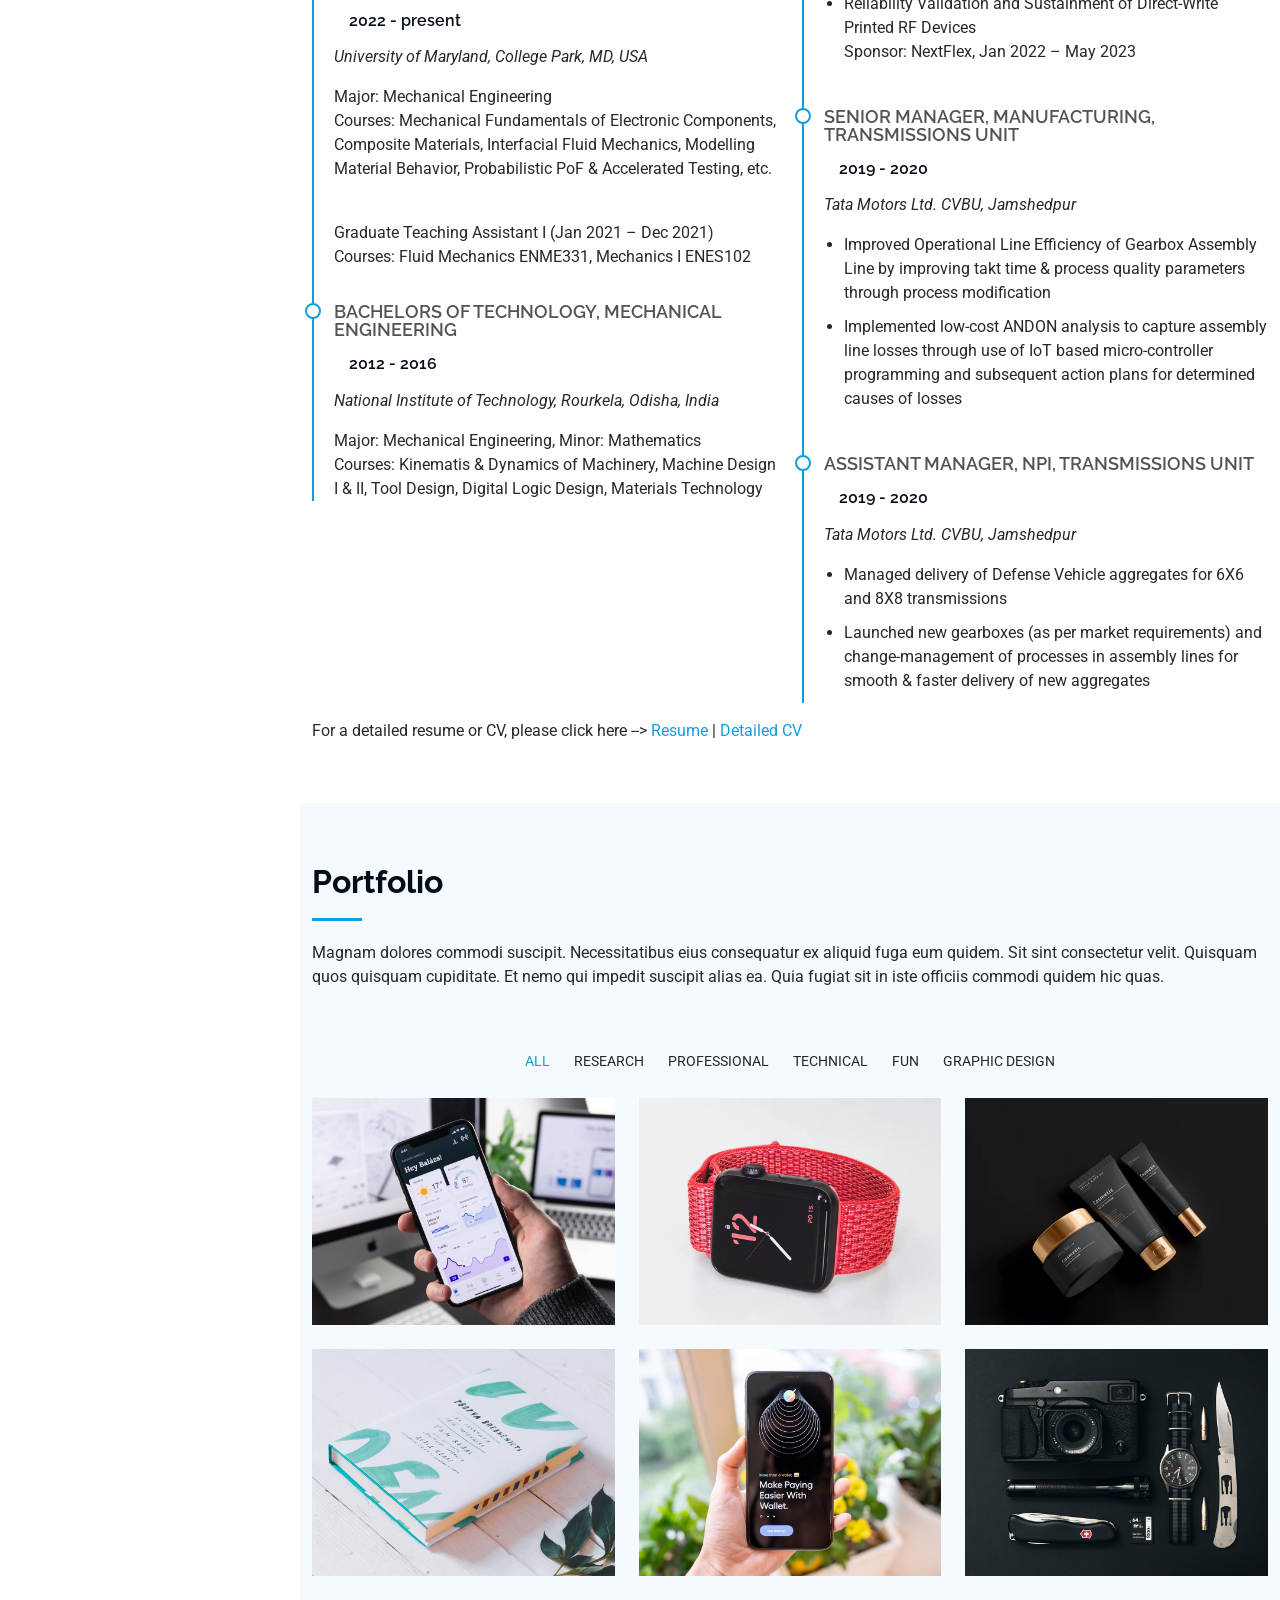
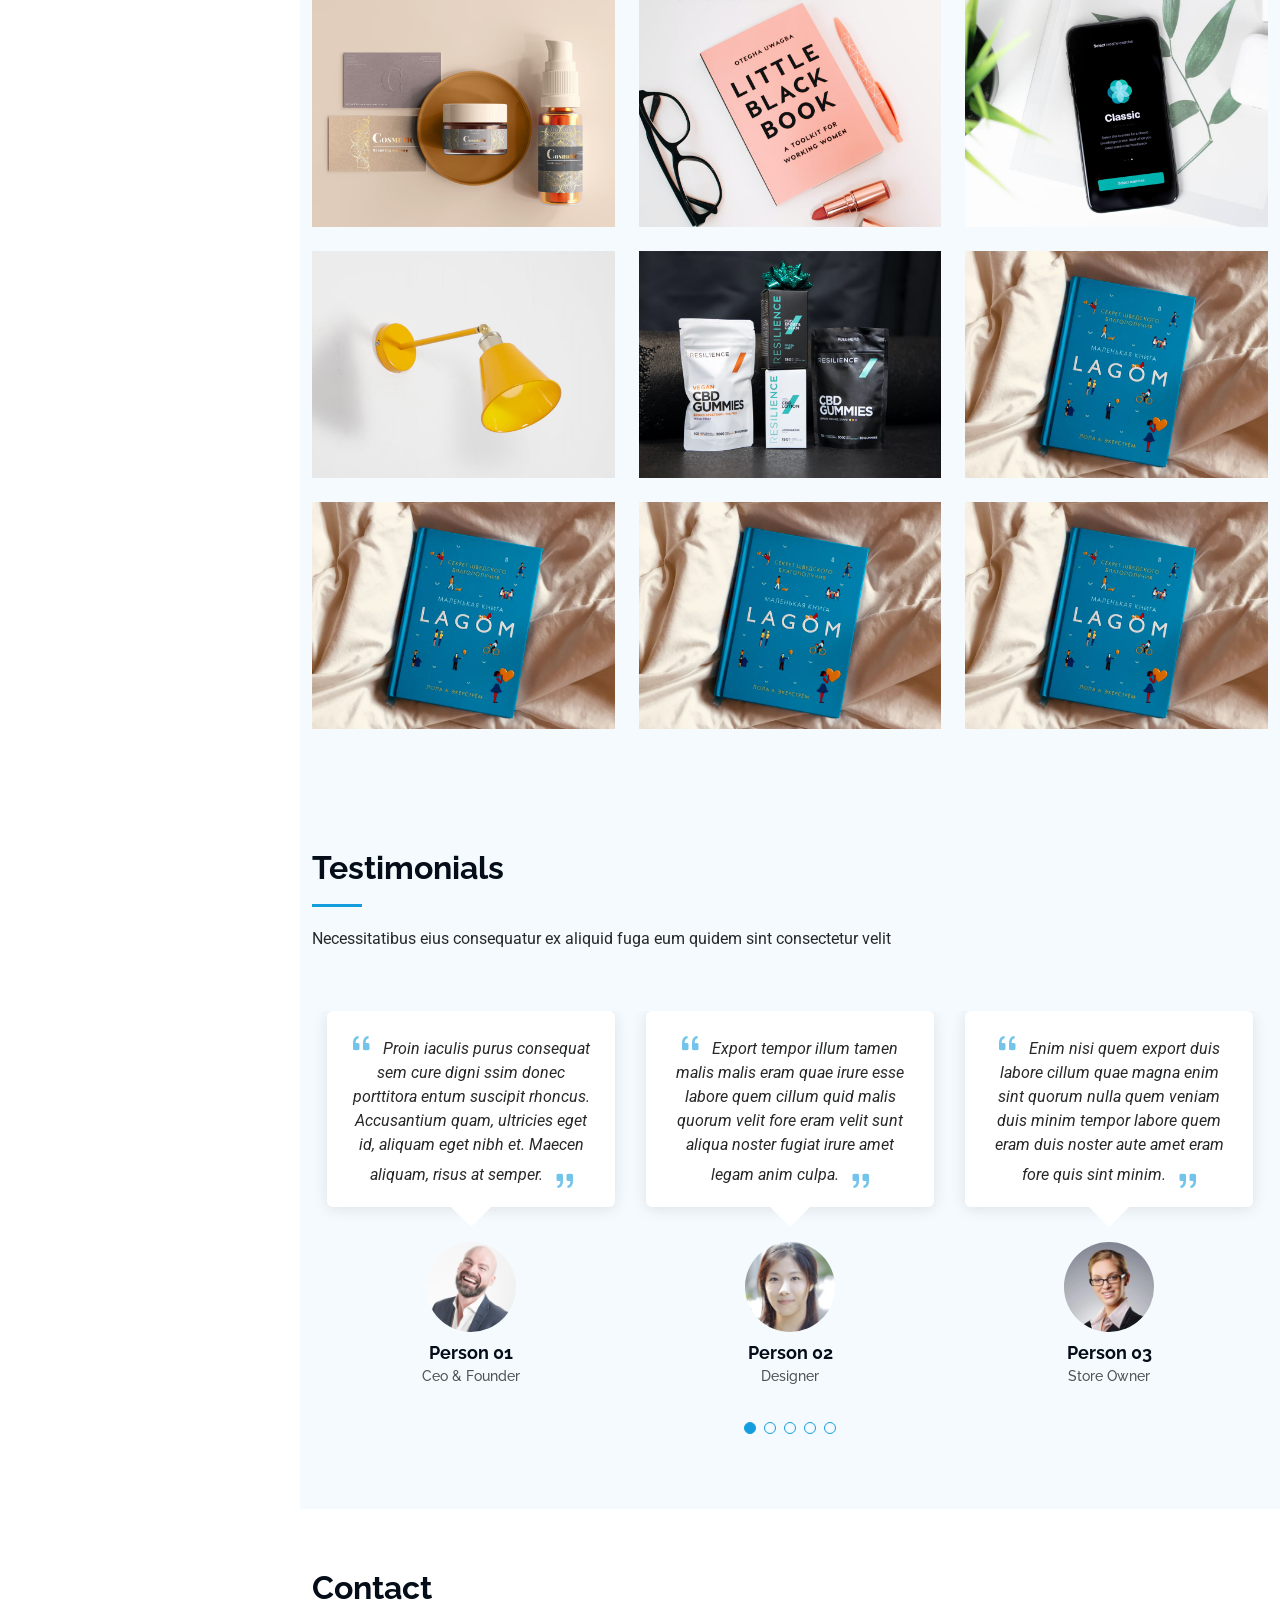
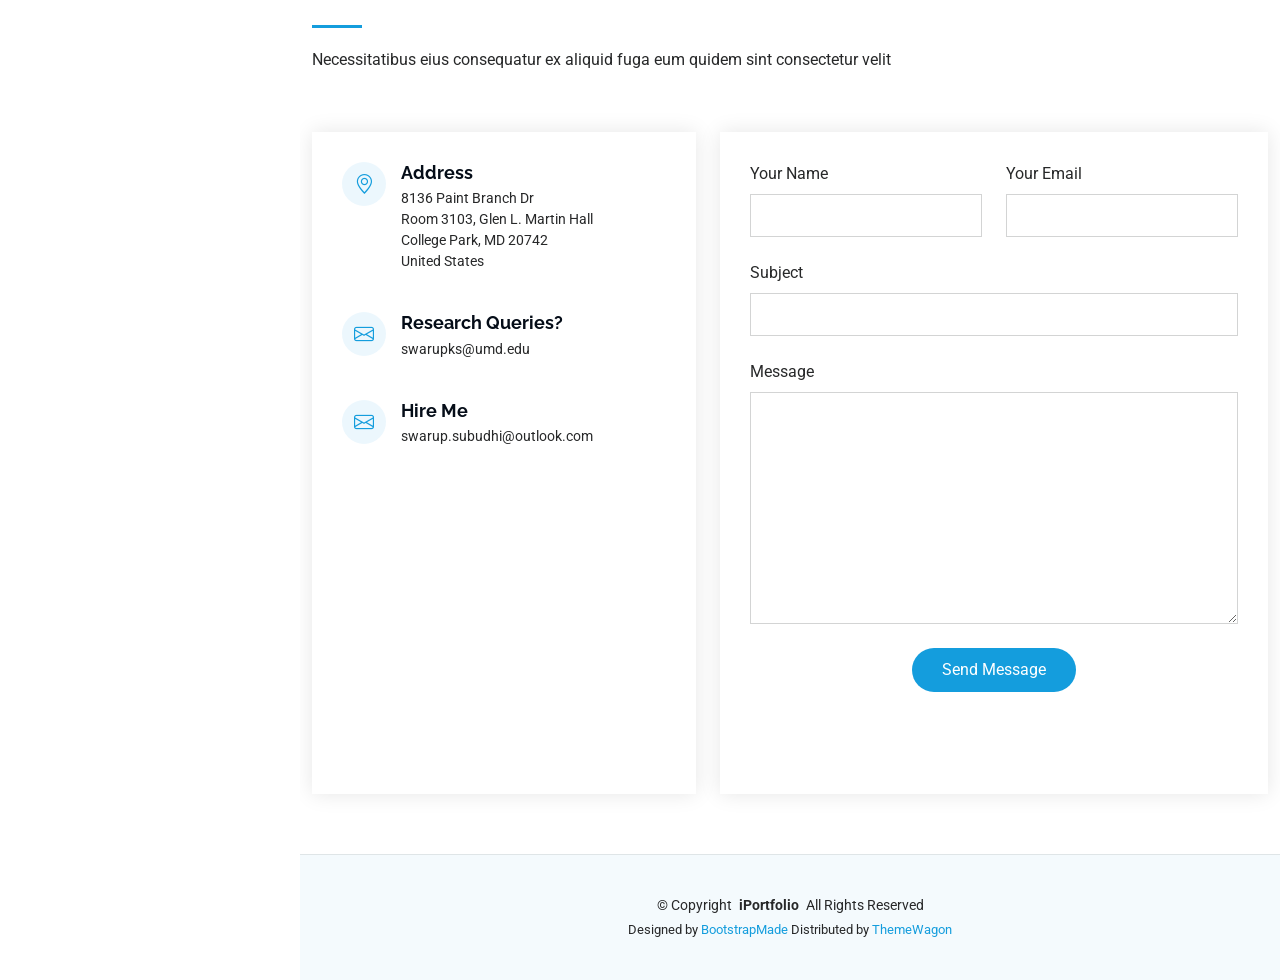
==== commit 7a5f36d5: "Update index.html Changed project details path to a directory projects in root" ====
--- a/index.html
+++ b/index.html
@@ -459,7 +459,7 @@
                   <h4>Machine Design</h4>
                   <p>Engine, Electric Go-Kart, etc.</p>
                   <a href="assets/img/portfolio/app-1.jpg" title="Branding 1" data-gallery="portfolio-gallery-app" class="glightbox preview-link"><i class="bi bi-zoom-in"></i></a>
-                  <a href="project-details-01.html" title="More Details" class="details-link"><i class="bi bi-link-45deg"></i></a>
+                  <a href="projects/project-details-01.html" title="More Details" class="details-link"><i class="bi bi-link-45deg"></i></a>
                 </div>
               </div>
             </div><!-- End Portfolio Item -->
@@ -471,7 +471,7 @@
                   <h4>Printed Electronics</h4>
                   <p>Additively Manufactured Electronics</p>
                   <a href="assets/img/portfolio/product-1.jpg" title="App 1" data-gallery="portfolio-gallery-product" class="glightbox preview-link"><i class="bi bi-zoom-in"></i></a>
-                  <a href="project-details-02.html" title="More Details" class="details-link"><i class="bi bi-link-45deg"></i></a>
+                  <a href="projects/project-details-02.html" title="More Details" class="details-link"><i class="bi bi-link-45deg"></i></a>
                 </div>
               </div>
             </div><!-- End Portfolio Item -->
@@ -483,7 +483,7 @@
                   <h4>Reliability Studies</h4>
                   <p>Reliability Analysis on various devices</p>
                   <a href="assets/img/portfolio/branding-1.jpg" title="App 2" data-gallery="portfolio-gallery-branding" class="glightbox preview-link"><i class="bi bi-zoom-in"></i></a>
-                  <a href="project-details-03.html" title="More Details" class="details-link"><i class="bi bi-link-45deg"></i></a>
+                  <a href="projects/project-details-03.html" title="More Details" class="details-link"><i class="bi bi-link-45deg"></i></a>
                 </div>
               </div>
             </div><!-- End Portfolio Item -->
@@ -495,7 +495,7 @@
                   <h4>Magnetic Drops</h4>
                   <p>Research on Magnetic Drops</p>
                   <a href="assets/img/portfolio/books-1.jpg" title="App 3" data-gallery="portfolio-gallery-book" class="glightbox preview-link"><i class="bi bi-zoom-in"></i></a>
-                  <a href="project-details-04.html" title="More Details" class="details-link"><i class="bi bi-link-45deg"></i></a>
+                  <a href="projects/project-details-04.html" title="More Details" class="details-link"><i class="bi bi-link-45deg"></i></a>
                 </div>
               </div>
             </div><!-- End Portfolio Item -->
@@ -507,7 +507,7 @@
                   <h4>Soft Magnetic Elastomers</h4>
                   <p>Research on Soft Magnetic Elastomers</p>
                   <a href="assets/img/portfolio/app-2.jpg" title="App 4" data-gallery="portfolio-gallery-app" class="glightbox preview-link"><i class="bi bi-zoom-in"></i></a>
-                  <a href="project-details-05.html" title="More Details" class="details-link"><i class="bi bi-link-45deg"></i></a>
+                  <a href="projects/project-details-05.html" title="More Details" class="details-link"><i class="bi bi-link-45deg"></i></a>
                 </div>
               </div>
             </div><!-- End Portfolio Item -->
@@ -519,7 +519,7 @@
                   <h4>Commercial Trucks</h4>
                   <p>Case Study on Hydraulic Tipping Kits</p>
                   <a href="assets/img/portfolio/product-2.jpg" title="Product 1" data-gallery="portfolio-gallery-product" class="glightbox preview-link"><i class="bi bi-zoom-in"></i></a>
-                  <a href="project-details-06.html" title="More Details" class="details-link"><i class="bi bi-link-45deg"></i></a>
+                  <a href="projects/project-details-06.html" title="More Details" class="details-link"><i class="bi bi-link-45deg"></i></a>
                 </div>
               </div>
             </div><!-- End Portfolio Item -->
@@ -531,7 +531,7 @@
                   <h4>Truck Gearbox</h4>
                   <p>Case Study on G1150</p>
                   <a href="assets/img/portfolio/branding-2.jpg" title="Product 2" data-gallery="portfolio-gallery-branding" class="glightbox preview-link"><i class="bi bi-zoom-in"></i></a>
-                  <a href="project-details-07.html" title="More Details" class="details-link"><i class="bi bi-link-45deg"></i></a>
+                  <a href="projects/project-details-07.html" title="More Details" class="details-link"><i class="bi bi-link-45deg"></i></a>
                 </div>
               </div>
             </div><!-- End Portfolio Item -->
@@ -543,7 +543,7 @@
                   <h4>Six Sigma</h4>
                   <p>Warranty Reduction on Gearbox Failures</p>
                   <a href="assets/img/portfolio/books-2.jpg" title="Product 3" data-gallery="portfolio-gallery-book" class="glightbox preview-link"><i class="bi bi-zoom-in"></i></a>
-                  <a href="project-details-08.html" title="More Details" class="details-link"><i class="bi bi-link-45deg"></i></a>
+                  <a href="projects/project-details-08.html" title="More Details" class="details-link"><i class="bi bi-link-45deg"></i></a>
                 </div>
               </div>
             </div><!-- End Portfolio Item -->
@@ -555,7 +555,7 @@
                   <h4>Assembly Line</h4>
                   <p>Line Efficiency Improvement</p>
                   <a href="assets/img/portfolio/app-3.jpg" title="Product 4" data-gallery="portfolio-gallery-app" class="glightbox preview-link"><i class="bi bi-zoom-in"></i></a>
-                  <a href="project-details-09.html" title="More Details" class="details-link"><i class="bi bi-link-45deg"></i></a>
+                  <a href="projects/project-details-09.html" title="More Details" class="details-link"><i class="bi bi-link-45deg"></i></a>
                 </div>
               </div>
             </div><!-- End Portfolio Item -->
@@ -567,7 +567,7 @@
                   <h4>Reconfigurable Systems</h4>
                   <p>Synthesis & Analysis</p>
                   <a href="assets/img/portfolio/product-3.jpg" title="Branding 1" data-gallery="portfolio-gallery-product" class="glightbox preview-link"><i class="bi bi-zoom-in"></i></a>
-                  <a href="project-details-10.html" title="More Details" class="details-link"><i class="bi bi-link-45deg"></i></a>
+                  <a href="projects/project-details-10.html" title="More Details" class="details-link"><i class="bi bi-link-45deg"></i></a>
                 </div>
               </div>
             </div><!-- End Portfolio Item -->
@@ -579,7 +579,7 @@
                   <h4>IC Engine</h4>
                   <p>Mathematical Modelling of Combustion</p>
                   <a href="assets/img/portfolio/branding-3.jpg" title="Branding 2" data-gallery="portfolio-gallery-branding" class="glightbox preview-link"><i class="bi bi-zoom-in"></i></a>
-                  <a href="project-details-11.html" title="More Details" class="details-link"><i class="bi bi-link-45deg"></i></a>
+                  <a href="projects/project-details-11.html" title="More Details" class="details-link"><i class="bi bi-link-45deg"></i></a>
                 </div>
               </div>
             </div><!-- End Portfolio Item -->
@@ -591,7 +591,7 @@
                   <h4>Machining Tech</h4>
                   <p>Optimization of EDM MRR</p>
                   <a href="assets/img/portfolio/books-3.jpg" title="App 5" data-gallery="portfolio-gallery-book" class="glightbox preview-link"><i class="bi bi-zoom-in"></i></a>
-                  <a href="project-details-12.html" title="More Details" class="details-link"><i class="bi bi-link-45deg"></i></a>
+                  <a href="projects/project-details-12.html" title="More Details" class="details-link"><i class="bi bi-link-45deg"></i></a>
                 </div>
               </div>
             </div><!-- End Portfolio Item -->
@@ -603,7 +603,7 @@
                   <h4>Technical</h4>
                   <p>A technical project</p>
                   <a href="assets/img/portfolio/books-3.jpg" title="Branding 3" data-gallery="portfolio-gallery-book" class="glightbox preview-link"><i class="bi bi-zoom-in"></i></a>
-                  <a href="project-details-13.html" title="More Details" class="details-link"><i class="bi bi-link-45deg"></i></a>
+                  <a href="projects/project-details-13.html" title="More Details" class="details-link"><i class="bi bi-link-45deg"></i></a>
                 </div>
               </div>
             </div><!-- End Portfolio Item -->
@@ -615,7 +615,7 @@
                   <h4>Fun 1</h4>
                   <p>Lorem ipsum, dolor sit amet consectetur</p>
                   <a href="assets/img/portfolio/books-3.jpg" title="Books 1" data-gallery="portfolio-gallery-book" class="glightbox preview-link"><i class="bi bi-zoom-in"></i></a>
-                  <a href="project-details-14.htmll" title="More Details" class="details-link"><i class="bi bi-link-45deg"></i></a>
+                  <a href="projects/project-details-14.htmll" title="More Details" class="details-link"><i class="bi bi-link-45deg"></i></a>
                 </div>
               </div>
             </div><!-- End Portfolio Item -->
@@ -627,7 +627,7 @@
                   <h4>Fun 2</h4>
                   <p>Lorem ipsum, dolor sit amet consectetur</p>
                   <a href="assets/img/portfolio/books-3.jpg" title="Books 2" data-gallery="portfolio-gallery-book" class="glightbox preview-link"><i class="bi bi-zoom-in"></i></a>
-                  <a href="project-details-15.html" title="More Details" class="details-link"><i class="bi bi-link-45deg"></i></a>
+                  <a href="projects/project-details-15.html" title="More Details" class="details-link"><i class="bi bi-link-45deg"></i></a>
                 </div>
               </div>
             </div><!-- End Portfolio Item -->
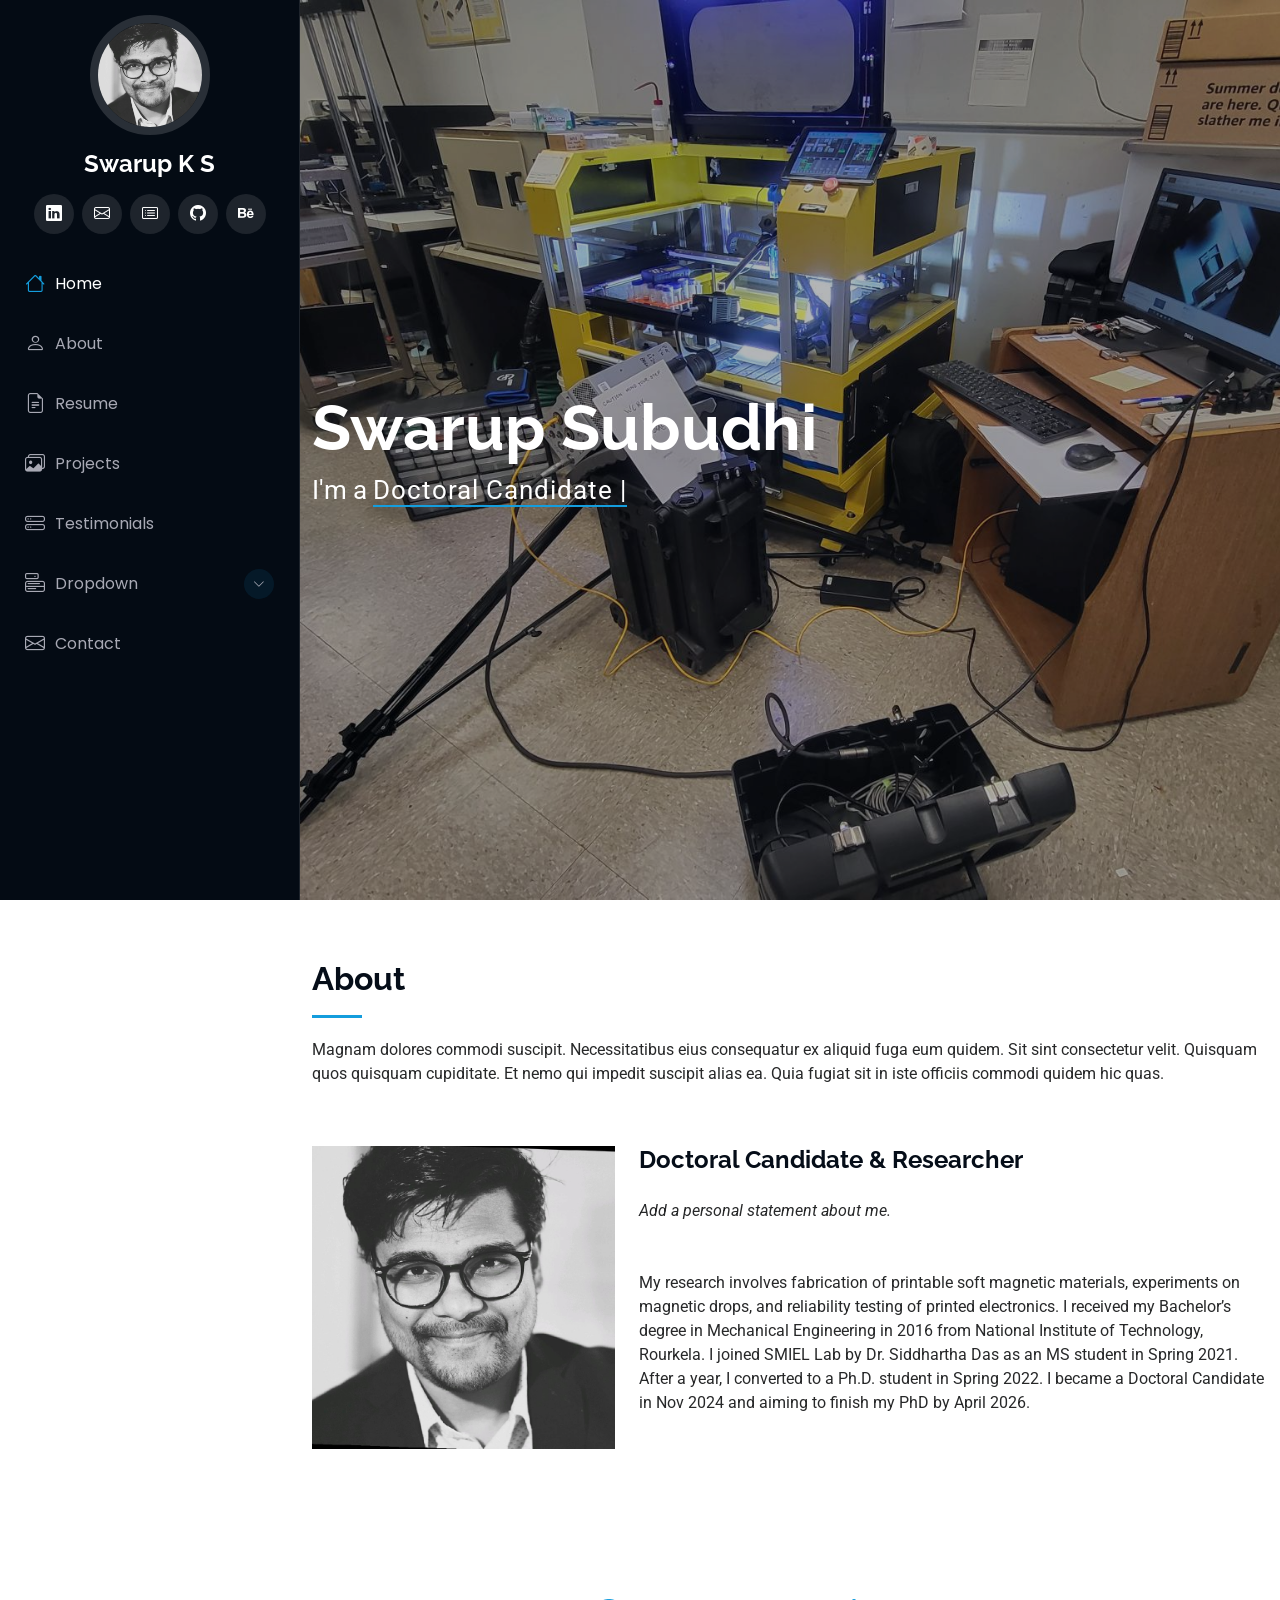
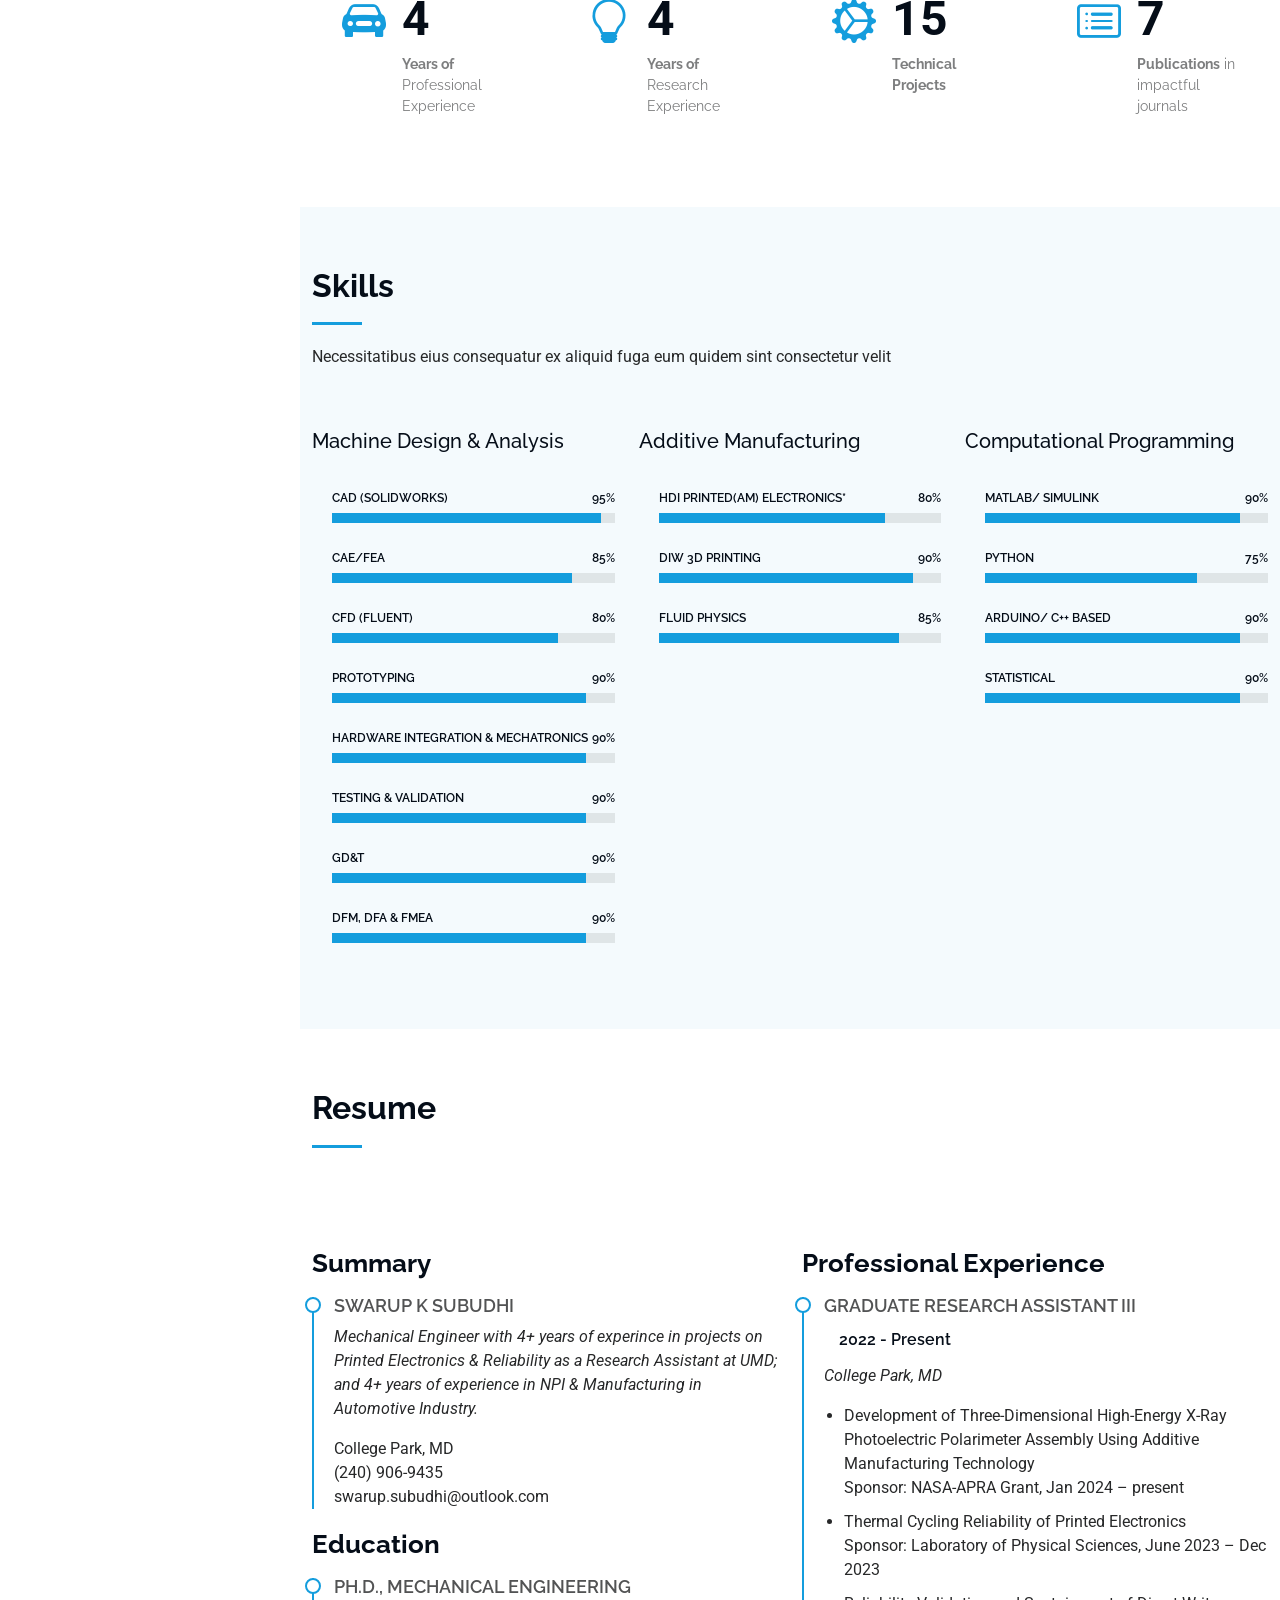
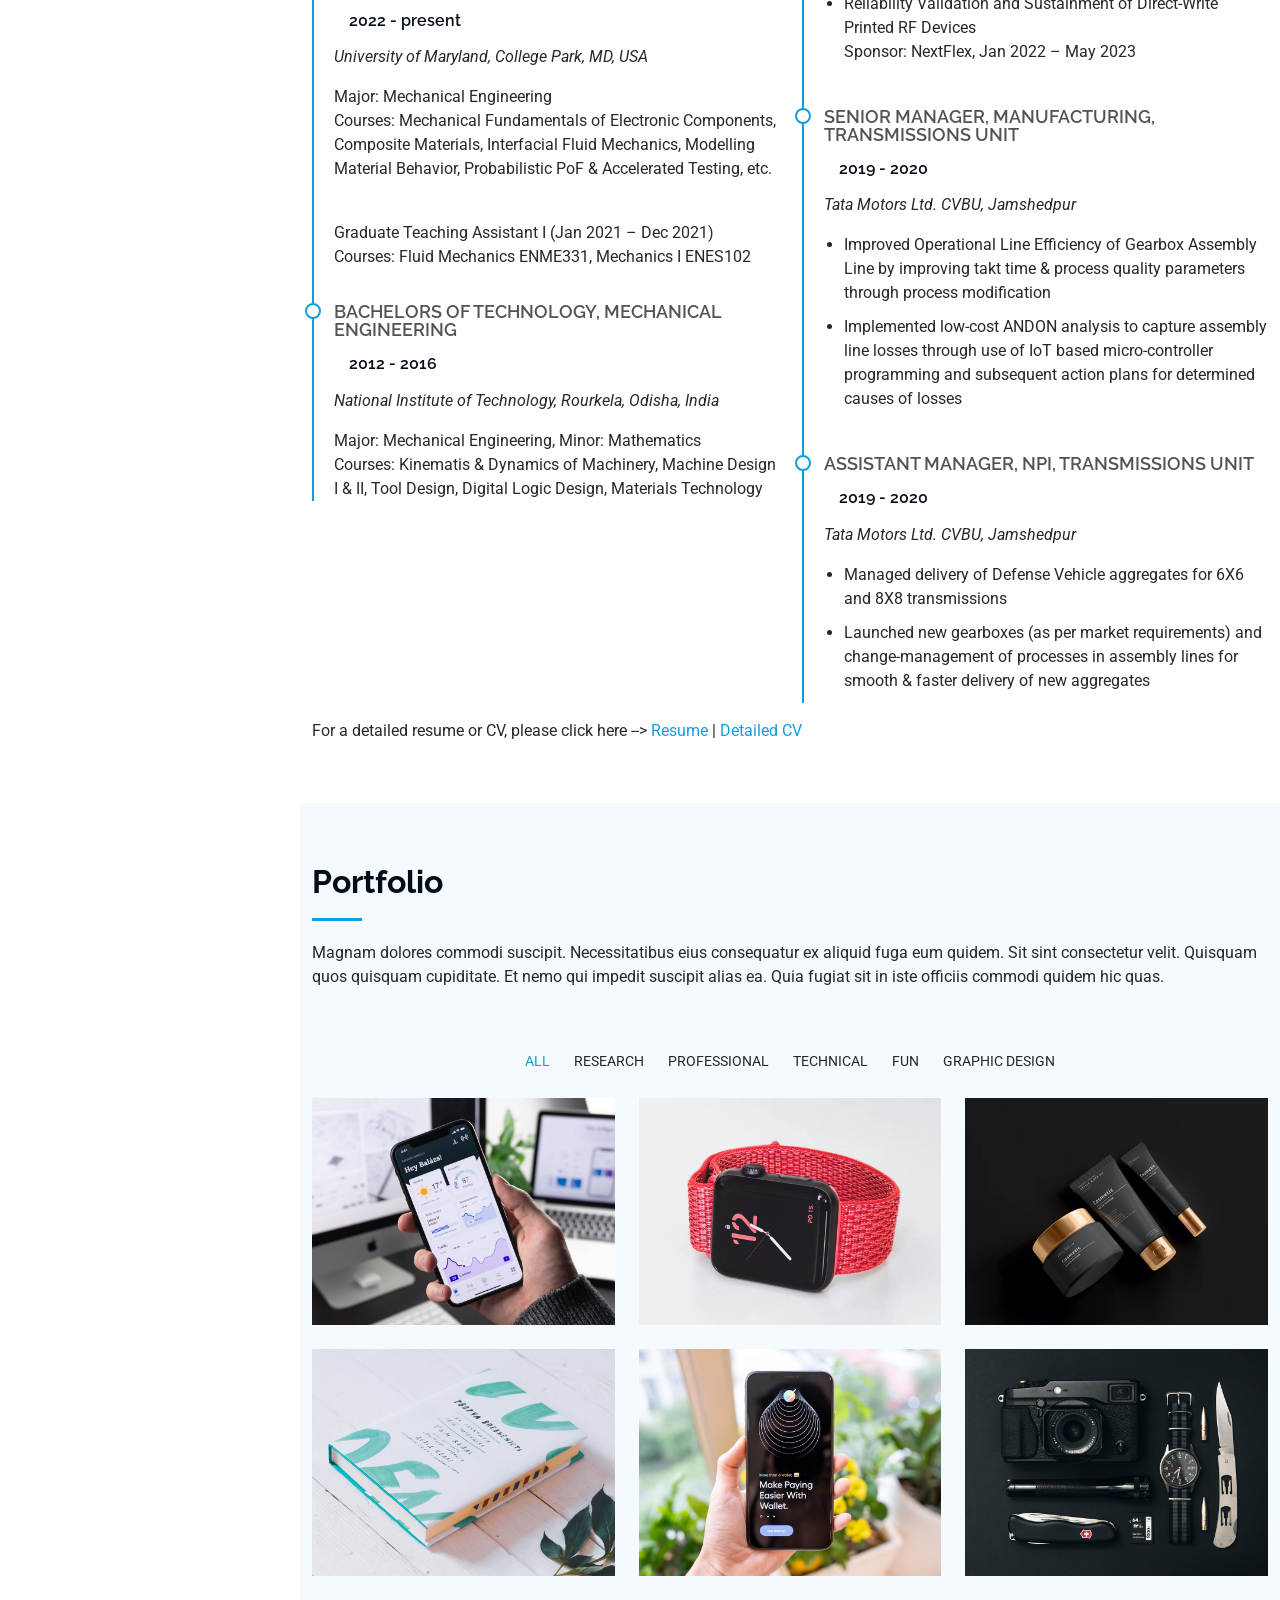
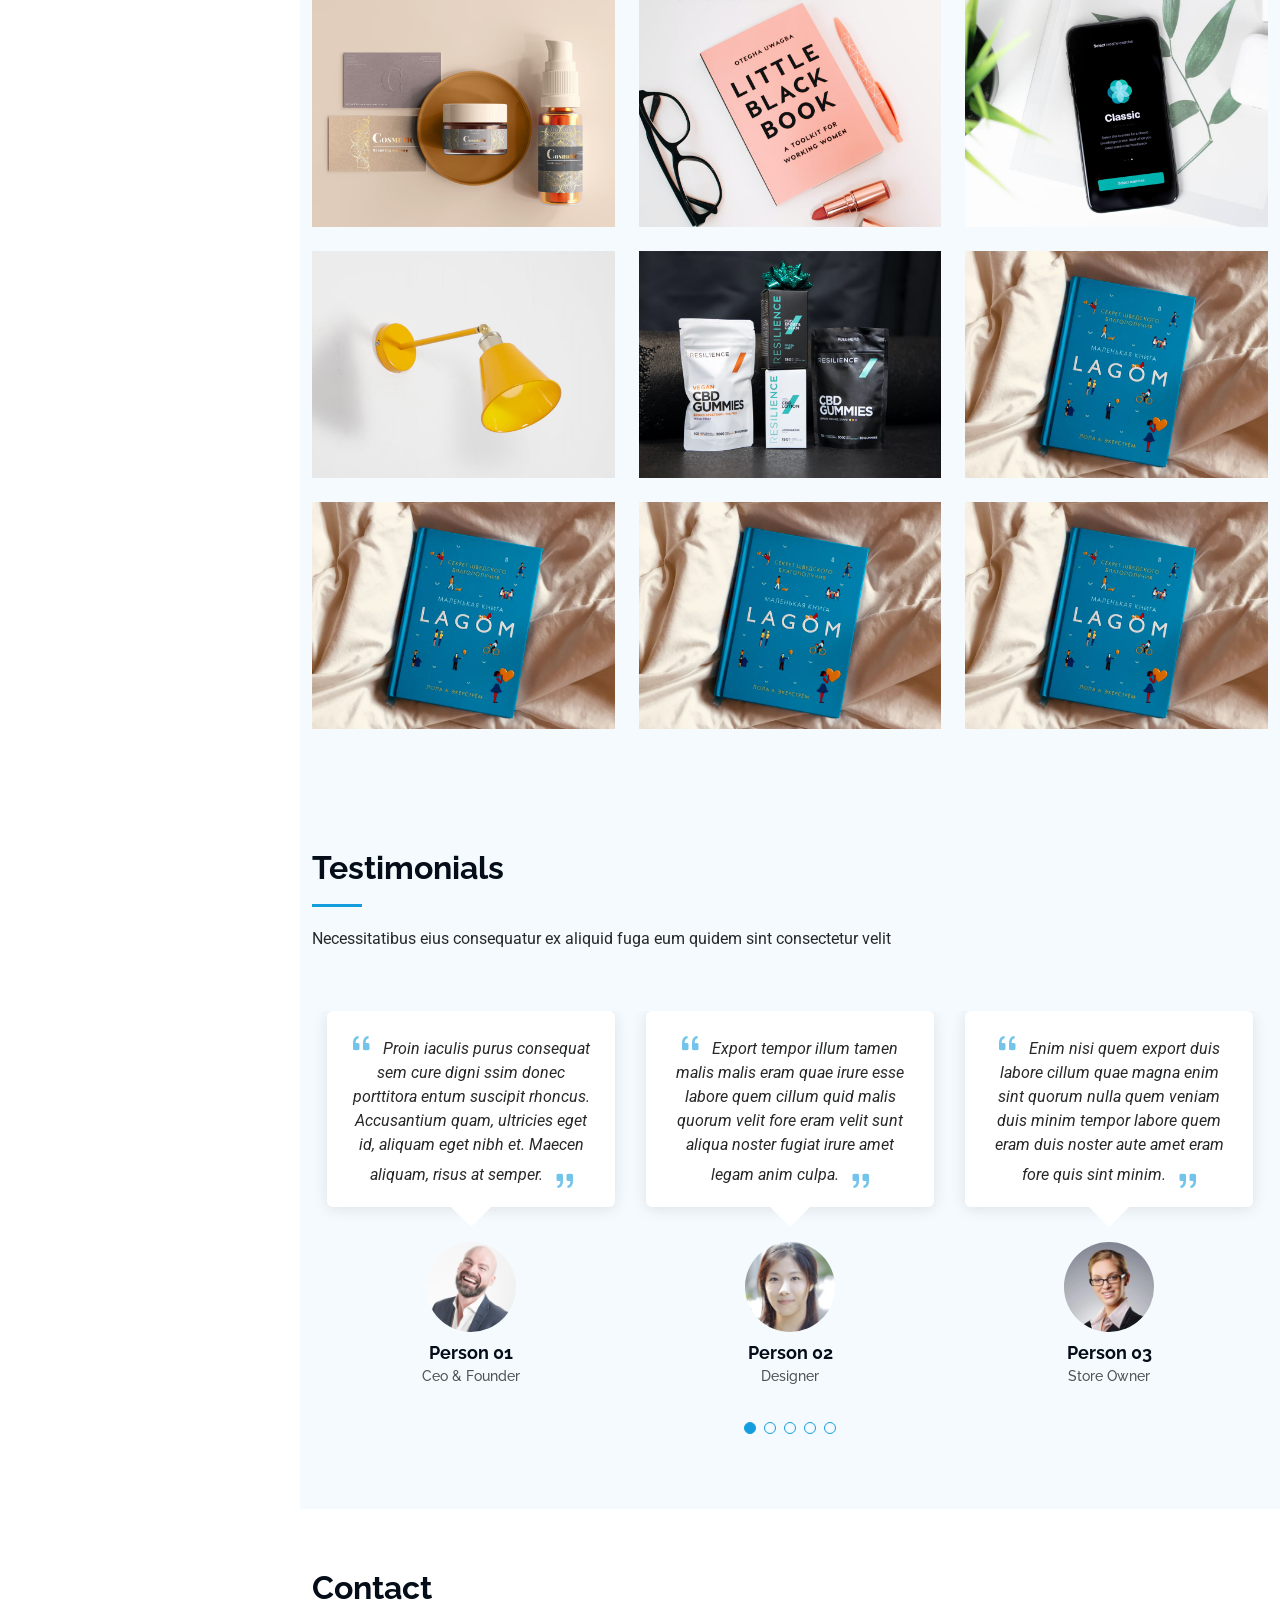
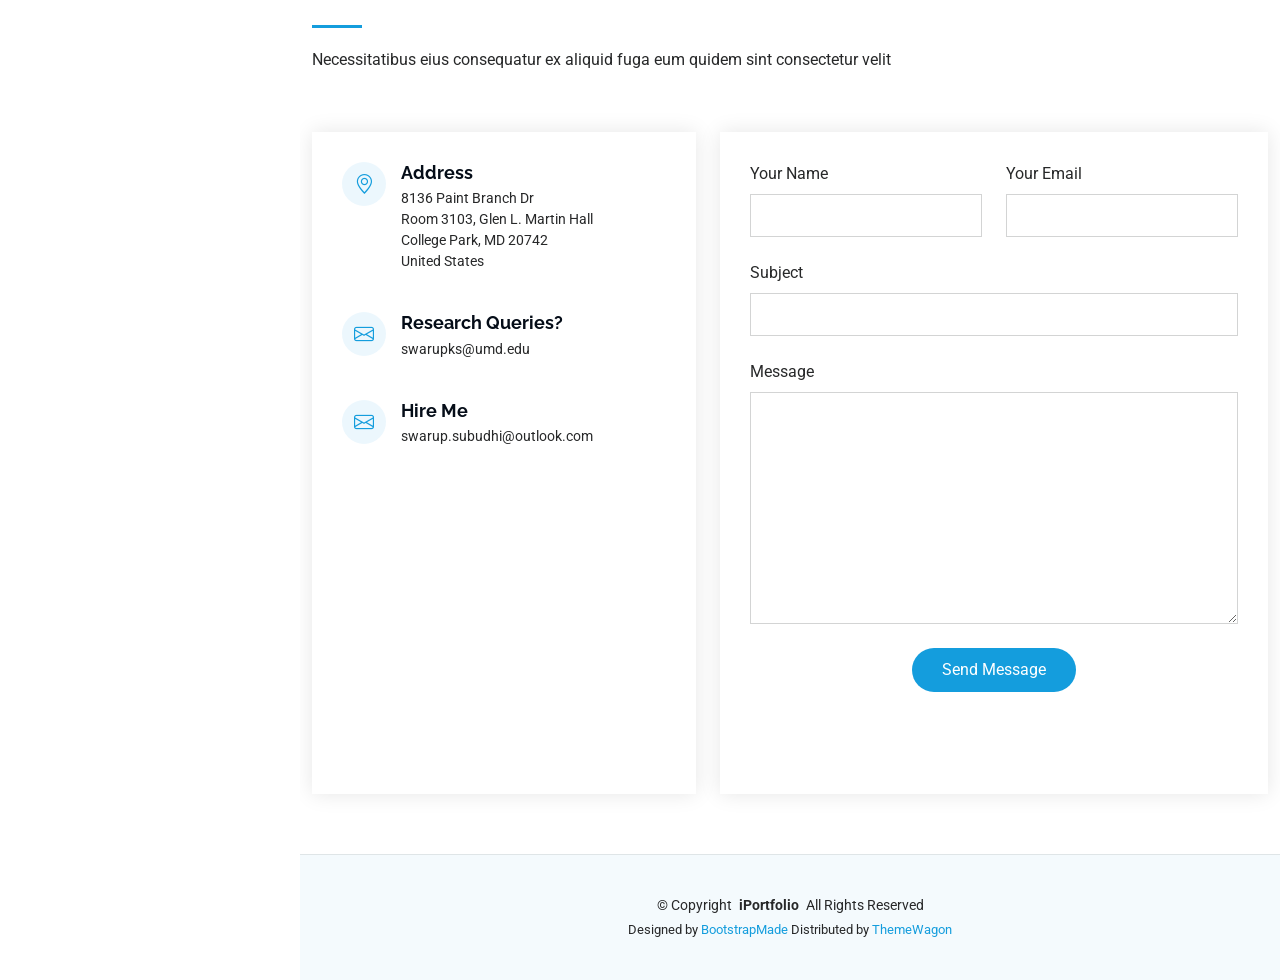
==== commit 6aff0413: "Update index.html" ====
--- a/index.html
+++ b/index.html
@@ -126,8 +126,7 @@
           <div class="col-lg-8 content">
             <h2>Doctoral Candidate & Researcher</h2>
             <p class="fst-italic py-3">
-              Lorem ipsum dolor sit amet, consectetur adipiscing elit, sed do eiusmod tempor incididunt ut labore et dolore
-              magna aliqua.
+              Add a personal statement about me. 
             </p>
             <div class="row">
               <!--<div class="col-lg-6">
@@ -148,8 +147,7 @@
               </div>-->
             </div>
             <p class="py-3">
-              Officiis eligendi itaque labore et dolorum mollitia officiis optio vero. Quisquam sunt adipisci omnis et ut. Nulla accusantium dolor incidunt officia tempore. Et eius omnis.
-              Cupiditate ut dicta maxime officiis quidem quia. Sed et consectetur qui quia repellendus itaque neque.
+              My research involves fabrication of printable soft magnetic materials, experiments on magnetic drops, and reliability testing of printed electronics. I received my Bachelor’s degree in Mechanical Engineering in 2016 from National Institute of Technology, Rourkela. I joined SMIEL Lab by Dr. Siddhartha Das as an MS student in Spring 2021. After a year, I converted to a Ph.D. student in Spring 2022. I became a Doctoral Candidate in Nov 2024 and aiming to finish my PhD by April 2026.
             </p>
           </div>
         </div>
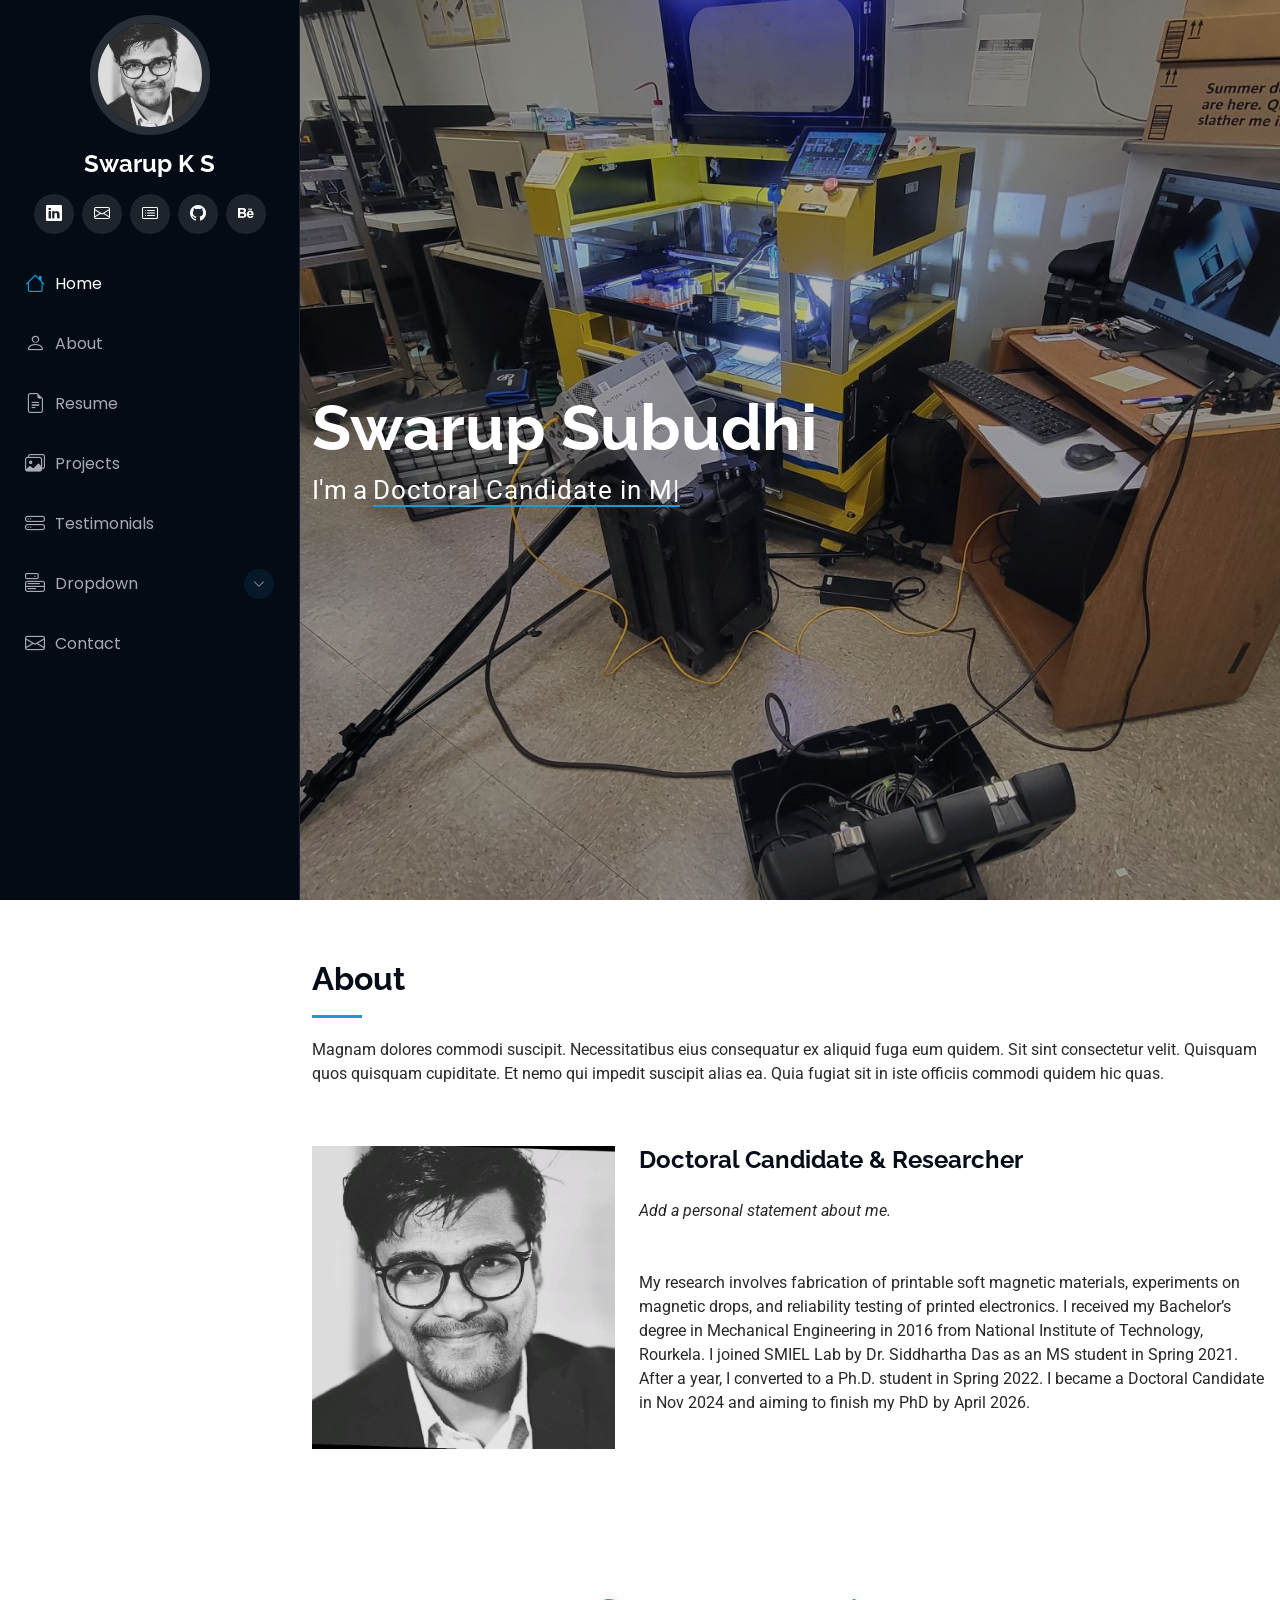
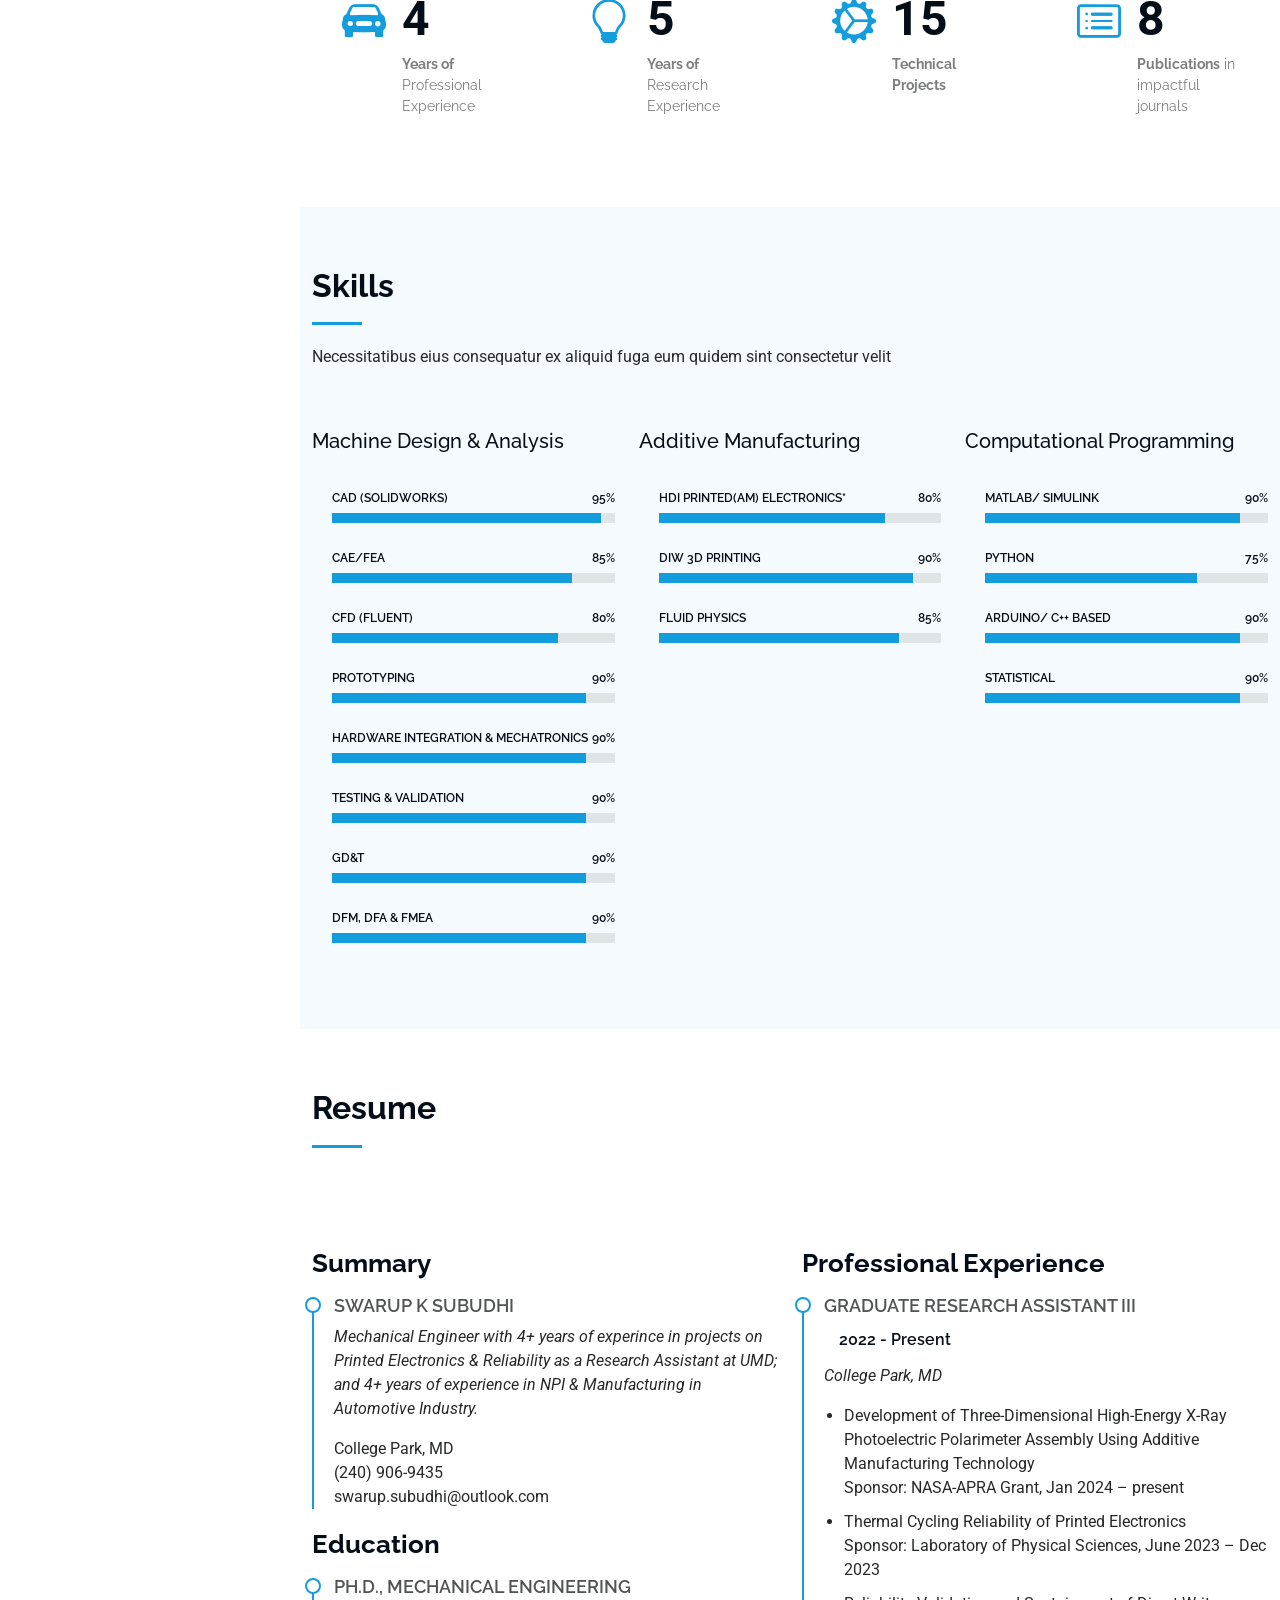
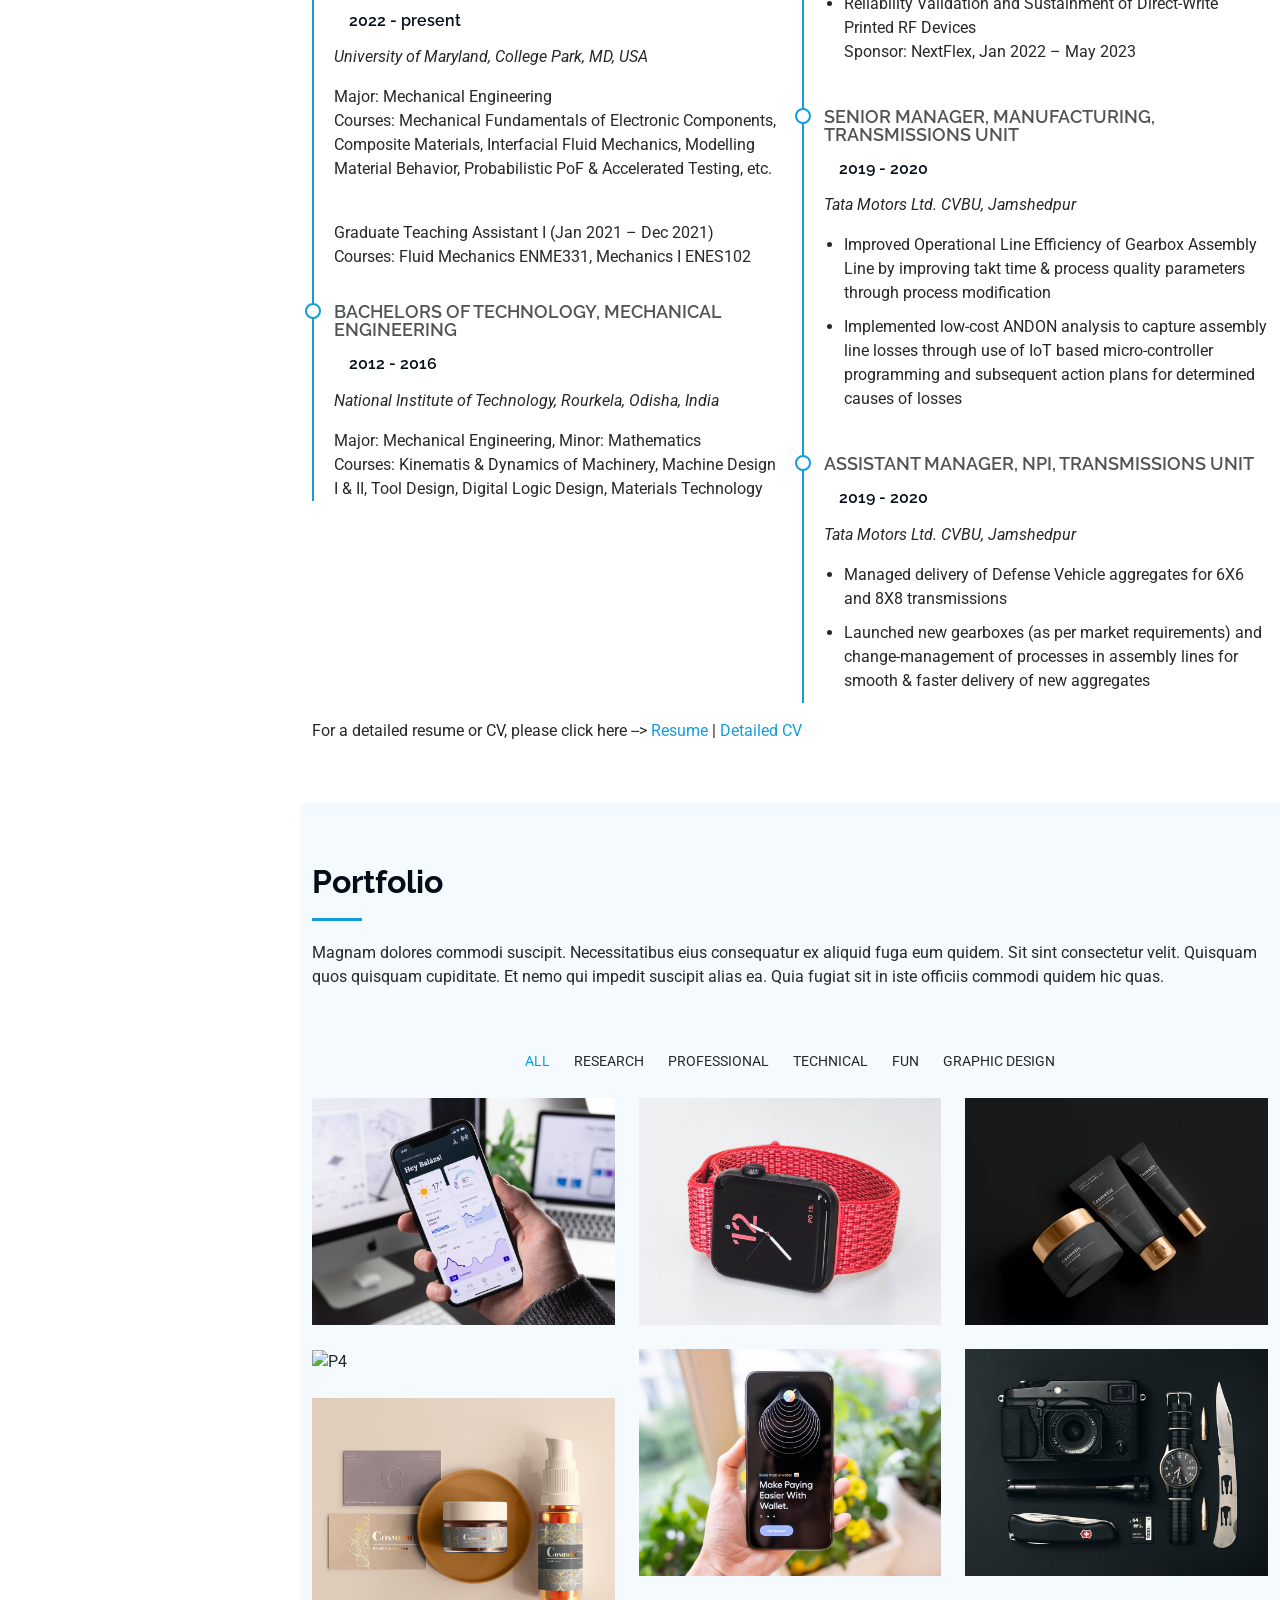
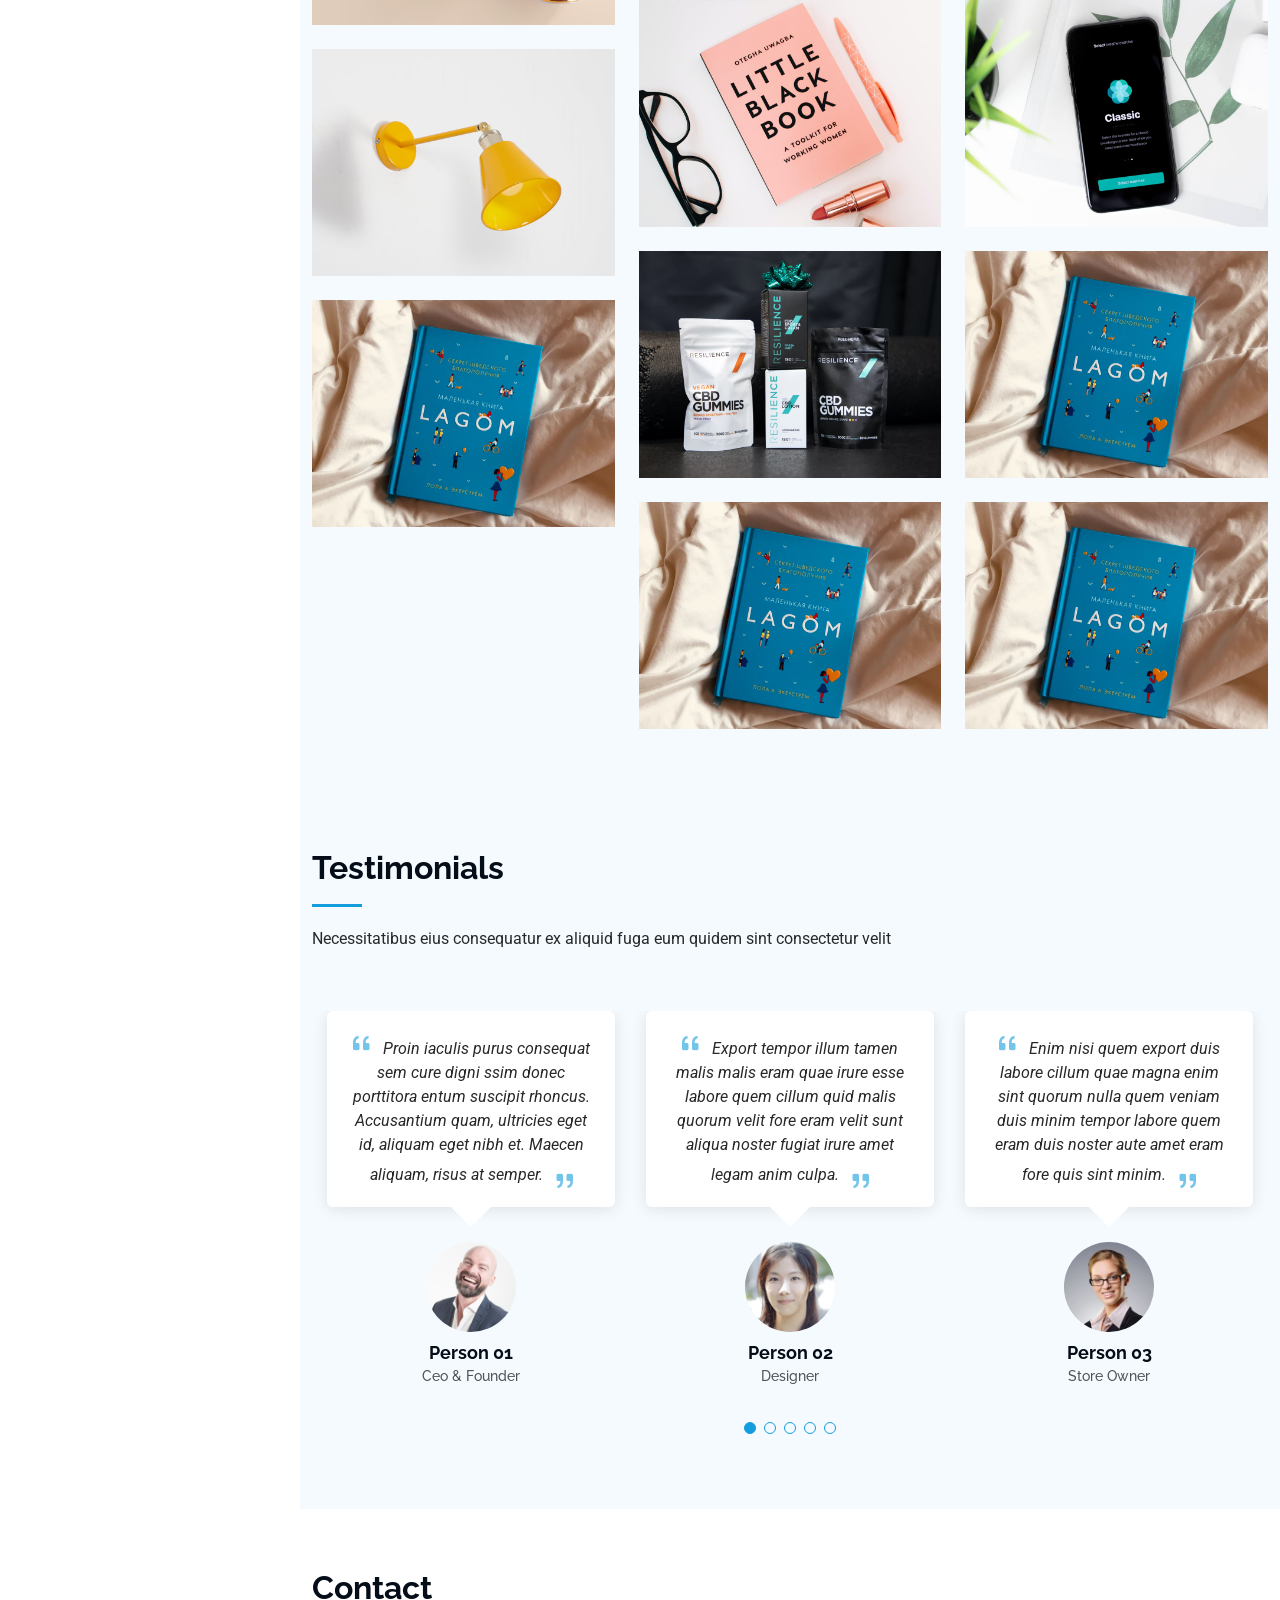
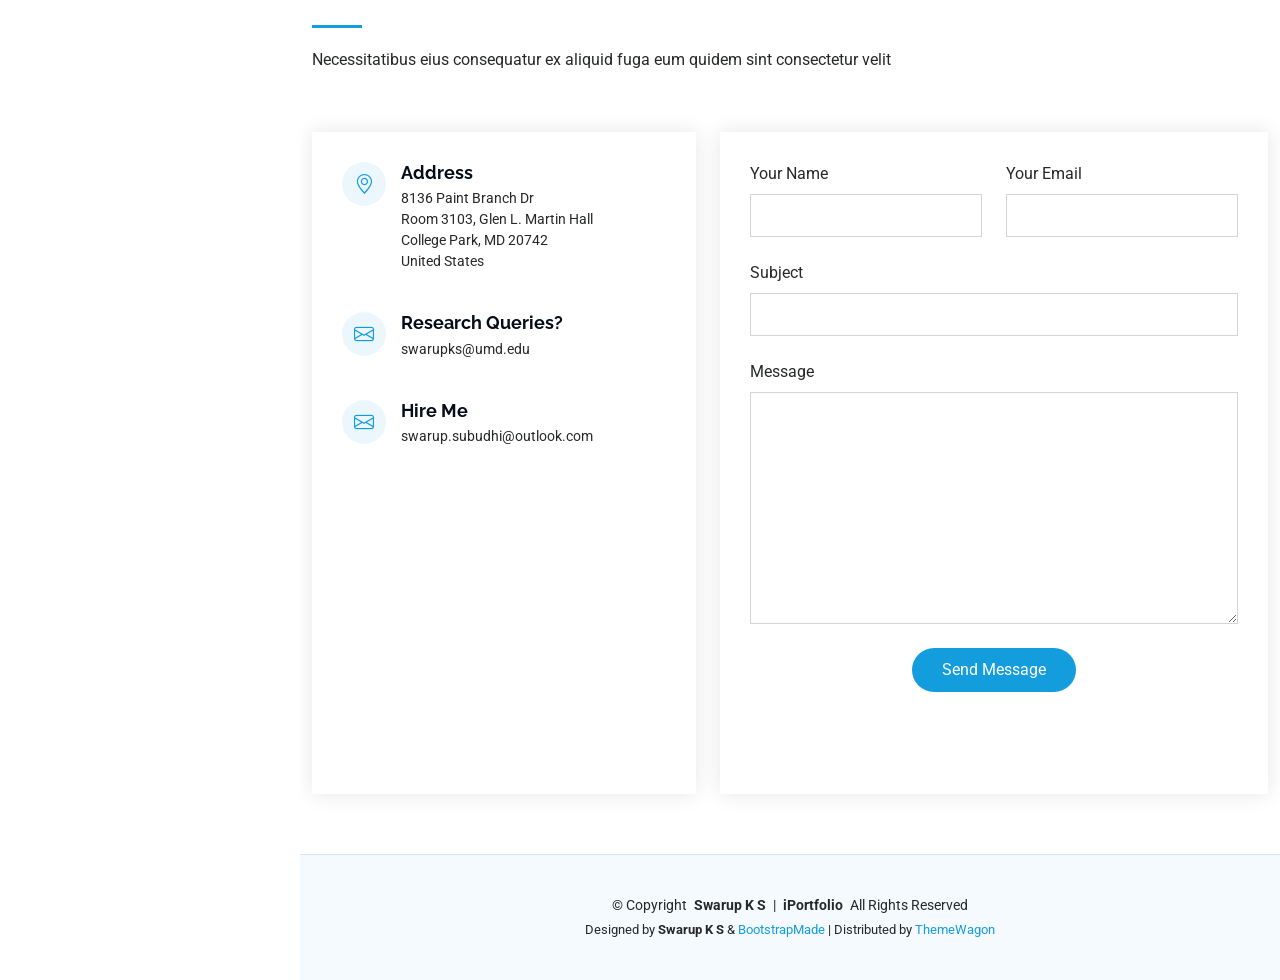
==== commit ee332c02: "Update index.html" ====
--- a/index.html
+++ b/index.html
@@ -174,7 +174,7 @@
           <div class="col-lg-3 col-md-6">
             <div class="stats-item">
               <i class="bi bi-lightbulb"></i>
-              <span data-purecounter-start="0" data-purecounter-end="4" data-purecounter-duration="1" class="purecounter"></span>
+              <span data-purecounter-start="0" data-purecounter-end="5" data-purecounter-duration="1" class="purecounter"></span>
               <p><strong>Years of</strong> <span>Research Experience</span></p>
             </div>
           </div><!-- End Stats Item -->
@@ -190,7 +190,7 @@
           <div class="col-lg-3 col-md-6">
             <div class="stats-item">
               <i class="bi bi-card-list"></i>
-              <span data-purecounter-start="0" data-purecounter-end="7" data-purecounter-duration="1" class="purecounter"></span>
+              <span data-purecounter-start="0" data-purecounter-end="8" data-purecounter-duration="1" class="purecounter"></span>
               <p><strong>Publications</strong> <span>in impactful journals</span></p>
             </div>
           </div><!-- End Stats Item -->
@@ -488,11 +488,11 @@
 
             <div class="col-lg-4 col-md-6 portfolio-item isotope-item filter-app">
               <div class="portfolio-content h-100">
-                <img src="assets/img/portfolio/books-1.jpg" class="img-fluid" alt="P4">
+                <img src="assets/img/portfolio/pd-4-img-.jpg" class="img-fluid" alt="P4">
                 <div class="portfolio-info">
                   <h4>Magnetic Drops</h4>
                   <p>Research on Magnetic Drops</p>
-                  <a href="assets/img/portfolio/books-1.jpg" title="App 3" data-gallery="portfolio-gallery-book" class="glightbox preview-link"><i class="bi bi-zoom-in"></i></a>
+                  <a href="assets/img/portfolio/pd-4-img-4.jpg" title="App 3" data-gallery="portfolio-gallery-book" class="glightbox preview-link"><i class="bi bi-zoom-in"></i></a>
                   <a href="projects/project-details-04.html" title="More Details" class="details-link"><i class="bi bi-link-45deg"></i></a>
                 </div>
               </div>
@@ -843,14 +843,14 @@
 
     <div class="container">
       <div class="copyright text-center ">
-        <p>© <span>Copyright</span> <strong class="px-1 sitename">iPortfolio</strong> <span>All Rights Reserved</span></p>
+        <p>© <span>Copyright</span> <strong class="px-1 sitename">Swarup K S</strong> | <strong class="px-1 sitename">iPortfolio</strong> <span>All Rights Reserved</span></p>
       </div>
       <div class="credits">
         <!-- All the links in the footer should remain intact. -->
         <!-- You can delete the links only if you've purchased the pro version. -->
         <!-- Licensing information: https://bootstrapmade.com/license/ -->
         <!-- Purchase the pro version with working PHP/AJAX contact form: [buy-url] -->
-        Designed by <a href="https://bootstrapmade.com/">BootstrapMade</a> Distributed by <a href="https://themewagon.com">ThemeWagon</a>
+        Designed by <strong>Swarup K S</strong> & <a href="https://bootstrapmade.com/">BootstrapMade</a> | Distributed by <a href="https://themewagon.com">ThemeWagon</a>
       </div>
     </div>
 
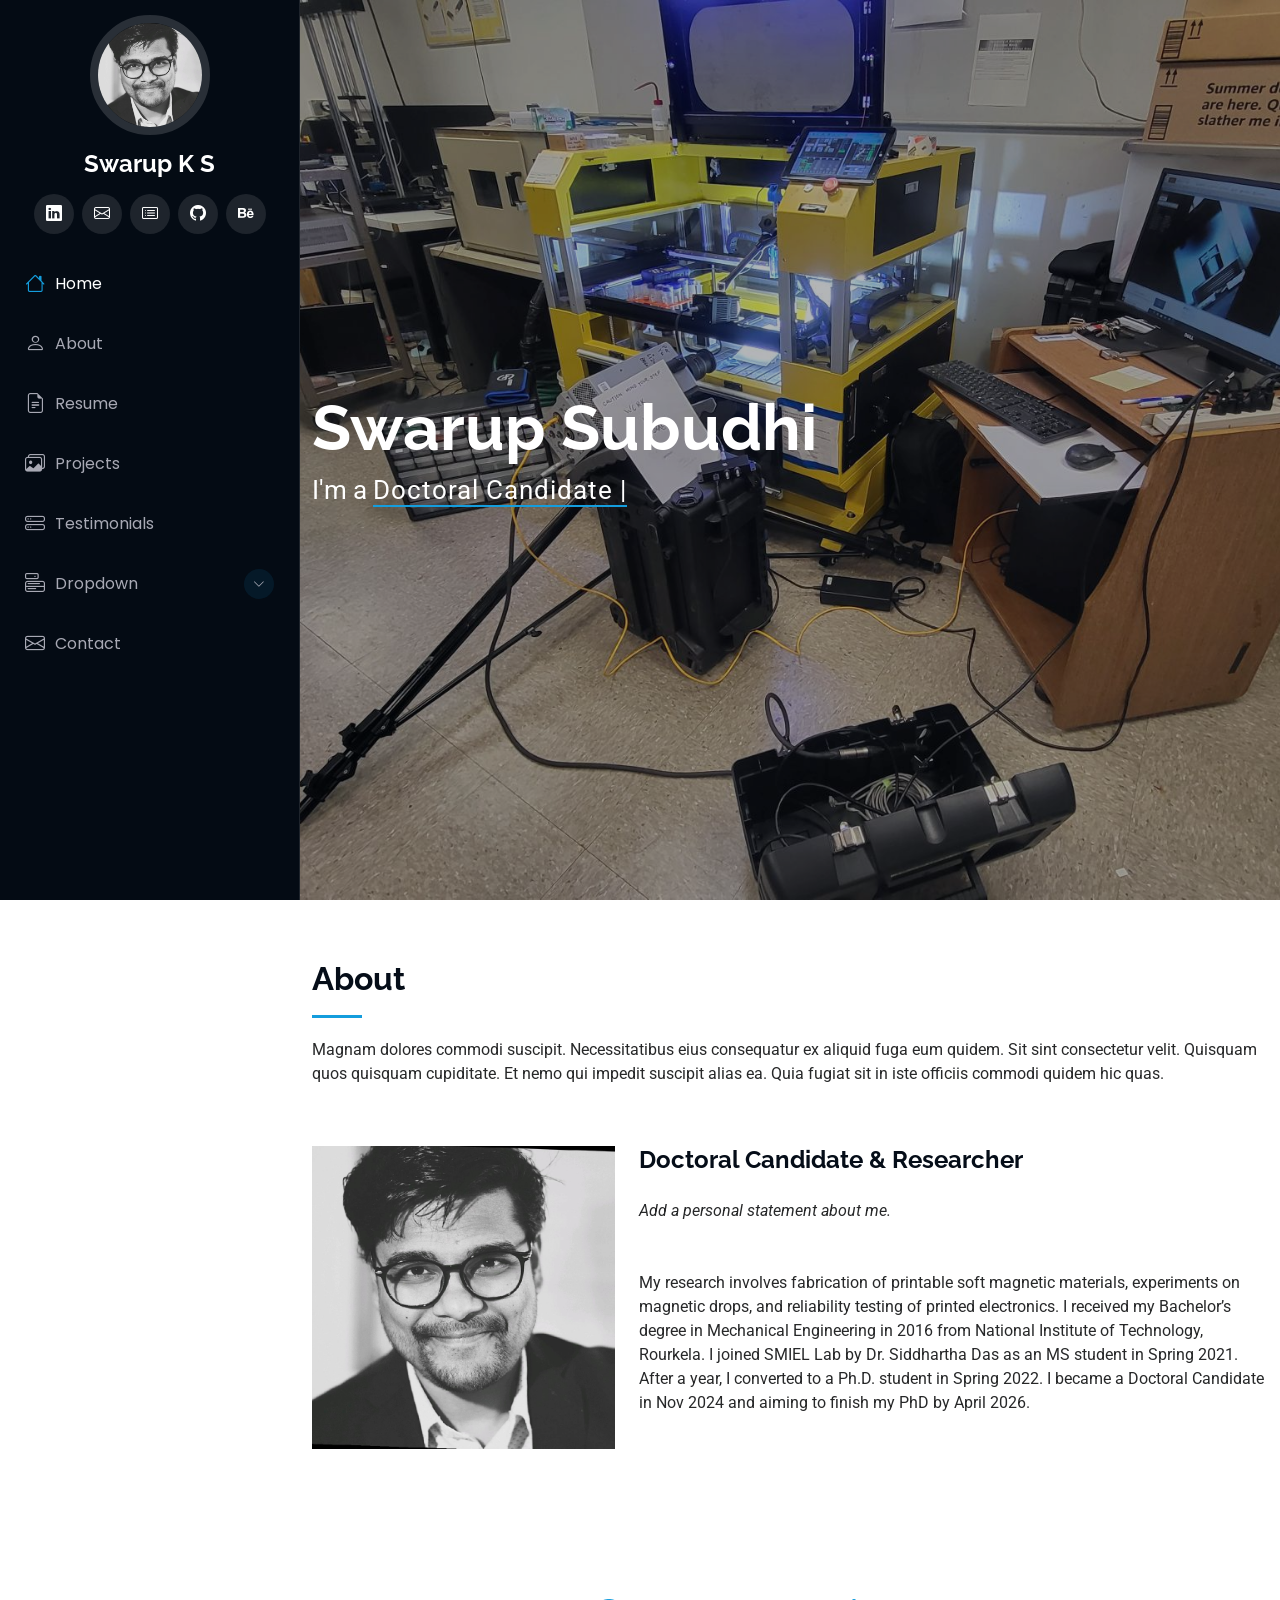
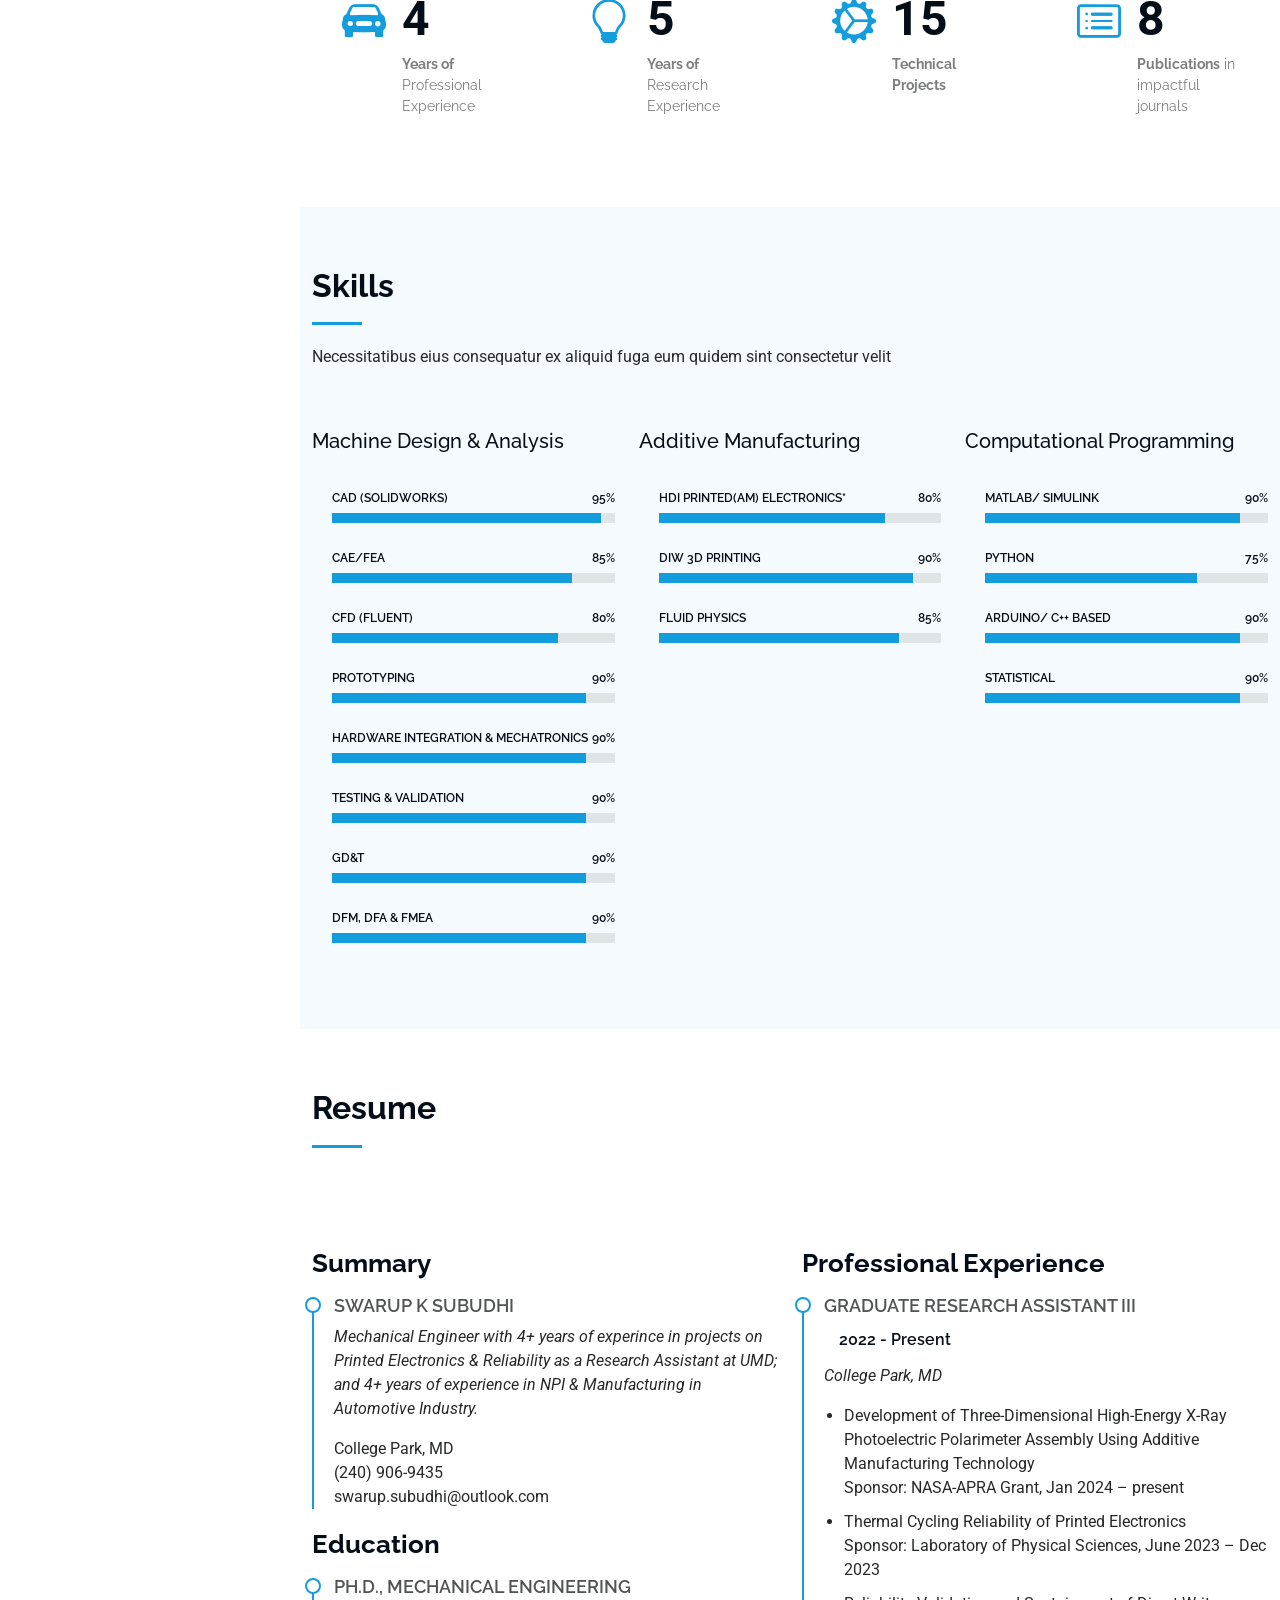
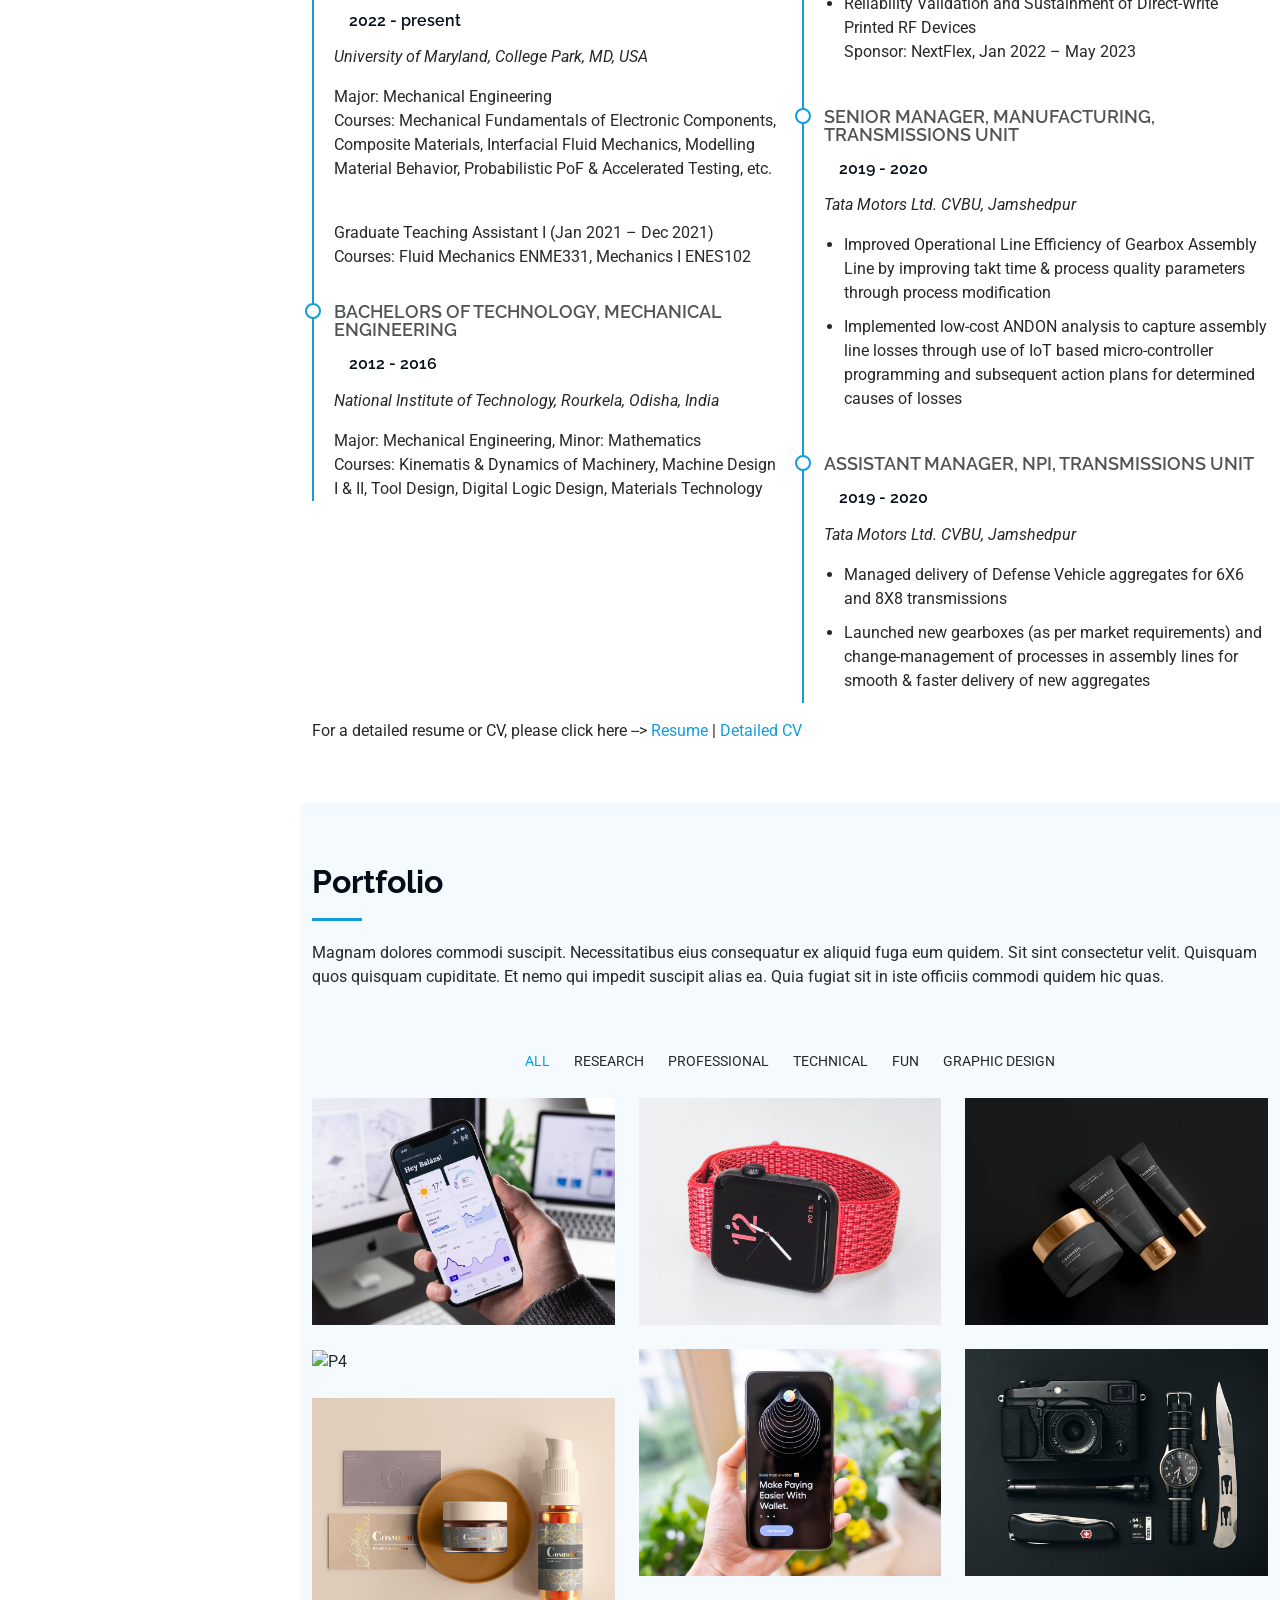
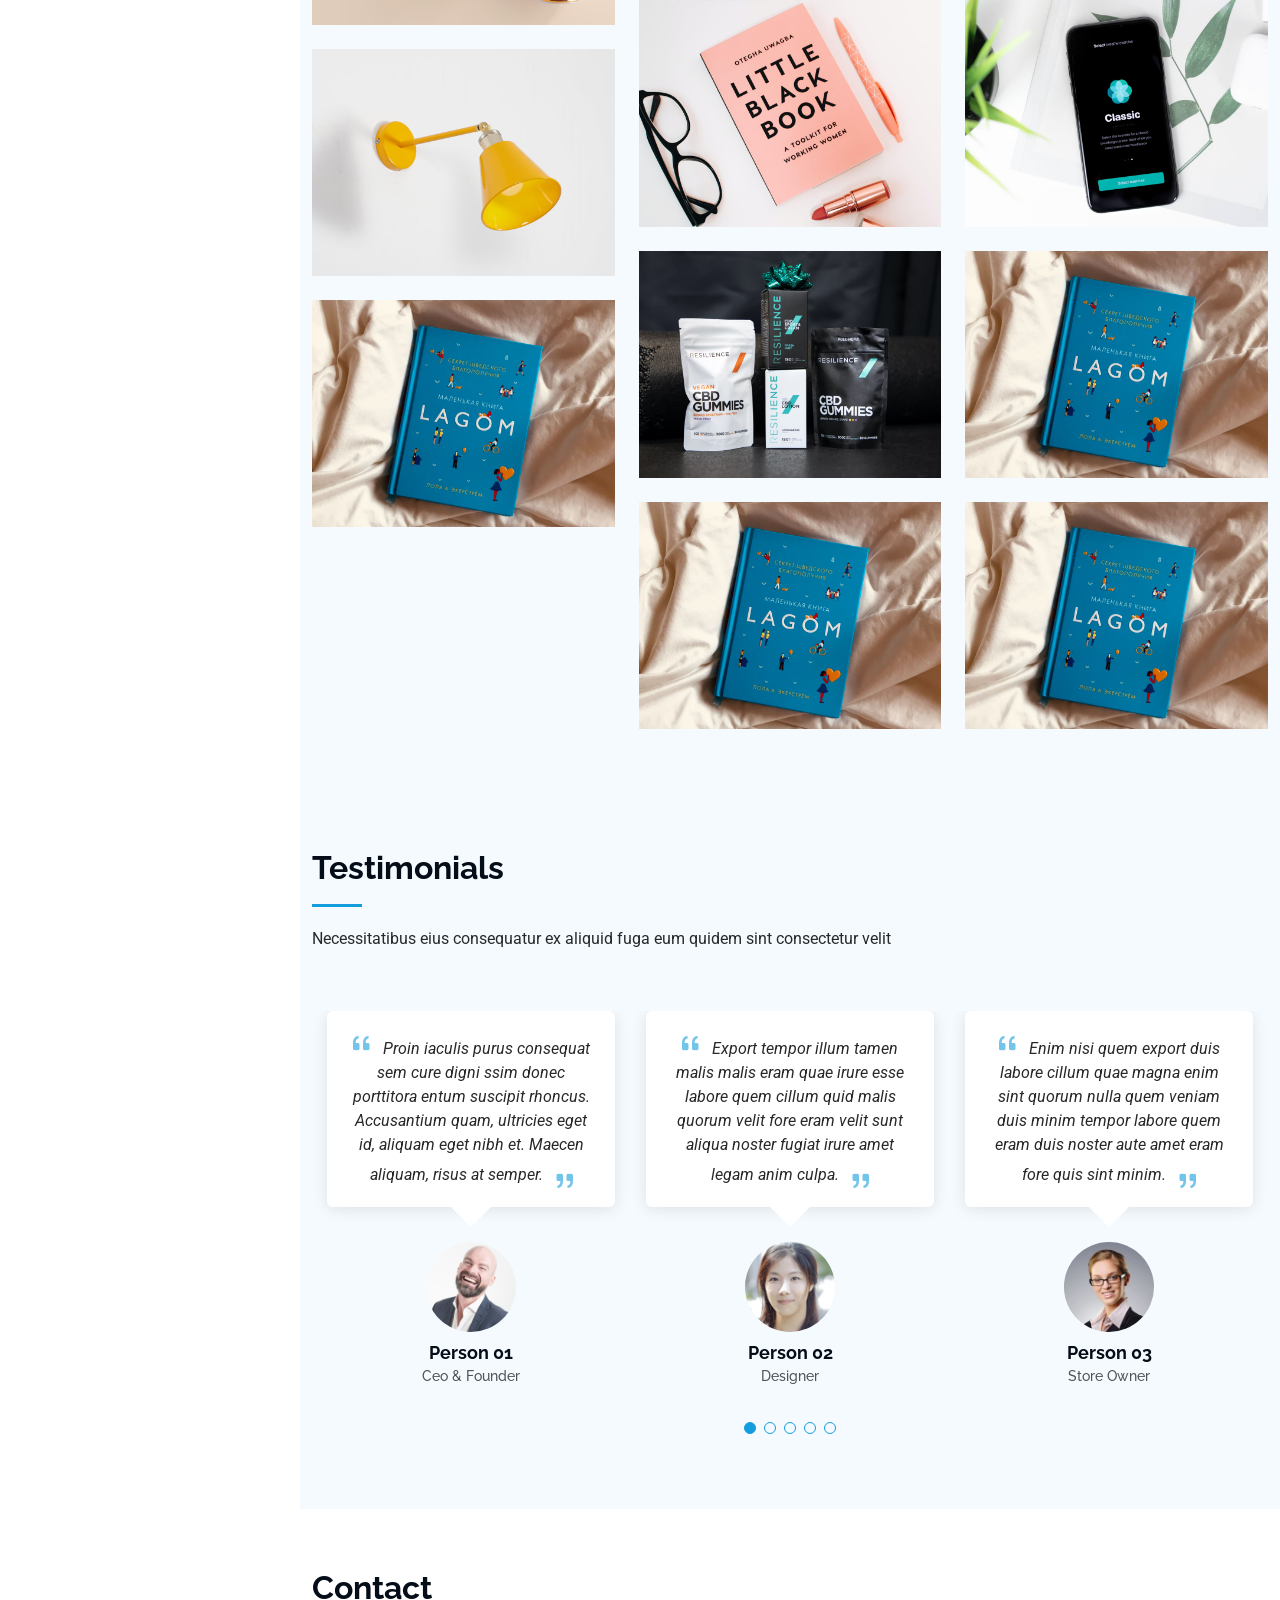
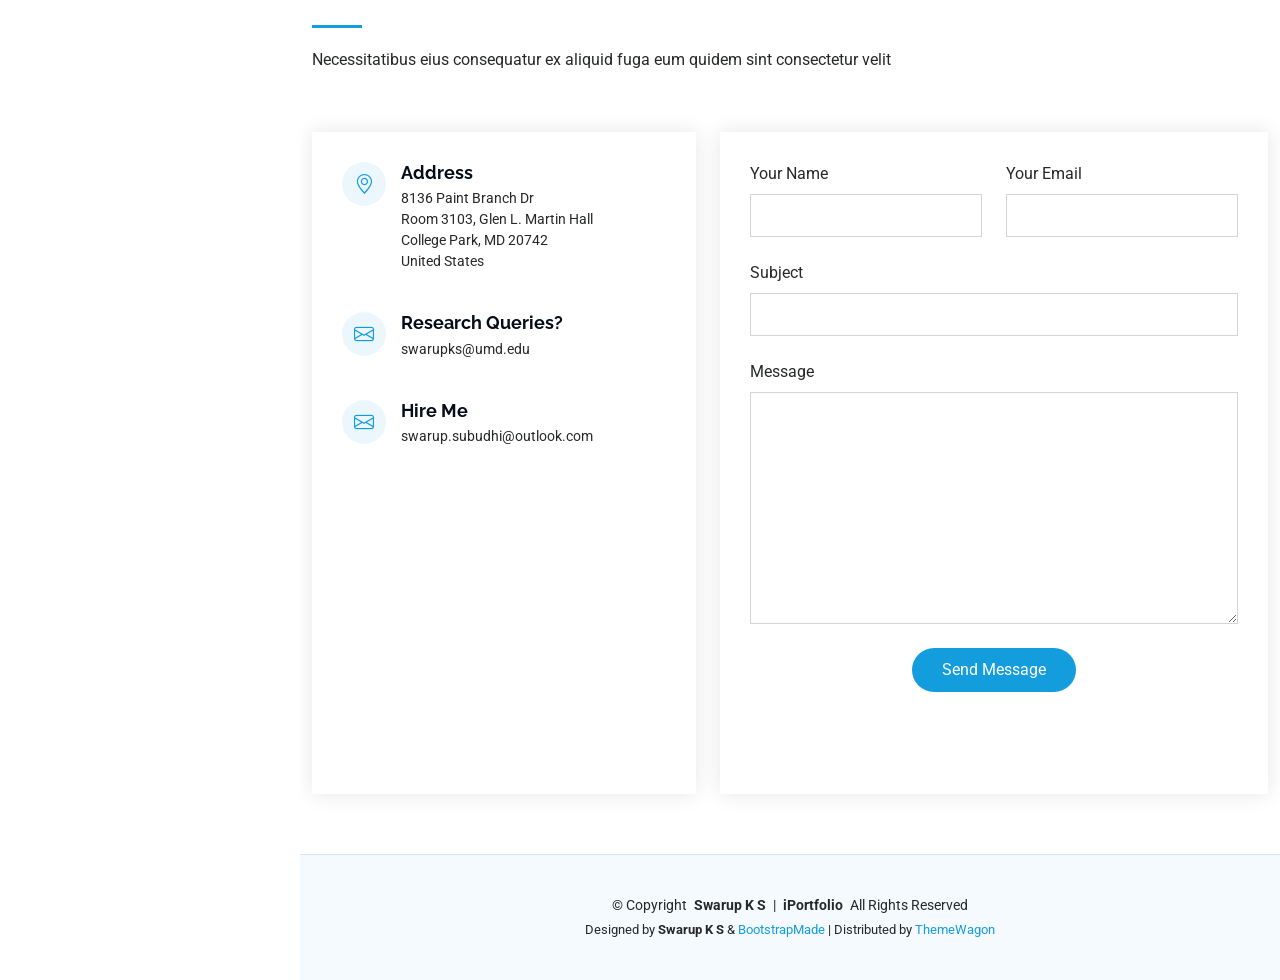
==== commit 22fd7dea: "Update index.html" ====
--- a/index.html
+++ b/index.html
@@ -492,7 +492,7 @@
                 <div class="portfolio-info">
                   <h4>Magnetic Drops</h4>
                   <p>Research on Magnetic Drops</p>
-                  <a href="assets/img/portfolio/pd-4-img-4.jpg" title="App 3" data-gallery="portfolio-gallery-book" class="glightbox preview-link"><i class="bi bi-zoom-in"></i></a>
+                  <a href="assets/img/portfolio/books-1.jpg" title="App 3" data-gallery="portfolio-gallery-book" class="glightbox preview-link"><i class="bi bi-zoom-in"></i></a>
                   <a href="projects/project-details-04.html" title="More Details" class="details-link"><i class="bi bi-link-45deg"></i></a>
                 </div>
               </div>
